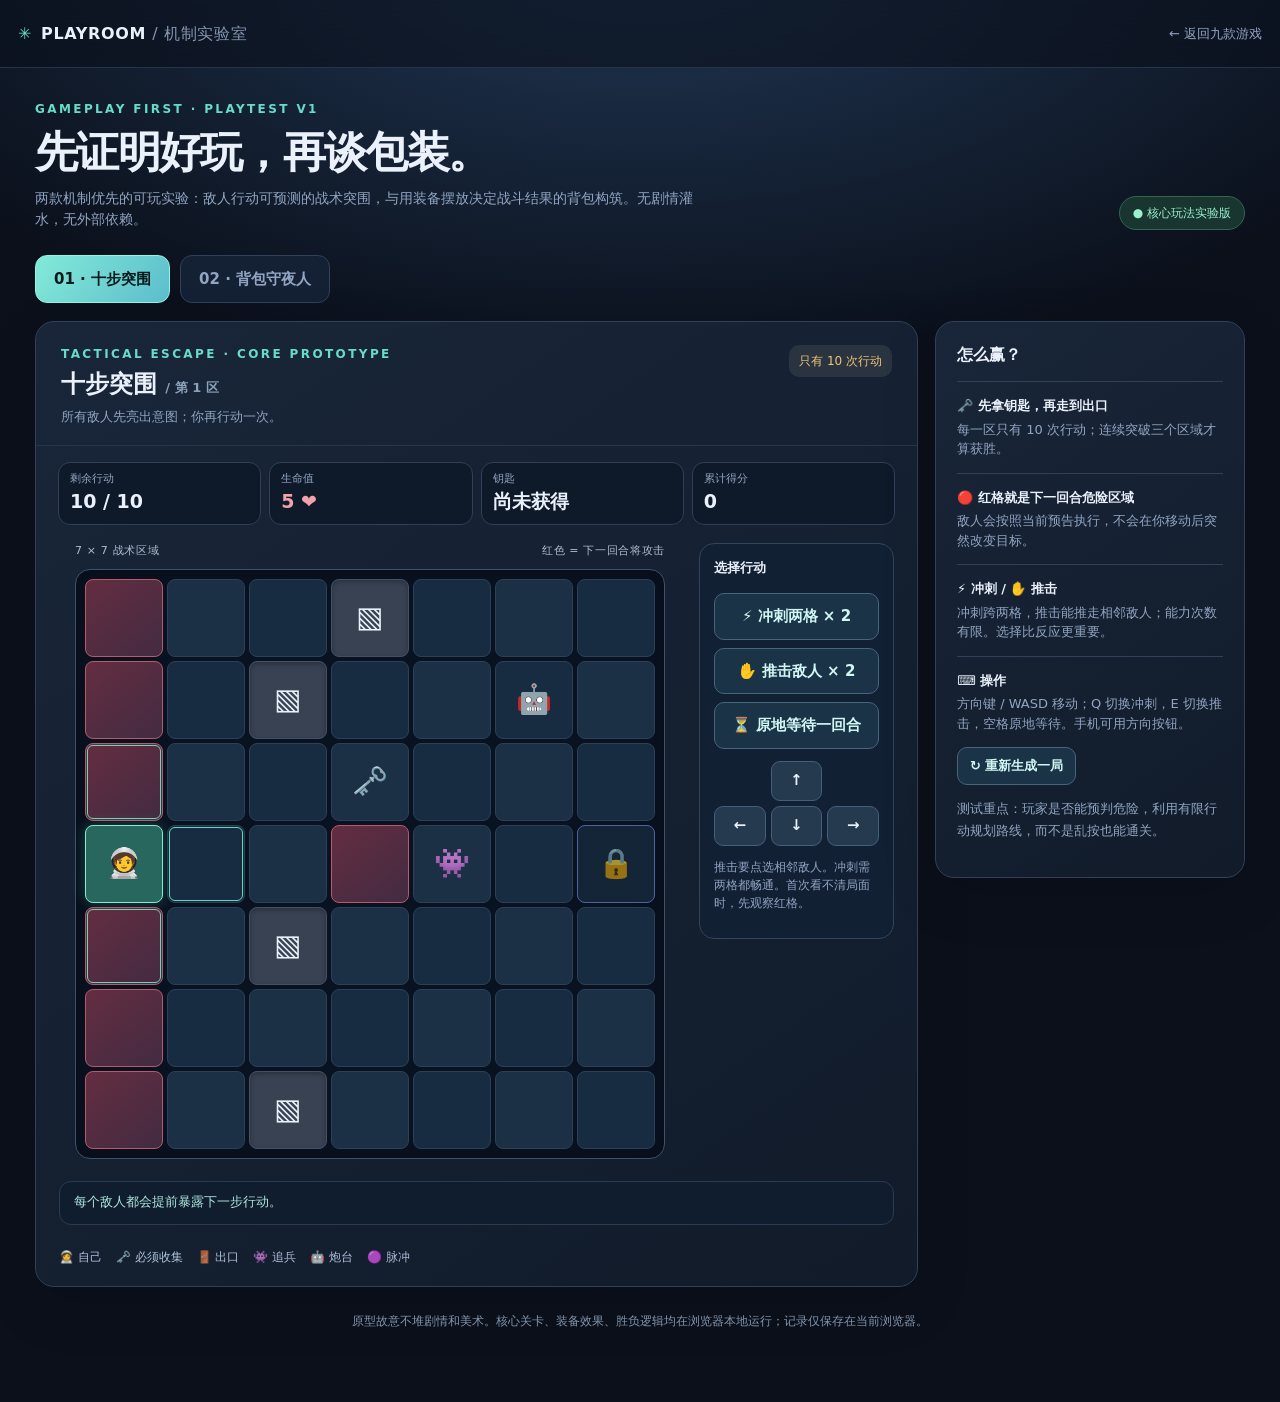
==== prototypes/index.html @ e2634c7f "balance: offer attack defense and synergy paths in every loot choice" ====
<!doctype html>
<html lang="zh-CN">
<head>
<meta charset="utf-8">
<meta name="viewport" content="width=device-width,initial-scale=1">
<meta name="theme-color" content="#0b101b">
<title>可玩性实验室 · 十步突围 / 背包守夜人</title>
<style>
:root{color-scheme:dark;--bg:#0b101b;--panel:#151e2e;--panel2:#1a2637;--line:#304159;--text:#eaf1fb;--muted:#91a5c2;--cyan:#67dcc9;--gold:#f0c478;--red:#f27f88;--violet:#b29aff}*{box-sizing:border-box}html{scroll-behavior:smooth}body{margin:0;background:radial-gradient(ellipse 75% 35% at 50% -5%,#213957 0%,transparent 90%),var(--bg);color:var(--text);font:15px/1.5 system-ui,-apple-system,"Segoe UI",sans-serif}button{font:inherit;cursor:pointer;color:inherit}button:disabled{cursor:not-allowed;opacity:.45}a{color:inherit;text-decoration:none}header{height:68px;border-bottom:1px solid #263449;display:flex;align-items:center;justify-content:space-between;padding:0 max(18px,calc((100vw - 1250px)/2));gap:15px;background:#0b101b99;backdrop-filter:blur(15px)}.brand{font-size:16px;font-weight:850;letter-spacing:.04em}.brand i{font-style:normal;color:var(--cyan);margin-right:9px}.back{font-size:13px;color:var(--muted)}main{max-width:1250px;margin:auto;padding:32px 20px 72px}.eyebrow{font-size:12px;letter-spacing:.2em;color:var(--cyan);font-weight:800}.intro{display:flex;align-items:end;justify-content:space-between;gap:24px;margin-bottom:23px}.intro h1{font-size:clamp(27px,4vw,43px);line-height:1.18;letter-spacing:-.04em;margin:9px 0 10px}.intro p{color:var(--muted);margin:0;font-size:14px;max-width:660px}.flag{background:#18352f;color:#9bf0ce;padding:7px 13px;border:1px solid #326450;border-radius:100px;white-space:nowrap;font-size:12px}.tabs{display:flex;gap:10px;margin:25px 0 18px}.tab{padding:12px 18px;border:1px solid var(--line);background:#142033;color:var(--muted);border-radius:12px;font-weight:750}.tab.on{color:#081a1b;border-color:#8ef7e5;background:linear-gradient(120deg,#82e9d8,#5dbfcd)}.shell{display:grid;grid-template-columns:minmax(0,1fr) 310px;gap:17px}.paper{border:1px solid var(--line);background:linear-gradient(145deg,#192639,#111b2a);border-radius:19px;box-shadow:0 18px 55px #0002;overflow:hidden}.game-head{display:flex;align-items:start;justify-content:space-between;padding:23px 25px 18px;border-bottom:1px solid #26374d;gap:10px}.game-head h2{margin:3px 0 5px;font-size:24px}.game-head p{margin:0;font-size:13px;color:var(--muted)}.badge{border-radius:10px;padding:7px 10px;background:#2a3340;color:var(--gold);font-size:12px;white-space:nowrap}.stats{display:flex;gap:8px;flex-wrap:wrap;padding:16px 22px 0}.stat{min-width:105px;flex:1;border:1px solid #304059;background:#0e1929;border-radius:12px;padding:8px 11px}.stat small{display:block;color:var(--muted);font-size:11px}.stat b{display:block;font-size:19px;line-height:1.5}.side{padding:21px;align-self:start}.side h3{margin:0 0 14px;font-size:16px}.side p{color:var(--muted);font-size:13px;line-height:1.75}.side b{color:#dce9fc}.rule{border-top:1px solid var(--line);padding:14px 0;font-size:13px;color:var(--muted)}.rule strong{display:block;color:var(--text);margin-bottom:4px}.btn{display:inline-flex;align-items:center;justify-content:center;gap:6px;border:1px solid #47657b;background:#1b3346;color:#d1f7f4;border-radius:10px;padding:11px 14px;font-weight:800;transition:.15s}.btn:hover:not(:disabled){filter:brightness(1.15);transform:translateY(-1px)}.btn.primary{background:linear-gradient(120deg,#66dfc8,#60bfcc);color:#05242b;border-color:#64dfcb}.btn.gold{background:linear-gradient(120deg,#f5cf80,#d7a45d);color:#32200c;border-color:#c7a365}.btn.warn{border-color:#78414a;background:#442331;color:#ffacb5}.btn.sm{padding:8px 12px;font-size:13px}.btn.on{outline:2px solid var(--cyan);background:#29585a}.btnrow{display:flex;flex-wrap:wrap;gap:8px}.hint{color:var(--muted);font-size:12px}.board-wrap{padding:18px 23px 22px;display:grid;grid-template-columns:minmax(0,1fr) 195px;align-items:start;gap:18px}.board-panel{max-width:590px;width:100%;margin:auto}.board-label{display:flex;justify-content:space-between;align-items:center;color:#adbed3;font-size:11px;letter-spacing:.06em;margin:0 0 10px}.t-board{display:grid;grid-template-columns:repeat(7,minmax(0,1fr));gap:4px;padding:9px;aspect-ratio:1;background:#091221;border:1px solid #40516a;border-radius:15px;box-shadow:inset 0 0 25px #0004}.tile{position:relative;border:1px solid #2c4058;background:#182c41;border-radius:8px;min-width:0;min-height:0;aspect-ratio:1;display:flex;align-items:center;justify-content:center;font-size:clamp(16px,2.8vw,29px);transition:background .14s}.tile:nth-child(even){background:#1b3044}.tile.wall{background:#384253;border-color:#445067;box-shadow:inset 0 2px 5px #0004}.tile.danger{background:linear-gradient(140deg,#642d40,#432b42);border-color:#b85a6a}.tile.possible{outline:1px solid #69d7b4;outline-offset:-3px}.tile.player{background:#27675d;border-color:#83edd0;box-shadow:0 0 14px #55ddbc44}.tile .mark{position:absolute;right:2px;bottom:0;color:#ffb7c1;font-size:10px}.tile .key{position:absolute;top:1px;left:3px;font-size:10px;color:#ffd990}.tile.exit{border:1px solid #7392df}.tile.exit.locked{opacity:.65}.tile:active{transform:scale(.96)}.controls{padding:14px;border:1px solid #30445d;border-radius:15px;background:#122034}.controls h4{margin:0 0 8px;font-size:13px}.controls .btn{width:100%;margin-top:8px}.dpad{display:grid;grid-template-columns:repeat(3,1fr);gap:5px;margin:12px 0 0}.dpad button{background:#25394f;border:1px solid #426079;border-radius:9px;min-height:40px;font-weight:900}.dpad button:hover{background:#38526c}.dpad .blank{visibility:hidden}.status{margin:0 23px 23px;border-radius:12px;padding:10px 14px;background:#101d2e;border:1px solid #293c54;font-size:13px;color:#aee5db;min-height:44px}.legend{display:flex;gap:14px;flex-wrap:wrap;font-size:12px;color:#afc1db;padding:0 23px 20px}.overlay{padding:40px 24px;text-align:center;min-height:320px;display:flex;flex-direction:column;align-items:center;justify-content:center}.overlay .big{font-size:62px;line-height:1.3}.overlay h2{margin:8px 0;font-size:30px}.overlay p{color:var(--muted);max-width:480px}.overlay .btn{margin-top:14px}.kicker{font-size:12px;font-weight:900;color:var(--cyan);letter-spacing:.17em}.backpack-layout{display:grid;grid-template-columns:minmax(0,1fr) 285px;gap:20px;padding:21px}.bag-board{display:grid;grid-template-columns:repeat(5,minmax(0,1fr));gap:5px;background:#0c1625;padding:10px;border:1px solid #41546b;border-radius:17px;max-width:485px;margin:12px auto 8px;aspect-ratio:5/4}.slot{min-width:0;min-height:0;border:1px dashed #45607a;border-radius:9px;background:#1d3044;position:relative;display:flex;align-items:center;justify-content:center;font-size:clamp(18px,3.2vw,28px)}.slot.selected-place{box-shadow:inset 0 0 0 2px #64d4c6}.slot.filled{background:#34536b;border-style:solid;border-color:#7289a1}.slot.anchor{background:linear-gradient(135deg,#4e597e,#2d5971);border-color:#c4adf8}.slot .small{font-size:10px;color:#dce6fc;position:absolute;right:3px;bottom:1px}.loot{max-height:410px;overflow:auto;display:flex;flex-direction:column;gap:6px}.gear{border:1px solid #3b4d67;background:#1c2c42;text-align:left;display:flex;align-items:center;gap:11px;padding:9px;border-radius:11px;width:100%}.gear.on{border-color:#8ce9dd;background:#214a54}.gear .icon{font-size:26px;width:36px;text-align:center}.gear b{display:block;font-size:13px}.gear small{font-size:11px;color:#9cb3ca;display:block}.battle-card{border:1px solid #46556c;background:#101d2e;border-radius:15px;padding:18px;margin:17px 0}.battle-line{display:flex;justify-content:space-between;gap:12px;align-items:center}.battle-line h3{margin:0}.bars{height:10px;background:#3a4151;border-radius:20px;margin:12px 0;overflow:hidden}.bars span{height:100%;background:linear-gradient(90deg,#ef7077,#f3af72);display:block;transition:.3s}.bars.hero span{background:linear-gradient(90deg,#40a9ac,#82ecbd)}.log{height:140px;overflow:auto;background:#081321;border:1px solid #2b3c55;border-radius:10px;padding:10px 13px;color:#a8d0df;font-size:12px;line-height:1.8}.preview{padding:12px 14px;background:#103034;border:1px solid #2a6766;border-radius:12px;color:#b5eee0;font-size:13px}.reward{display:grid;grid-template-columns:repeat(3,minmax(0,1fr));gap:12px;margin:19px 0}.reward button{text-align:left;padding:17px 12px;border:1px solid #54647d;background:#1c3044;border-radius:15px;min-height:154px}.reward button:hover{border-color:var(--cyan);background:#23535b}.reward .emoji{font-size:36px;display:block}.reward b{display:block;margin:10px 0 5px}.reward small{color:var(--muted)}.footnote{font-size:12px;color:#8195ad;text-align:center;margin-top:25px}.hidden{display:none!important}@media(max-width:1050px){.shell{grid-template-columns:1fr}.side{order:2}.board-wrap{grid-template-columns:minmax(0,1fr) 180px}}@media(max-width:700px){main{padding:22px 12px 48px}.intro{display:block}.flag{display:inline-block;margin-top:15px}.tabs{gap:6px}.tab{flex:1;padding:12px 6px;font-size:12px}.game-head{padding:19px 15px}.game-head h2{font-size:20px}.board-wrap{padding:14px;grid-template-columns:1fr}.controls{max-width:100%;display:grid;grid-template-columns:1fr 1fr;gap:6px}.controls h4{grid-column:1/-1}.controls .btn{margin-top:0}.dpad{grid-column:1/-1;max-width:200px;margin:7px auto 0;width:100%}.status{margin:0 14px 17px}.legend{padding:0 14px 18px}.backpack-layout{grid-template-columns:1fr;padding:14px}.loot{display:grid;grid-template-columns:repeat(2,minmax(0,1fr));max-height:none}.reward{grid-template-columns:1fr}.reward button{min-height:0}.bag-board{padding:7px;gap:4px}.slot{border-radius:6px}.stat{min-width:80px}.intro h1{font-size:30px}}
</style>
</head>
<body>
<header><a class="brand" href="../"><i>✳</i>PLAYROOM <span style="color:#8396b0;font-weight:500">/ 机制实验室</span></a><a class="back" href="../">← 返回九款游戏</a></header>
<main>
<div class="intro"><div><div class="eyebrow">GAMEPLAY FIRST · PLAYTEST V1</div><h1>先证明好玩，再谈包装。</h1><p>两款机制优先的可玩实验：敌人行动可预测的战术突围，与用装备摆放决定战斗结果的背包构筑。无剧情灌水，无外部依赖。</p></div><span class="flag">● 核心玩法实验版</span></div>
<div class="tabs"><button class="tab on" id="tabT">01 · 十步突围</button><button class="tab" id="tabB">02 · 背包守夜人</button></div>
<div id="tView" class="shell"><section class="paper" id="tGame"></section><aside class="paper side"><h3>怎么赢？</h3><div class="rule"><strong>🗝️ 先拿钥匙，再走到出口</strong>每一区只有 10 次行动；连续突破三个区域才算获胜。</div><div class="rule"><strong>🔴 红格就是下一回合危险区域</strong>敌人会按照当前预告执行，不会在你移动后突然改变目标。</div><div class="rule"><strong>⚡ 冲刺 / ✋ 推击</strong>冲刺跨两格，推击能推走相邻敌人；能力次数有限。选择比反应更重要。</div><div class="rule"><strong>⌨️ 操作</strong>方向键 / WASD 移动；Q 切换冲刺，E 切换推击，空格原地等待。手机可用方向按钮。</div><button class="btn sm" id="tReset">↻ 重新生成一局</button><p>测试重点：玩家是否能预判危险，利用有限行动规划路线，而不是乱按也能通关。</p></aside></div>
<div id="bView" class="shell hidden"><section class="paper" id="bGame"></section><aside class="paper side"><h3>怎么赢？</h3><div class="rule"><strong>🎒 5×4 的背包是全部装备空间</strong>点击右侧装备，再点击空格摆放。点击已放置的装备可取回。</div><div class="rule"><strong>🔥 相邻才有联动</strong>磨刀石强化旁边的武器，火种让相邻武器附带灼烧；护甲和符文也能组合。</div><div class="rule"><strong>⚔️ 战斗自动，但结果由你的布局决定</strong>每晚战胜怪物后，三选一获得新装备；必须打赢五晚。</div><div class="rule"><strong>🧠 可以重排，不可以无脑堆满</strong>不同怪物的护甲、伤害和生命不同，装备的摆放与取舍直接影响生存。</div><button class="btn sm" id="bReset">↻ 重新开始守夜</button><p>测试重点：能否自然发现装备协同，以及每次获得战利品后是否想重新调整布局。</p></aside></div>
<div class="footnote">原型故意不堆剧情和美术。核心关卡、装备效果、胜负逻辑均在浏览器本地运行；记录仅保存在当前浏览器。</div>
</main>
<script>
'use strict';
const $=s=>document.querySelector(s);
const clamp=(v,min,max)=>Math.min(max,Math.max(min,v));
const safeStore={get:k=>{try{return +(localStorage.getItem(k)||0)}catch{return 0}},set:(k,v)=>{try{localStorage.setItem(k,String(v))}catch{}}};
function rand(seed){let a=seed|0;return()=>{a^=a<<13;a^=a>>>17;a^=a<<5;return(a>>>0)/4294967296}}
const same=(a,b)=>a.x===b.x&&a.y===b.y;
const tileKey=p=>p.x+','+p.y;
const inBounds=p=>p.x>=0&&p.x<7&&p.y>=0&&p.y<7;
const near=(a,b)=>Math.abs(a.x-b.x)+Math.abs(a.y-b.y);
let active='t';
$('#tabT').onclick=()=>switchTo('t');
$('#tabB').onclick=()=>switchTo('b');
function switchTo(k){active=k;$('#tabT').classList.toggle('on',k==='t');$('#tabB').classList.toggle('on',k==='b');$('#tView').classList.toggle('hidden',k!=='t');$('#bView').classList.toggle('hidden',k!=='b')}
let t,seedCount=0;
function newRunT(){seedCount++;t={stage:1,hp:5,maxHp:5,score:0,seed:((Date.now()^seedCount*7919)>>>0),over:'',note:'看清红色预警区。先拿钥匙，再进入出口。',mode:'move'};newStageT();renderT()}
function newStageT(){const r=rand(t.seed+t.stage*17077),key={x:3,y:r()<.5?2:4};const avoid=new Set(['0,3','6,3','3,3',tileKey(key),'1,3','2,3','4,3','5,3']);const walls=[];const wallCount=3+t.stage;for(let n=0;n<200&&walls.length<wallCount;n++){const p={x:1+Math.floor(r()*5),y:Math.floor(r()*7)};if(!avoid.has(tileKey(p))&&!walls.some(w=>same(w,p))&&p.y!==3)walls.push(p)}let enemies=[{kind:'hunter',x:4,y:3,id:1}];if(t.stage>=1)enemies.push({kind:'turret',x:5,y:1,id:2});if(t.stage>=2)enemies.push({kind:'pulse',x:4,y:5,id:3});if(t.stage===3)enemies.push({kind:'hunter',x:3,y:0,id:4});t.p={x:0,y:3};t.exit={x:6,y:3};t.key=key;t.gotKey=false;t.walls=walls;t.enemies=enemies;t.turn=0;t.turnLimit=10;t.dash=2;t.push=2;t.mode='move';t.over='';t.note='每个敌人都会提前暴露下一步行动。'}
function blockedT(p,ignoreId=-1){return !inBounds(p)||t.walls.some(w=>same(w,p))||t.enemies.some(e=>e.id!==ignoreId&&same(e,p))}
function hunterStep(e){const dx=Math.sign(t.p.x-e.x),dy=Math.sign(t.p.y-e.y);const first=Math.abs(t.p.x-e.x)>=Math.abs(t.p.y-e.y)?[{x:e.x+dx,y:e.y},{x:e.x,y:e.y+dy}]:[{x:e.x,y:e.y+dy},{x:e.x+dx,y:e.y}];return first.find(p=>inBounds(p)&&!t.walls.some(w=>same(w,p))&&!t.enemies.some(o=>o.id!==e.id&&same(o,p)))||{x:e.x,y:e.y}}
function intentsT(){return t.enemies.map(e=>{let cells=[];let target=null;if(e.kind==='hunter'){target=hunterStep(e);cells=[target]}else if(e.kind==='turret'){if(Math.abs(t.p.x-e.x)>=Math.abs(t.p.y-e.y)){for(let y=0;y<7;y++)cells.push({x:t.p.x,y})}else{for(let x=0;x<7;x++)cells.push({x,y:t.p.y})}}else if(e.kind==='pulse'){cells=[{x:e.x,y:e.y},{x:e.x+1,y:e.y},{x:e.x-1,y:e.y},{x:e.x,y:e.y+1},{x:e.x,y:e.y-1}].filter(inBounds)}return{e,target,cells}})}
function afterActionT(oldIntents,stunnedId=-1){t.turn++;let hit=false;for(const intent of oldIntents){if(!t.enemies.includes(intent.e)||intent.e.id===stunnedId)continue;if(intent.e.kind==='hunter'){if(same(intent.target,t.p)){hit=true}else if(!t.enemies.some(e=>e.id!==intent.e.id&&same(e,intent.target))&&!t.walls.some(w=>same(w,intent.target)))Object.assign(intent.e,intent.target)}else if(intent.cells.some(p=>same(p,t.p))){hit=true}}if(t.enemies.some(e=>same(e,t.p)))hit=true;if(hit)t.hp=Math.max(0,t.hp-1);
if(t.hp<=0){t.over='lose';t.note='生命值耗尽：预警区域是真的危险。';return}
if(same(t.p,t.key))t.gotKey=true;
if(same(t.p,t.exit)&&t.gotKey){t.score+=Math.max(0,t.turnLimit-t.turn)*20+t.hp*10+50;t.over=t.stage===3?'win':'stage';t.note='突破成功！';if(t.over==='win')safeStore.set('playroom_t_best',Math.max(safeStore.get('playroom_t_best'),t.score));return}
if(t.turn>=t.turnLimit){t.over='lose';t.note='行动耗尽！尝试利用冲刺节省步数。';return}
t.note=hit?'⚠️ 遭受了一次攻击（同回合多次命中只扣 1 点生命）':'安全通过。敌人已经更新了下一回合预警。'}
function actionT(kind,dx=0,dy=0,enemyId=null){if(t.over)return;const old=intentsT();if(kind==='push'){if(t.push<=0)return;const e=t.enemies.find(z=>z.id===enemyId);if(!e||near(e,t.p)!==1)return;const vx=e.x-t.p.x,vy=e.y-t.p.y;const dest={x:e.x+vx,y:e.y+vy};if(blockedT(dest,e.id)){t.enemies=t.enemies.filter(z=>z.id!==e.id);t.note='敌人撞上了障碍，已被击退！'}else{Object.assign(e,dest)}t.push--;t.mode='move';afterActionT(old,e.id);renderT();return}
if(kind==='wait'){afterActionT(old);renderT();return}
if(Math.abs(dx)+Math.abs(dy)!==1)return;
const d=kind==='dash'?2:1;if(kind==='dash'&&t.dash<=0)return;for(let step=1;step<=d;step++){const n={x:t.p.x+dx*step,y:t.p.y+dy*step};if(blockedT(n)) {t.note='道路被堵住了，选择其他方向。';renderT();return}}
t.p={x:t.p.x+dx*d,y:t.p.y+dy*d};if(kind==='dash')t.dash--;t.mode='move';afterActionT(old);renderT()}
function tileClickT(x,y){if(t.over)return;const e=t.enemies.find(e=>e.x===x&&e.y===y);if(t.mode==='push'){if(e)actionT('push',0,0,e.id);else{t.note='推击模式：点击与自己相邻的敌人。';renderT()}return}const dx=x-t.p.x,dy=y-t.p.y;const n=near({x,y},t.p),amount=t.mode==='dash'?2:1;if(n===amount&&(dx===0||dy===0))actionT(t.mode,Math.sign(dx),Math.sign(dy));else{t.note=t.mode==='dash'?'冲刺模式：点击直线上相隔两格的地块。':'点击相邻地块，或使用方向键。';renderT()}}
function modeT(mode){t.mode=t.mode===mode?'move':mode;t.note=mode==='dash'?'冲刺：点击两格外，或按方向键。':'推击：点击相邻的敌人。';renderT()}
function escapeText(s){return String(s).replace(/[&<>"']/g,c=>({'&':'&amp;','<':'&lt;','>':'&gt;','"':'&quot;',"'":'&#39;'}[c]))}
function renderT(){const root=$('#tGame');if(t.over==='win'||t.over==='lose'){const win=t.over==='win';root.innerHTML='<div class="overlay"><div class="kicker">'+(win?'MISSION COMPLETE':'MISSION FAILED')+'</div><div class="big">'+(win?'🏆':'💀')+'</div><h2>'+(win?'三重突围成功':'本次突围失败')+'</h2><p>'+(win?'你用有限的行动突破了三片封锁区。':'你倒在第 '+t.stage+' 区。每个红格都预告了危险，可以尝试更早规划路线。')+'</p><p>本次得分：<b>'+t.score+'</b> · 历史最佳：<b>'+safeStore.get('playroom_t_best')+'</b></p><button class="btn primary" id="tAgain">重新挑战随机布局 ↻</button></div>';$('#tAgain').onclick=newRunT;return}if(t.over==='stage'){root.innerHTML='<div class="overlay"><div class="kicker">AREA CLEAR / '+t.stage+' OF 3</div><div class="big">🗝️</div><h2>成功突破第 '+t.stage+' 区</h2><p>当前生命 '+t.hp+' / '+t.maxHp+' · 总分 '+t.score+'。下一关会新增一种敌人，进入时恢复 1 点生命。</p><button class="btn primary" id="tNext">进入下一片封锁区 →</button></div>';$('#tNext').onclick=()=>{t.hp=Math.min(t.maxHp,t.hp+1);t.stage++;newStageT();renderT()};return}
const intents=intentsT(),danger=new Set(intents.flatMap(i=>i.cells.map(tileKey)));const cells=[];for(let y=0;y<7;y++)for(let x=0;x<7;x++){const p={x,y},wall=t.walls.some(w=>same(w,p)),enemy=t.enemies.find(e=>same(e,p)),player=same(t.p,p),exit=same(t.exit,p),key=same(t.key,p)&&!t.gotKey;const possible=t.mode==='push'?enemy&&near(p,t.p)===1:near(p,t.p)===(t.mode==='dash'?2:1)&&(x===t.p.x||y===t.p.y);let icon=wall?'▧':player?'🧑‍🚀':enemy?({hunter:'👾',turret:'🤖',pulse:'🟣'}[enemy.kind]):key?'🗝️':exit?(t.gotKey?'🚪':'🔒'):'';cells.push('<button class="tile '+(wall?'wall ':'')+(danger.has(tileKey(p))?'danger ':'')+(player?'player ':'')+(exit?'exit ':'')+(exit&&!t.gotKey?'locked ':'')+(possible?'possible ':'')+'" data-tile="'+x+','+y+'" title="'+(enemy?({hunter:'追兵：向你所在位置推进',turret:'炮台：发射整行或整列激光',pulse:'脉冲：攻击自己及四邻格'}[enemy.kind]):'')+'">'+icon+(enemy&&danger.has(tileKey(p))?'<span class="mark">!</span>':'')+'</button>')}
root.innerHTML='<div class="game-head"><div><div class="eyebrow">TACTICAL ESCAPE · CORE PROTOTYPE</div><h2>十步突围 <span style="font-size:13px;color:#8ba2b9">/ 第 '+t.stage+' 区</span></h2><p>所有敌人先亮出意图；你再行动一次。</p></div><span class="badge">只有 '+t.turnLimit+' 次行动</span></div><div class="stats"><div class="stat"><small>剩余行动</small><b>'+(t.turnLimit-t.turn)+' / '+t.turnLimit+'</b></div><div class="stat"><small>生命值</small><b style="color:#f1a2aa">'+t.hp+' ❤</b></div><div class="stat"><small>钥匙</small><b>'+(t.gotKey?'已获得 ✓':'尚未获得')+'</b></div><div class="stat"><small>累计得分</small><b>'+t.score+'</b></div></div><div class="board-wrap"><div class="board-panel"><div class="board-label"><span>7 × 7 战术区域</span><span>红色 = 下一回合将攻击</span></div><div class="t-board">'+cells.join('')+'</div></div><div class="controls"><h4>选择行动</h4><button class="btn '+(t.mode==='dash'?'on':'')+'" data-mode="dash" '+(!t.dash?'disabled':'')+'>⚡ 冲刺两格 × '+t.dash+'</button><button class="btn '+(t.mode==='push'?'on':'')+'" data-mode="push" '+(!t.push?'disabled':'')+'>✋ 推击敌人 × '+t.push+'</button><button class="btn" data-wait="1">⏳ 原地等待一回合</button><div class="dpad"><span class="blank">·</span><button data-dir="0,-1">↑</button><span class="blank">·</span><button data-dir="-1,0">←</button><button data-dir="0,1">↓</button><button data-dir="1,0">→</button></div><p class="hint">推击要点选相邻敌人。冲刺需两格都畅通。首次看不清局面时，先观察红格。</p></div></div><div class="status" role="status">'+escapeText(t.note)+'</div><div class="legend"><span>🧑‍🚀 自己</span><span>🗝️ 必须收集</span><span>🚪 出口</span><span>👾 追兵</span><span>🤖 炮台</span><span>🟣 脉冲</span></div>';
root.querySelectorAll('[data-tile]').forEach(b=>b.onclick=()=>{const [x,y]=b.dataset.tile.split(',').map(Number);tileClickT(x,y)});
root.querySelectorAll('[data-mode]').forEach(b=>b.onclick=()=>modeT(b.dataset.mode));
root.querySelector('[data-wait]').onclick=()=>actionT('wait');
root.querySelectorAll('[data-dir]').forEach(b=>b.onclick=()=>{const [dx,dy]=b.dataset.dir.split(',').map(Number);if(t.mode==='push'){t.note='推击时，请点击棋盘中相邻的敌人。';renderT()}else actionT(t.mode,dx,dy)});
}
$('#tReset').onclick=newRunT;document.addEventListener('keydown',e=>{if(active!=='t'||!t||t.over||['INPUT','TEXTAREA'].includes(document.activeElement?.tagName))return;const dirs={ArrowUp:[0,-1],ArrowDown:[0,1],ArrowLeft:[-1,0],ArrowRight:[1,0],w:[0,-1],s:[0,1],a:[-1,0],d:[1,0]};const key=e.key.length===1?e.key.toLowerCase():e.key;if(dirs[key]){e.preventDefault();if(t.mode==='push')return;actionT(t.mode,...dirs[key])}else if(key==='q'){e.preventDefault();if(t.dash>0)modeT('dash')}else if(key==='e'){e.preventDefault();if(t.push>0)modeT('push')}else if(key===' '){e.preventDefault();actionT('wait')}});
const GEAR={
blade:{name:'铁剑',icon:'🗡️',w:1,h:2,desc:'攻击 5；受磨刀石、火种加成'},
shield:{name:'重盾',icon:'🛡️',w:1,h:2,desc:'每回合格挡 3；邻接守护符文更强'},
ember:{name:'火种',icon:'🔥',w:1,h:1,desc:'相邻武器让敌人灼烧 2 / 回合'},
whet:{name:'磨刀石',icon:'💎',w:1,h:1,desc:'每把相邻武器攻击 +3'},
dagger:{name:'匕首',icon:'🔪',w:1,h:1,desc:'攻击 3，灵活好摆'},
wand:{name:'魔杖',icon:'🪄',w:1,h:2,desc:'法术伤害 5，可穿透护甲'},
rune:{name:'守护符文',icon:'🔷',w:1,h:1,desc:'相邻护盾防御 +3'},
heart:{name:'生命草',icon:'💚',w:1,h:1,desc:'每回合回复 2 生命'},
lens:{name:'聚能镜',icon:'🔮',w:1,h:1,desc:'相邻魔杖法伤 +4'},
bow:{name:'长弓',icon:'🏹',w:2,h:1,desc:'攻击 4；贴背包边缘再 +3'},
bomb:{name:'炸药包',icon:'💣',w:2,h:1,desc:'每场战斗首回合额外伤害 9'},
curse:{name:'诅咒戒',icon:'💍',w:1,h:1,desc:'攻击 +9，每回合自身损失 2 生命'},
plate:{name:'铁甲',icon:'🪖',w:2,h:1,desc:'每回合格挡 4；可与符文联动'},
spark:{name:'电弧核心',icon:'⚡',w:1,h:1,desc:'相邻火种时，所有魔法伤害 +4'}
};
const GEAR_POOL=['dagger','wand','rune','heart','lens','bow','bomb','curse','plate','spark','blade','whet','ember','shield'];
let b,uid=0,bTimer=null;
function own(type,x=null,y=null){return{id:++uid,type,x,y,rot:0}}
function size(it){const g=GEAR[it.type];return it.rot?{w:g.h,h:g.w}:{w:g.w,h:g.h}}
function occupied(){const map=new Map();for(const it of b.items){if(it.x===null)continue;const s=size(it);for(let yy=it.y;yy<it.y+s.h;yy++)for(let xx=it.x;xx<it.x+s.w;xx++)map.set(xx+','+yy,it)}return map}
function fits(it,x,y){const s=size(it),map=occupied();if(x+s.w>5||y+s.h>4||x<0||y<0)return false;for(let yy=y;yy<y+s.h;yy++)for(let xx=x;xx<x+s.w;xx++)if(map.has(xx+','+yy)&&map.get(xx+','+yy).id!==it.id)return false;return true}
function adjacentGear(it,types){const s=size(it);return b.items.filter(j=>j.id!==it.id&&j.x!==null&&types.includes(j.type)).filter(j=>{const o=size(j);return (it.x+ s.w===j.x||j.x+o.w===it.x)&&it.y<j.y+o.h&&j.y<it.y+s.h || (it.y+s.h===j.y||j.y+o.h===it.y)&&it.x<j.x+o.w&&j.x<it.x+s.w})}
function calc(){let physical=0,magic=0,armor=0,heal=0,burn=0,burst=0,self=0;const events=[];for(const it of b.items){if(it.x===null)continue;const t=it.type;if(['blade','dagger','bow'].includes(t)){let value={blade:5,dagger:3,bow:4}[t];const stones=adjacentGear(it,['whet']).length;value+=stones*3;if(t==='bow'&&(it.x===0||it.y===0||it.x+size(it).w===5||it.y+size(it).h===4))value+=3;const fire=adjacentGear(it,['ember']).length;if(fire)burn+=2*fire;physical+=value;if(stones||fire)events.push(GEAR[t].name+' 联动：+'+(stones*3)+'攻击 / '+(fire*2)+'灼烧')}else if(t==='wand'){const v=5+4*adjacentGear(it,['lens']).length;magic+=v;if(v>5)events.push('聚能镜强化魔杖 +'+(v-5))}else if(t==='shield'||t==='plate'){const v=(t==='shield'?3:4)+adjacentGear(it,['rune']).length*3;armor+=v;if(v>(t==='shield'?3:4))events.push('守护符文强化防御')}else if(t==='heart')heal+=2;else if(t==='bomb')burst+=9;else if(t==='curse'){physical+=9;self+=2}else if(t==='spark'&&adjacentGear(it,['ember']).length){magic+=4;events.push('电弧核心与火种共鸣 +4法伤')}}return{physical,magic,armor,heal,burn,burst,self,events}}
function monster(){const mons=[{name:'裂牙鼠群',icon:'🐀',hp:18,atk:5,armor:0},{name:'铁皮爬行者',icon:'🦂',hp:26,atk:6,armor:2},{name:'噬火恶犬',icon:'🐺',hp:32,atk:8,armor:1},{name:'重甲守卫',icon:'🗿',hp:38,atk:8,armor:5},{name:'暗影领主',icon:'👹',hp:45,atk:10,armor:4}];return{...mons[b.night-1],maxHp:mons[b.night-1].hp}}
function newRunB(){if(bTimer)clearTimeout(bTimer);uid=0;b={night:1,hp:42,maxHp:42,items:[own('blade',1,1),own('shield',3,1),own('ember'),own('whet')],selected:null,mode:'prepare',enemy:null,logs:[],round:0,combats:0,seed:Date.now()>>>0};b.enemy=monster();renderB()}
function chooseB(id){if(b.mode!=='prepare')return;const it=b.items.find(z=>z.id===id);if(!it)return;if(it.x!==null){it.x=null;it.y=null}b.selected=b.selected===id?null:id;renderB()}
function placeB(x,y){if(b.mode!=='prepare')return;const map=occupied(),hit=map.get(x+','+y);if(hit){hit.x=null;hit.y=null;b.selected=hit.id;renderB();return}const it=b.items.find(i=>i.id===b.selected);if(it&&fits(it,x,y)){it.x=x;it.y=y;b.selected=null;renderB()}else if(it){b.logs=['这里无法容纳所选装备。可以旋转或调整其他物品的位置。'];renderB()}}
function rotateB(){if(b.mode!=='prepare'||!b.selected)return;const it=b.items.find(x=>x.id===b.selected);if(it){const x=it.x,y=it.y;it.x=null;it.y=null;it.rot=1-it.rot;if(x!==null&&fits(it,x,y)){it.x=x;it.y=y}renderB()}}
function fightB(){if(b.mode!=='prepare')return;const c=calc();if(c.physical+c.magic+c.burst<=0){b.logs=['至少需要一件能够造成伤害的装备。'];renderB();return}if(!b.items.some(i=>i.x!==null)){b.logs=['先把装备放入背包。'];renderB();return}b.mode='fight';b.round=0;b.enemy=monster();b.logs=['战斗开始：你的装备将自动发挥作用。'];renderB();bTimer=setTimeout(tickB,550)}
function tickB(){if(b.mode!=='fight')return;b.round++;const c=calc(),enemy=b.enemy;let dmg=Math.max(0,c.physical-enemy.armor)+c.magic+(b.round===1?c.burst:0)+c.burn;enemy.hp=Math.max(0,enemy.hp-dmg);b.logs.unshift('第 '+b.round+' 回合：造成 '+dmg+' 伤害'+(c.burn?'（含灼烧 '+c.burn+'）':'')+(b.round===1&&c.burst?'，炸药爆发 +'+c.burst:'')+'。');if(enemy.hp<=0){b.mode='reward';b.combats++;b.logs.unshift('击败 '+enemy.name+'！获得新的装备选择。');if(b.night===5){b.mode='win';safeStore.set('playroom_b_best',Math.max(safeStore.get('playroom_b_best'),b.hp))}renderB();return}
const taken=Math.max(1,enemy.atk-c.armor),self=c.self;b.hp=clamp(b.hp-taken-self+c.heal,0,b.maxHp);b.logs.unshift('受到 '+taken+' 伤害'+(self?'，诅咒反噬 '+self:'')+(c.heal?'，恢复 '+c.heal:'')+'。');if(b.hp<=0||b.round>=8){b.mode='lose';b.logs.unshift(b.hp<=0?'生命值归零。':'八回合内没能击倒敌人。请调整搭配。');renderB();return}renderB();bTimer=setTimeout(tickB,620)}
function rewardOptions(){const r=rand(b.seed+b.night*997),groups=[['dagger','wand','bow','blade','bomb','curse'],['shield','plate','rune','heart'],['whet','ember','lens','spark']];const picks=groups.map(g=>g[Math.floor(r()*g.length)]);for(let i=picks.length-1;i>0;i--){const j=Math.floor(r()*(i+1));[picks[i],picks[j]]=[picks[j],picks[i]]}return picks}
function takeReward(type){if(b.mode!=='reward')return;b.items.push(own(type));b.night++;b.enemy=monster();b.mode='prepare';b.logs=['获得 '+GEAR[type].name+'。重新摆放装备，再迎接第 '+b.night+' 夜。'];renderB()}
function renderB(){const root=$('#bGame'),c=calc();if(['win','lose'].includes(b.mode)){const win=b.mode==='win';root.innerHTML='<div class="overlay"><div class="kicker">'+(win?'FIVE NIGHTS CLEARED':'THE NIGHT HAS FALLEN')+'</div><div class="big">'+(win?'🏆':'🌑')+'</div><h2>'+(win?'守住了全部五个夜晚':'夜间防线失守')+'</h2><p>'+(win?'你的布局策略支撑你度过全部挑战。':'失败于第 '+b.night+' 夜。想想是否需要更多伤害、护甲或新的联动。')+'</p><p>剩余生命 '+b.hp+' / '+b.maxHp+' · 历史最佳通关生命：'+safeStore.get('playroom_b_best')+'</p><button class="btn gold" id="bAgain">重新构筑，换一种策略 ↻</button></div>';$('#bAgain').onclick=newRunB;return}
if(b.mode==='reward'){const opts=rewardOptions();root.innerHTML='<div class="game-head"><div><div class="eyebrow">NIGHT '+b.night+' CLEAR</div><h2>战利品三选一</h2><p>获得的新装备会进入库存，你可以随时重新摆放所有装备。</p></div><span class="badge">剩余生命 '+b.hp+'</span></div><div style="padding:22px"><div class="overlay" style="min-height:90px;padding:10px"><div class="big" style="font-size:42px">🎁</div><h2>今晚幸存！</h2></div><div class="reward">'+opts.map(t=>'<button data-loot="'+t+'"><span class="emoji">'+GEAR[t].icon+'</span><b>'+GEAR[t].name+'</b><small>'+GEAR[t].desc+'</small></button>').join('')+'</div><p class="hint">当前生命不会自动回满，下一夜通常更难。选攻击、防御还是续航？</p></div>';root.querySelectorAll('[data-loot]').forEach(e=>e.onclick=()=>takeReward(e.dataset.loot));return}
const map=occupied(),slots=[];for(let y=0;y<4;y++)for(let x=0;x<5;x++){const it=map.get(x+','+y);slots.push('<button class="slot '+(it?'filled ':'')+(it&&it.x===x&&it.y===y?'anchor ':'')+(b.selected&&!it?'selected-place':'')+'" data-place="'+x+','+y+'" title="'+(it?GEAR[it.type].name:'空格')+'">'+(it&&it.x===x&&it.y===y?GEAR[it.type].icon:it?'<span style="opacity:.45;font-size:13px">◆</span>':'')+(it&&it.x===x&&it.y===y?'<span class="small">'+size(it).w+'×'+size(it).h+'</span>':'')+'</button>')}
const hpPct=100*b.hp/b.maxHp,enemyPct=100*b.enemy.hp/b.enemy.maxHp;
root.innerHTML='<div class="game-head"><div><div class="eyebrow">BACKPACK SURVIVOR · CORE PROTOTYPE</div><h2>背包守夜人</h2><p>用位置和邻接效果决定战斗。胜利后获得新装备。</p></div><span class="badge">第 '+b.night+' / 5 夜</span></div><div class="stats"><div class="stat"><small>生命</small><b style="color:#92e7bb">'+b.hp+' / '+b.maxHp+'</b></div><div class="stat"><small>物理 / 法伤</small><b>'+c.physical+' / '+c.magic+'</b></div><div class="stat"><small>护盾 / 灼烧</small><b>'+c.armor+' / '+c.burn+'</b></div><div class="stat"><small>治疗 / 首回合爆发</small><b>'+c.heal+' / '+c.burst+'</b></div></div><div class="backpack-layout"><div><div class="board-label"><span>YOUR BACKPACK · 5 × 4</span><span>物品邻接激活组合</span></div><div class="bag-board">'+slots.join('')+'</div><div class="btnrow"><button class="btn sm" id="bRotate" '+(b.mode!=='prepare'||!b.selected?'disabled':'')+'>↻ 旋转所选装备</button><span class="hint">点击已摆放的物品可取出并重新布置</span></div><div class="battle-card"><div class="battle-line"><h3>'+b.enemy.icon+' '+b.enemy.name+'</h3><b>护甲 '+b.enemy.armor+'</b></div><div class="bars"><span style="width:'+enemyPct+'%"></span></div><div class="battle-line" style="color:#9caec6;font-size:12px"><span>敌方生命 '+b.enemy.hp+'/'+b.enemy.maxHp+'</span><span>每回合攻击 '+b.enemy.atk+'</span></div><div class="bars hero"><span style="width:'+hpPct+'%"></span></div><div class="battle-line" style="font-size:12px;color:#9fb2c6"><span>守夜人 '+b.hp+'/'+b.maxHp+'</span><span>回合 '+b.round+'/8</span></div></div><div class="preview"><b>实时效果预测：</b> 每回合预计输出 '+(Math.max(0,c.physical-b.enemy.armor)+c.magic+c.burn)+'；承伤 '+Math.max(1,b.enemy.atk-c.armor)+(c.self?'，反噬 '+c.self:'')+(c.heal?'，回血 '+c.heal:'')+'。'+(c.events.length?'<br>✨ '+escapeText(c.events.join('；')):'<br>将装备摆在一起，尝试触发联动。')+'</div><div class="btnrow" style="margin-top:16px"><button class="btn gold" id="bFight" '+(b.mode==='fight'?'disabled':'')+'>⚔️ '+(b.mode==='fight'?'战斗进行中…':'开始第 '+b.night+' 夜战斗')+'</button></div><p class="hint">单场战斗最多 8 回合。攻击与格挡按回合结算，消灭敌人后不受该回合反击。</p><div class="log" role="status">'+(b.logs.length?b.logs.map(escapeText).join('<br>'):'进入战斗前可以随意调整装备摆放。')+'</div></div><div><div class="board-label"><span>YOUR ITEMS</span><span>'+b.items.length+' 件装备</span></div><div class="loot">'+b.items.map(it=>'<button class="gear '+(b.selected===it.id?'on':'')+'" data-gear="'+it.id+'" '+(b.mode!=='prepare'?'disabled':'')+'><span class="icon">'+GEAR[it.type].icon+'</span><span><b>'+GEAR[it.type].name+(it.x!==null?' ✓':'')+'</b><small>'+GEAR[it.type].desc+'</small></span></button>').join('')+'</div><p class="hint">点击装备 → 点击背包空格放入。再次点击已放装备可以取下。大件可旋转。</p></div></div>';
root.querySelectorAll('[data-place]').forEach(e=>e.onclick=()=>{const [x,y]=e.dataset.place.split(',').map(Number);placeB(x,y)});root.querySelectorAll('[data-gear]').forEach(e=>e.onclick=()=>chooseB(+e.dataset.gear));$('#bRotate').onclick=rotateB;$('#bFight').onclick=fightB;}
$('#bReset').onclick=newRunB;
newRunT();newRunB();
window.__playtest={get tactics(){return t},get backpack(){return b},tacticsAction:actionT,backpackStats:calc,boardFits:fits,gear:GEAR,newTactics:newRunT,newBackpack:newRunB};
</script>
</body>
</html>
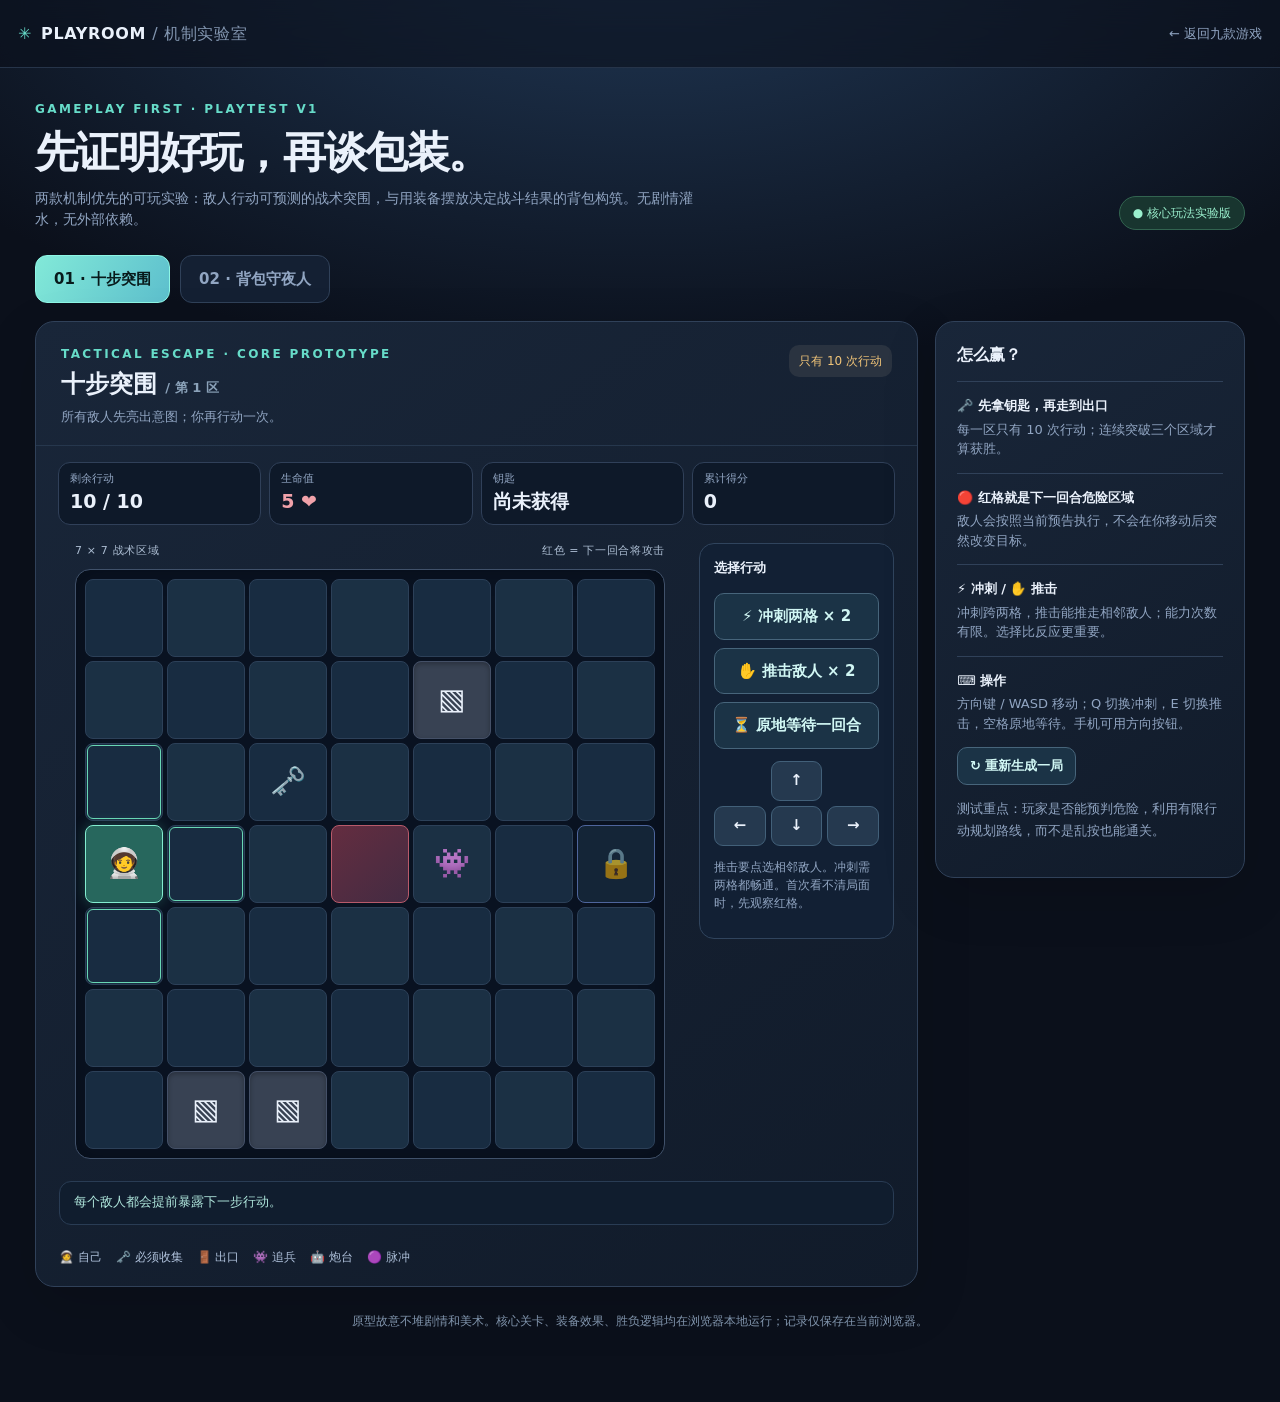
==== commit 8df47f3a: "balance: tighten backpack capacity and stage tactical threats progressively" ====
--- a/prototypes/index.html
+++ b/prototypes/index.html
@@ -6,7 +6,7 @@
 <meta name="theme-color" content="#0b101b">
 <title>可玩性实验室 · 十步突围 / 背包守夜人</title>
 <style>
-:root{color-scheme:dark;--bg:#0b101b;--panel:#151e2e;--panel2:#1a2637;--line:#304159;--text:#eaf1fb;--muted:#91a5c2;--cyan:#67dcc9;--gold:#f0c478;--red:#f27f88;--violet:#b29aff}*{box-sizing:border-box}html{scroll-behavior:smooth}body{margin:0;background:radial-gradient(ellipse 75% 35% at 50% -5%,#213957 0%,transparent 90%),var(--bg);color:var(--text);font:15px/1.5 system-ui,-apple-system,"Segoe UI",sans-serif}button{font:inherit;cursor:pointer;color:inherit}button:disabled{cursor:not-allowed;opacity:.45}a{color:inherit;text-decoration:none}header{height:68px;border-bottom:1px solid #263449;display:flex;align-items:center;justify-content:space-between;padding:0 max(18px,calc((100vw - 1250px)/2));gap:15px;background:#0b101b99;backdrop-filter:blur(15px)}.brand{font-size:16px;font-weight:850;letter-spacing:.04em}.brand i{font-style:normal;color:var(--cyan);margin-right:9px}.back{font-size:13px;color:var(--muted)}main{max-width:1250px;margin:auto;padding:32px 20px 72px}.eyebrow{font-size:12px;letter-spacing:.2em;color:var(--cyan);font-weight:800}.intro{display:flex;align-items:end;justify-content:space-between;gap:24px;margin-bottom:23px}.intro h1{font-size:clamp(27px,4vw,43px);line-height:1.18;letter-spacing:-.04em;margin:9px 0 10px}.intro p{color:var(--muted);margin:0;font-size:14px;max-width:660px}.flag{background:#18352f;color:#9bf0ce;padding:7px 13px;border:1px solid #326450;border-radius:100px;white-space:nowrap;font-size:12px}.tabs{display:flex;gap:10px;margin:25px 0 18px}.tab{padding:12px 18px;border:1px solid var(--line);background:#142033;color:var(--muted);border-radius:12px;font-weight:750}.tab.on{color:#081a1b;border-color:#8ef7e5;background:linear-gradient(120deg,#82e9d8,#5dbfcd)}.shell{display:grid;grid-template-columns:minmax(0,1fr) 310px;gap:17px}.paper{border:1px solid var(--line);background:linear-gradient(145deg,#192639,#111b2a);border-radius:19px;box-shadow:0 18px 55px #0002;overflow:hidden}.game-head{display:flex;align-items:start;justify-content:space-between;padding:23px 25px 18px;border-bottom:1px solid #26374d;gap:10px}.game-head h2{margin:3px 0 5px;font-size:24px}.game-head p{margin:0;font-size:13px;color:var(--muted)}.badge{border-radius:10px;padding:7px 10px;background:#2a3340;color:var(--gold);font-size:12px;white-space:nowrap}.stats{display:flex;gap:8px;flex-wrap:wrap;padding:16px 22px 0}.stat{min-width:105px;flex:1;border:1px solid #304059;background:#0e1929;border-radius:12px;padding:8px 11px}.stat small{display:block;color:var(--muted);font-size:11px}.stat b{display:block;font-size:19px;line-height:1.5}.side{padding:21px;align-self:start}.side h3{margin:0 0 14px;font-size:16px}.side p{color:var(--muted);font-size:13px;line-height:1.75}.side b{color:#dce9fc}.rule{border-top:1px solid var(--line);padding:14px 0;font-size:13px;color:var(--muted)}.rule strong{display:block;color:var(--text);margin-bottom:4px}.btn{display:inline-flex;align-items:center;justify-content:center;gap:6px;border:1px solid #47657b;background:#1b3346;color:#d1f7f4;border-radius:10px;padding:11px 14px;font-weight:800;transition:.15s}.btn:hover:not(:disabled){filter:brightness(1.15);transform:translateY(-1px)}.btn.primary{background:linear-gradient(120deg,#66dfc8,#60bfcc);color:#05242b;border-color:#64dfcb}.btn.gold{background:linear-gradient(120deg,#f5cf80,#d7a45d);color:#32200c;border-color:#c7a365}.btn.warn{border-color:#78414a;background:#442331;color:#ffacb5}.btn.sm{padding:8px 12px;font-size:13px}.btn.on{outline:2px solid var(--cyan);background:#29585a}.btnrow{display:flex;flex-wrap:wrap;gap:8px}.hint{color:var(--muted);font-size:12px}.board-wrap{padding:18px 23px 22px;display:grid;grid-template-columns:minmax(0,1fr) 195px;align-items:start;gap:18px}.board-panel{max-width:590px;width:100%;margin:auto}.board-label{display:flex;justify-content:space-between;align-items:center;color:#adbed3;font-size:11px;letter-spacing:.06em;margin:0 0 10px}.t-board{display:grid;grid-template-columns:repeat(7,minmax(0,1fr));gap:4px;padding:9px;aspect-ratio:1;background:#091221;border:1px solid #40516a;border-radius:15px;box-shadow:inset 0 0 25px #0004}.tile{position:relative;border:1px solid #2c4058;background:#182c41;border-radius:8px;min-width:0;min-height:0;aspect-ratio:1;display:flex;align-items:center;justify-content:center;font-size:clamp(16px,2.8vw,29px);transition:background .14s}.tile:nth-child(even){background:#1b3044}.tile.wall{background:#384253;border-color:#445067;box-shadow:inset 0 2px 5px #0004}.tile.danger{background:linear-gradient(140deg,#642d40,#432b42);border-color:#b85a6a}.tile.possible{outline:1px solid #69d7b4;outline-offset:-3px}.tile.player{background:#27675d;border-color:#83edd0;box-shadow:0 0 14px #55ddbc44}.tile .mark{position:absolute;right:2px;bottom:0;color:#ffb7c1;font-size:10px}.tile .key{position:absolute;top:1px;left:3px;font-size:10px;color:#ffd990}.tile.exit{border:1px solid #7392df}.tile.exit.locked{opacity:.65}.tile:active{transform:scale(.96)}.controls{padding:14px;border:1px solid #30445d;border-radius:15px;background:#122034}.controls h4{margin:0 0 8px;font-size:13px}.controls .btn{width:100%;margin-top:8px}.dpad{display:grid;grid-template-columns:repeat(3,1fr);gap:5px;margin:12px 0 0}.dpad button{background:#25394f;border:1px solid #426079;border-radius:9px;min-height:40px;font-weight:900}.dpad button:hover{background:#38526c}.dpad .blank{visibility:hidden}.status{margin:0 23px 23px;border-radius:12px;padding:10px 14px;background:#101d2e;border:1px solid #293c54;font-size:13px;color:#aee5db;min-height:44px}.legend{display:flex;gap:14px;flex-wrap:wrap;font-size:12px;color:#afc1db;padding:0 23px 20px}.overlay{padding:40px 24px;text-align:center;min-height:320px;display:flex;flex-direction:column;align-items:center;justify-content:center}.overlay .big{font-size:62px;line-height:1.3}.overlay h2{margin:8px 0;font-size:30px}.overlay p{color:var(--muted);max-width:480px}.overlay .btn{margin-top:14px}.kicker{font-size:12px;font-weight:900;color:var(--cyan);letter-spacing:.17em}.backpack-layout{display:grid;grid-template-columns:minmax(0,1fr) 285px;gap:20px;padding:21px}.bag-board{display:grid;grid-template-columns:repeat(5,minmax(0,1fr));gap:5px;background:#0c1625;padding:10px;border:1px solid #41546b;border-radius:17px;max-width:485px;margin:12px auto 8px;aspect-ratio:5/4}.slot{min-width:0;min-height:0;border:1px dashed #45607a;border-radius:9px;background:#1d3044;position:relative;display:flex;align-items:center;justify-content:center;font-size:clamp(18px,3.2vw,28px)}.slot.selected-place{box-shadow:inset 0 0 0 2px #64d4c6}.slot.filled{background:#34536b;border-style:solid;border-color:#7289a1}.slot.anchor{background:linear-gradient(135deg,#4e597e,#2d5971);border-color:#c4adf8}.slot .small{font-size:10px;color:#dce6fc;position:absolute;right:3px;bottom:1px}.loot{max-height:410px;overflow:auto;display:flex;flex-direction:column;gap:6px}.gear{border:1px solid #3b4d67;background:#1c2c42;text-align:left;display:flex;align-items:center;gap:11px;padding:9px;border-radius:11px;width:100%}.gear.on{border-color:#8ce9dd;background:#214a54}.gear .icon{font-size:26px;width:36px;text-align:center}.gear b{display:block;font-size:13px}.gear small{font-size:11px;color:#9cb3ca;display:block}.battle-card{border:1px solid #46556c;background:#101d2e;border-radius:15px;padding:18px;margin:17px 0}.battle-line{display:flex;justify-content:space-between;gap:12px;align-items:center}.battle-line h3{margin:0}.bars{height:10px;background:#3a4151;border-radius:20px;margin:12px 0;overflow:hidden}.bars span{height:100%;background:linear-gradient(90deg,#ef7077,#f3af72);display:block;transition:.3s}.bars.hero span{background:linear-gradient(90deg,#40a9ac,#82ecbd)}.log{height:140px;overflow:auto;background:#081321;border:1px solid #2b3c55;border-radius:10px;padding:10px 13px;color:#a8d0df;font-size:12px;line-height:1.8}.preview{padding:12px 14px;background:#103034;border:1px solid #2a6766;border-radius:12px;color:#b5eee0;font-size:13px}.reward{display:grid;grid-template-columns:repeat(3,minmax(0,1fr));gap:12px;margin:19px 0}.reward button{text-align:left;padding:17px 12px;border:1px solid #54647d;background:#1c3044;border-radius:15px;min-height:154px}.reward button:hover{border-color:var(--cyan);background:#23535b}.reward .emoji{font-size:36px;display:block}.reward b{display:block;margin:10px 0 5px}.reward small{color:var(--muted)}.footnote{font-size:12px;color:#8195ad;text-align:center;margin-top:25px}.hidden{display:none!important}@media(max-width:1050px){.shell{grid-template-columns:1fr}.side{order:2}.board-wrap{grid-template-columns:minmax(0,1fr) 180px}}@media(max-width:700px){main{padding:22px 12px 48px}.intro{display:block}.flag{display:inline-block;margin-top:15px}.tabs{gap:6px}.tab{flex:1;padding:12px 6px;font-size:12px}.game-head{padding:19px 15px}.game-head h2{font-size:20px}.board-wrap{padding:14px;grid-template-columns:1fr}.controls{max-width:100%;display:grid;grid-template-columns:1fr 1fr;gap:6px}.controls h4{grid-column:1/-1}.controls .btn{margin-top:0}.dpad{grid-column:1/-1;max-width:200px;margin:7px auto 0;width:100%}.status{margin:0 14px 17px}.legend{padding:0 14px 18px}.backpack-layout{grid-template-columns:1fr;padding:14px}.loot{display:grid;grid-template-columns:repeat(2,minmax(0,1fr));max-height:none}.reward{grid-template-columns:1fr}.reward button{min-height:0}.bag-board{padding:7px;gap:4px}.slot{border-radius:6px}.stat{min-width:80px}.intro h1{font-size:30px}}
+:root{color-scheme:dark;--bg:#0b101b;--panel:#151e2e;--panel2:#1a2637;--line:#304159;--text:#eaf1fb;--muted:#91a5c2;--cyan:#67dcc9;--gold:#f0c478;--red:#f27f88;--violet:#b29aff}*{box-sizing:border-box}html{scroll-behavior:smooth}body{margin:0;background:radial-gradient(ellipse 75% 35% at 50% -5%,#213957 0%,transparent 90%),var(--bg);color:var(--text);font:15px/1.5 system-ui,-apple-system,"Segoe UI",sans-serif}button{font:inherit;cursor:pointer;color:inherit}button:disabled{cursor:not-allowed;opacity:.45}a{color:inherit;text-decoration:none}header{height:68px;border-bottom:1px solid #263449;display:flex;align-items:center;justify-content:space-between;padding:0 max(18px,calc((100vw - 1250px)/2));gap:15px;background:#0b101b99;backdrop-filter:blur(15px)}.brand{font-size:16px;font-weight:850;letter-spacing:.04em}.brand i{font-style:normal;color:var(--cyan);margin-right:9px}.back{font-size:13px;color:var(--muted)}main{max-width:1250px;margin:auto;padding:32px 20px 72px}.eyebrow{font-size:12px;letter-spacing:.2em;color:var(--cyan);font-weight:800}.intro{display:flex;align-items:end;justify-content:space-between;gap:24px;margin-bottom:23px}.intro h1{font-size:clamp(27px,4vw,43px);line-height:1.18;letter-spacing:-.04em;margin:9px 0 10px}.intro p{color:var(--muted);margin:0;font-size:14px;max-width:660px}.flag{background:#18352f;color:#9bf0ce;padding:7px 13px;border:1px solid #326450;border-radius:100px;white-space:nowrap;font-size:12px}.tabs{display:flex;gap:10px;margin:25px 0 18px}.tab{padding:12px 18px;border:1px solid var(--line);background:#142033;color:var(--muted);border-radius:12px;font-weight:750}.tab.on{color:#081a1b;border-color:#8ef7e5;background:linear-gradient(120deg,#82e9d8,#5dbfcd)}.shell{display:grid;grid-template-columns:minmax(0,1fr) 310px;gap:17px}.paper{border:1px solid var(--line);background:linear-gradient(145deg,#192639,#111b2a);border-radius:19px;box-shadow:0 18px 55px #0002;overflow:hidden}.game-head{display:flex;align-items:start;justify-content:space-between;padding:23px 25px 18px;border-bottom:1px solid #26374d;gap:10px}.game-head h2{margin:3px 0 5px;font-size:24px}.game-head p{margin:0;font-size:13px;color:var(--muted)}.badge{border-radius:10px;padding:7px 10px;background:#2a3340;color:var(--gold);font-size:12px;white-space:nowrap}.stats{display:flex;gap:8px;flex-wrap:wrap;padding:16px 22px 0}.stat{min-width:105px;flex:1;border:1px solid #304059;background:#0e1929;border-radius:12px;padding:8px 11px}.stat small{display:block;color:var(--muted);font-size:11px}.stat b{display:block;font-size:19px;line-height:1.5}.side{padding:21px;align-self:start}.side h3{margin:0 0 14px;font-size:16px}.side p{color:var(--muted);font-size:13px;line-height:1.75}.side b{color:#dce9fc}.rule{border-top:1px solid var(--line);padding:14px 0;font-size:13px;color:var(--muted)}.rule strong{display:block;color:var(--text);margin-bottom:4px}.btn{display:inline-flex;align-items:center;justify-content:center;gap:6px;border:1px solid #47657b;background:#1b3346;color:#d1f7f4;border-radius:10px;padding:11px 14px;font-weight:800;transition:.15s}.btn:hover:not(:disabled){filter:brightness(1.15);transform:translateY(-1px)}.btn.primary{background:linear-gradient(120deg,#66dfc8,#60bfcc);color:#05242b;border-color:#64dfcb}.btn.gold{background:linear-gradient(120deg,#f5cf80,#d7a45d);color:#32200c;border-color:#c7a365}.btn.warn{border-color:#78414a;background:#442331;color:#ffacb5}.btn.sm{padding:8px 12px;font-size:13px}.btn.on{outline:2px solid var(--cyan);background:#29585a}.btnrow{display:flex;flex-wrap:wrap;gap:8px}.hint{color:var(--muted);font-size:12px}.board-wrap{padding:18px 23px 22px;display:grid;grid-template-columns:minmax(0,1fr) 195px;align-items:start;gap:18px}.board-panel{max-width:590px;width:100%;margin:auto}.board-label{display:flex;justify-content:space-between;align-items:center;color:#adbed3;font-size:11px;letter-spacing:.06em;margin:0 0 10px}.t-board{display:grid;grid-template-columns:repeat(7,minmax(0,1fr));gap:4px;padding:9px;aspect-ratio:1;background:#091221;border:1px solid #40516a;border-radius:15px;box-shadow:inset 0 0 25px #0004}.tile{position:relative;border:1px solid #2c4058;background:#182c41;border-radius:8px;min-width:0;min-height:0;aspect-ratio:1;display:flex;align-items:center;justify-content:center;font-size:clamp(16px,2.8vw,29px);transition:background .14s}.tile:nth-child(even){background:#1b3044}.tile.wall{background:#384253;border-color:#445067;box-shadow:inset 0 2px 5px #0004}.tile.danger{background:linear-gradient(140deg,#642d40,#432b42);border-color:#b85a6a}.tile.possible{outline:1px solid #69d7b4;outline-offset:-3px}.tile.player{background:#27675d;border-color:#83edd0;box-shadow:0 0 14px #55ddbc44}.tile .mark{position:absolute;right:2px;bottom:0;color:#ffb7c1;font-size:10px}.tile .key{position:absolute;top:1px;left:3px;font-size:10px;color:#ffd990}.tile.exit{border:1px solid #7392df}.tile.exit.locked{opacity:.65}.tile:active{transform:scale(.96)}.controls{padding:14px;border:1px solid #30445d;border-radius:15px;background:#122034}.controls h4{margin:0 0 8px;font-size:13px}.controls .btn{width:100%;margin-top:8px}.dpad{display:grid;grid-template-columns:repeat(3,1fr);gap:5px;margin:12px 0 0}.dpad button{background:#25394f;border:1px solid #426079;border-radius:9px;min-height:40px;font-weight:900}.dpad button:hover{background:#38526c}.dpad .blank{visibility:hidden}.status{margin:0 23px 23px;border-radius:12px;padding:10px 14px;background:#101d2e;border:1px solid #293c54;font-size:13px;color:#aee5db;min-height:44px}.legend{display:flex;gap:14px;flex-wrap:wrap;font-size:12px;color:#afc1db;padding:0 23px 20px}.overlay{padding:40px 24px;text-align:center;min-height:320px;display:flex;flex-direction:column;align-items:center;justify-content:center}.overlay .big{font-size:62px;line-height:1.3}.overlay h2{margin:8px 0;font-size:30px}.overlay p{color:var(--muted);max-width:480px}.overlay .btn{margin-top:14px}.kicker{font-size:12px;font-weight:900;color:var(--cyan);letter-spacing:.17em}.backpack-layout{display:grid;grid-template-columns:minmax(0,1fr) 285px;gap:20px;padding:21px}.bag-board{display:grid;grid-template-columns:repeat(4,minmax(0,1fr));gap:5px;background:#0c1625;padding:10px;border:1px solid #41546b;border-radius:17px;max-width:485px;margin:12px auto 8px;aspect-ratio:4/3}.slot{min-width:0;min-height:0;border:1px dashed #45607a;border-radius:9px;background:#1d3044;position:relative;display:flex;align-items:center;justify-content:center;font-size:clamp(18px,3.2vw,28px)}.slot.selected-place{box-shadow:inset 0 0 0 2px #64d4c6}.slot.filled{background:#34536b;border-style:solid;border-color:#7289a1}.slot.anchor{background:linear-gradient(135deg,#4e597e,#2d5971);border-color:#c4adf8}.slot .small{font-size:10px;color:#dce6fc;position:absolute;right:3px;bottom:1px}.loot{max-height:410px;overflow:auto;display:flex;flex-direction:column;gap:6px}.gear{border:1px solid #3b4d67;background:#1c2c42;text-align:left;display:flex;align-items:center;gap:11px;padding:9px;border-radius:11px;width:100%}.gear.on{border-color:#8ce9dd;background:#214a54}.gear .icon{font-size:26px;width:36px;text-align:center}.gear b{display:block;font-size:13px}.gear small{font-size:11px;color:#9cb3ca;display:block}.battle-card{border:1px solid #46556c;background:#101d2e;border-radius:15px;padding:18px;margin:17px 0}.battle-line{display:flex;justify-content:space-between;gap:12px;align-items:center}.battle-line h3{margin:0}.bars{height:10px;background:#3a4151;border-radius:20px;margin:12px 0;overflow:hidden}.bars span{height:100%;background:linear-gradient(90deg,#ef7077,#f3af72);display:block;transition:.3s}.bars.hero span{background:linear-gradient(90deg,#40a9ac,#82ecbd)}.log{height:140px;overflow:auto;background:#081321;border:1px solid #2b3c55;border-radius:10px;padding:10px 13px;color:#a8d0df;font-size:12px;line-height:1.8}.preview{padding:12px 14px;background:#103034;border:1px solid #2a6766;border-radius:12px;color:#b5eee0;font-size:13px}.reward{display:grid;grid-template-columns:repeat(3,minmax(0,1fr));gap:12px;margin:19px 0}.reward button{text-align:left;padding:17px 12px;border:1px solid #54647d;background:#1c3044;border-radius:15px;min-height:154px}.reward button:hover{border-color:var(--cyan);background:#23535b}.reward .emoji{font-size:36px;display:block}.reward b{display:block;margin:10px 0 5px}.reward small{color:var(--muted)}.footnote{font-size:12px;color:#8195ad;text-align:center;margin-top:25px}.hidden{display:none!important}@media(max-width:1050px){.shell{grid-template-columns:1fr}.side{order:2}.board-wrap{grid-template-columns:minmax(0,1fr) 180px}}@media(max-width:700px){main{padding:22px 12px 48px}.intro{display:block}.flag{display:inline-block;margin-top:15px}.tabs{gap:6px}.tab{flex:1;padding:12px 6px;font-size:12px}.game-head{padding:19px 15px}.game-head h2{font-size:20px}.board-wrap{padding:14px;grid-template-columns:1fr}.controls{max-width:100%;display:grid;grid-template-columns:1fr 1fr;gap:6px}.controls h4{grid-column:1/-1}.controls .btn{margin-top:0}.dpad{grid-column:1/-1;max-width:200px;margin:7px auto 0;width:100%}.status{margin:0 14px 17px}.legend{padding:0 14px 18px}.backpack-layout{grid-template-columns:1fr;padding:14px}.loot{display:grid;grid-template-columns:repeat(2,minmax(0,1fr));max-height:none}.reward{grid-template-columns:1fr}.reward button{min-height:0}.bag-board{padding:7px;gap:4px}.slot{border-radius:6px}.stat{min-width:80px}.intro h1{font-size:30px}}
 </style>
 </head>
 <body>
@@ -15,7 +15,7 @@
 <div class="intro"><div><div class="eyebrow">GAMEPLAY FIRST · PLAYTEST V1</div><h1>先证明好玩，再谈包装。</h1><p>两款机制优先的可玩实验：敌人行动可预测的战术突围，与用装备摆放决定战斗结果的背包构筑。无剧情灌水，无外部依赖。</p></div><span class="flag">● 核心玩法实验版</span></div>
 <div class="tabs"><button class="tab on" id="tabT">01 · 十步突围</button><button class="tab" id="tabB">02 · 背包守夜人</button></div>
 <div id="tView" class="shell"><section class="paper" id="tGame"></section><aside class="paper side"><h3>怎么赢？</h3><div class="rule"><strong>🗝️ 先拿钥匙，再走到出口</strong>每一区只有 10 次行动；连续突破三个区域才算获胜。</div><div class="rule"><strong>🔴 红格就是下一回合危险区域</strong>敌人会按照当前预告执行，不会在你移动后突然改变目标。</div><div class="rule"><strong>⚡ 冲刺 / ✋ 推击</strong>冲刺跨两格，推击能推走相邻敌人；能力次数有限。选择比反应更重要。</div><div class="rule"><strong>⌨️ 操作</strong>方向键 / WASD 移动；Q 切换冲刺，E 切换推击，空格原地等待。手机可用方向按钮。</div><button class="btn sm" id="tReset">↻ 重新生成一局</button><p>测试重点：玩家是否能预判危险，利用有限行动规划路线，而不是乱按也能通关。</p></aside></div>
-<div id="bView" class="shell hidden"><section class="paper" id="bGame"></section><aside class="paper side"><h3>怎么赢？</h3><div class="rule"><strong>🎒 5×4 的背包是全部装备空间</strong>点击右侧装备，再点击空格摆放。点击已放置的装备可取回。</div><div class="rule"><strong>🔥 相邻才有联动</strong>磨刀石强化旁边的武器，火种让相邻武器附带灼烧；护甲和符文也能组合。</div><div class="rule"><strong>⚔️ 战斗自动，但结果由你的布局决定</strong>每晚战胜怪物后，三选一获得新装备；必须打赢五晚。</div><div class="rule"><strong>🧠 可以重排，不可以无脑堆满</strong>不同怪物的护甲、伤害和生命不同，装备的摆放与取舍直接影响生存。</div><button class="btn sm" id="bReset">↻ 重新开始守夜</button><p>测试重点：能否自然发现装备协同，以及每次获得战利品后是否想重新调整布局。</p></aside></div>
+<div id="bView" class="shell hidden"><section class="paper" id="bGame"></section><aside class="paper side"><h3>怎么赢？</h3><div class="rule"><strong>🎒 4×3 的背包是全部装备空间</strong>点击右侧装备，再点击空格摆放。点击已放置的装备可取回。</div><div class="rule"><strong>🔥 相邻才有联动</strong>磨刀石强化旁边的武器，火种让相邻武器附带灼烧；护甲和符文也能组合。</div><div class="rule"><strong>⚔️ 战斗自动，但结果由你的布局决定</strong>每晚战胜怪物后，三选一获得新装备；必须打赢五晚。</div><div class="rule"><strong>🧠 可以重排，不可以无脑堆满</strong>不同怪物的护甲、伤害和生命不同，装备的摆放与取舍直接影响生存。</div><button class="btn sm" id="bReset">↻ 重新开始守夜</button><p>测试重点：能否自然发现装备协同，以及每次获得战利品后是否想重新调整布局。</p></aside></div>
 <div class="footnote">原型故意不堆剧情和美术。核心关卡、装备效果、胜负逻辑均在浏览器本地运行；记录仅保存在当前浏览器。</div>
 </main>
 <script>
@@ -34,7 +34,7 @@
 function switchTo(k){active=k;$('#tabT').classList.toggle('on',k==='t');$('#tabB').classList.toggle('on',k==='b');$('#tView').classList.toggle('hidden',k!=='t');$('#bView').classList.toggle('hidden',k!=='b')}
 let t,seedCount=0;
 function newRunT(){seedCount++;t={stage:1,hp:5,maxHp:5,score:0,seed:((Date.now()^seedCount*7919)>>>0),over:'',note:'看清红色预警区。先拿钥匙，再进入出口。',mode:'move'};newStageT();renderT()}
-function newStageT(){const r=rand(t.seed+t.stage*17077),key={x:3,y:r()<.5?2:4};const avoid=new Set(['0,3','6,3','3,3',tileKey(key),'1,3','2,3','4,3','5,3']);const walls=[];const wallCount=3+t.stage;for(let n=0;n<200&&walls.length<wallCount;n++){const p={x:1+Math.floor(r()*5),y:Math.floor(r()*7)};if(!avoid.has(tileKey(p))&&!walls.some(w=>same(w,p))&&p.y!==3)walls.push(p)}let enemies=[{kind:'hunter',x:4,y:3,id:1}];if(t.stage>=1)enemies.push({kind:'turret',x:5,y:1,id:2});if(t.stage>=2)enemies.push({kind:'pulse',x:4,y:5,id:3});if(t.stage===3)enemies.push({kind:'hunter',x:3,y:0,id:4});t.p={x:0,y:3};t.exit={x:6,y:3};t.key=key;t.gotKey=false;t.walls=walls;t.enemies=enemies;t.turn=0;t.turnLimit=10;t.dash=2;t.push=2;t.mode='move';t.over='';t.note='每个敌人都会提前暴露下一步行动。'}
+function newStageT(){const r=rand(t.seed+t.stage*17077),key=([{x:2,y:2},{x:3,y:2},{x:4,y:2},{x:2,y:4},{x:3,y:4},{x:4,y:4}])[Math.floor(r()*6)];const avoid=new Set(['0,3','6,3','3,3',tileKey(key),'1,3','2,3','4,3','5,3']);const walls=[];const wallCount=2+t.stage;for(let n=0;n<200&&walls.length<wallCount;n++){const p={x:1+Math.floor(r()*5),y:Math.floor(r()*7)};if(!avoid.has(tileKey(p))&&!walls.some(w=>same(w,p))&&p.y!==3&&![[4,3],[5,1],[4,5],[3,0]].some(([x,y])=>x===p.x&&y===p.y))walls.push(p)}let enemies=[{kind:'hunter',x:4,y:3,id:1}];if(t.stage>=2)enemies.push({kind:'turret',x:5,y:1,id:2});if(t.stage>=2)enemies.push({kind:'pulse',x:4,y:5,id:3});t.p={x:0,y:3};t.exit={x:6,y:3};t.key=key;t.gotKey=false;t.walls=walls;t.enemies=enemies;t.turn=0;t.turnLimit=10;t.dash=2;t.push=2;t.mode='move';t.over='';t.note='每个敌人都会提前暴露下一步行动。'}
 function blockedT(p,ignoreId=-1){return !inBounds(p)||t.walls.some(w=>same(w,p))||t.enemies.some(e=>e.id!==ignoreId&&same(e,p))}
 function hunterStep(e){const dx=Math.sign(t.p.x-e.x),dy=Math.sign(t.p.y-e.y);const first=Math.abs(t.p.x-e.x)>=Math.abs(t.p.y-e.y)?[{x:e.x+dx,y:e.y},{x:e.x,y:e.y+dy}]:[{x:e.x,y:e.y+dy},{x:e.x+dx,y:e.y}];return first.find(p=>inBounds(p)&&!t.walls.some(w=>same(w,p))&&!t.enemies.some(o=>o.id!==e.id&&same(o,p)))||{x:e.x,y:e.y}}
 function intentsT(){return t.enemies.map(e=>{let cells=[];let target=null;if(e.kind==='hunter'){target=hunterStep(e);cells=[target]}else if(e.kind==='turret'){if(Math.abs(t.p.x-e.x)>=Math.abs(t.p.y-e.y)){for(let y=0;y<7;y++)cells.push({x:t.p.x,y})}else{for(let x=0;x<7;x++)cells.push({x,y:t.p.y})}}else if(e.kind==='pulse'){cells=[{x:e.x,y:e.y},{x:e.x+1,y:e.y},{x:e.x-1,y:e.y},{x:e.x,y:e.y+1},{x:e.x,y:e.y-1}].filter(inBounds)}return{e,target,cells}})}
@@ -82,9 +82,9 @@
 function own(type,x=null,y=null){return{id:++uid,type,x,y,rot:0}}
 function size(it){const g=GEAR[it.type];return it.rot?{w:g.h,h:g.w}:{w:g.w,h:g.h}}
 function occupied(){const map=new Map();for(const it of b.items){if(it.x===null)continue;const s=size(it);for(let yy=it.y;yy<it.y+s.h;yy++)for(let xx=it.x;xx<it.x+s.w;xx++)map.set(xx+','+yy,it)}return map}
-function fits(it,x,y){const s=size(it),map=occupied();if(x+s.w>5||y+s.h>4||x<0||y<0)return false;for(let yy=y;yy<y+s.h;yy++)for(let xx=x;xx<x+s.w;xx++)if(map.has(xx+','+yy)&&map.get(xx+','+yy).id!==it.id)return false;return true}
+function fits(it,x,y){const s=size(it),map=occupied();if(x+s.w>4||y+s.h>3||x<0||y<0)return false;for(let yy=y;yy<y+s.h;yy++)for(let xx=x;xx<x+s.w;xx++)if(map.has(xx+','+yy)&&map.get(xx+','+yy).id!==it.id)return false;return true}
 function adjacentGear(it,types){const s=size(it);return b.items.filter(j=>j.id!==it.id&&j.x!==null&&types.includes(j.type)).filter(j=>{const o=size(j);return (it.x+ s.w===j.x||j.x+o.w===it.x)&&it.y<j.y+o.h&&j.y<it.y+s.h || (it.y+s.h===j.y||j.y+o.h===it.y)&&it.x<j.x+o.w&&j.x<it.x+s.w})}
-function calc(){let physical=0,magic=0,armor=0,heal=0,burn=0,burst=0,self=0;const events=[];for(const it of b.items){if(it.x===null)continue;const t=it.type;if(['blade','dagger','bow'].includes(t)){let value={blade:5,dagger:3,bow:4}[t];const stones=adjacentGear(it,['whet']).length;value+=stones*3;if(t==='bow'&&(it.x===0||it.y===0||it.x+size(it).w===5||it.y+size(it).h===4))value+=3;const fire=adjacentGear(it,['ember']).length;if(fire)burn+=2*fire;physical+=value;if(stones||fire)events.push(GEAR[t].name+' 联动：+'+(stones*3)+'攻击 / '+(fire*2)+'灼烧')}else if(t==='wand'){const v=5+4*adjacentGear(it,['lens']).length;magic+=v;if(v>5)events.push('聚能镜强化魔杖 +'+(v-5))}else if(t==='shield'||t==='plate'){const v=(t==='shield'?3:4)+adjacentGear(it,['rune']).length*3;armor+=v;if(v>(t==='shield'?3:4))events.push('守护符文强化防御')}else if(t==='heart')heal+=2;else if(t==='bomb')burst+=9;else if(t==='curse'){physical+=9;self+=2}else if(t==='spark'&&adjacentGear(it,['ember']).length){magic+=4;events.push('电弧核心与火种共鸣 +4法伤')}}return{physical,magic,armor,heal,burn,burst,self,events}}
+function calc(){let physical=0,magic=0,armor=0,heal=0,burn=0,burst=0,self=0;const events=[];for(const it of b.items){if(it.x===null)continue;const t=it.type;if(['blade','dagger','bow'].includes(t)){let value={blade:5,dagger:3,bow:4}[t];const stones=adjacentGear(it,['whet']).length;value+=stones*3;if(t==='bow'&&(it.x===0||it.y===0||it.x+size(it).w===4||it.y+size(it).h===3))value+=3;const fire=adjacentGear(it,['ember']).length;if(fire)burn+=2*fire;physical+=value;if(stones||fire)events.push(GEAR[t].name+' 联动：+'+(stones*3)+'攻击 / '+(fire*2)+'灼烧')}else if(t==='wand'){const v=5+4*adjacentGear(it,['lens']).length;magic+=v;if(v>5)events.push('聚能镜强化魔杖 +'+(v-5))}else if(t==='shield'||t==='plate'){const v=(t==='shield'?3:4)+adjacentGear(it,['rune']).length*3;armor+=v;if(v>(t==='shield'?3:4))events.push('守护符文强化防御')}else if(t==='heart')heal+=2;else if(t==='bomb')burst+=9;else if(t==='curse'){physical+=9;self+=2}else if(t==='spark'&&adjacentGear(it,['ember']).length){magic+=4;events.push('电弧核心与火种共鸣 +4法伤')}}return{physical,magic,armor,heal,burn,burst,self,events}}
 function monster(){const mons=[{name:'裂牙鼠群',icon:'🐀',hp:18,atk:5,armor:0},{name:'铁皮爬行者',icon:'🦂',hp:26,atk:6,armor:2},{name:'噬火恶犬',icon:'🐺',hp:32,atk:8,armor:1},{name:'重甲守卫',icon:'🗿',hp:38,atk:8,armor:5},{name:'暗影领主',icon:'👹',hp:45,atk:10,armor:4}];return{...mons[b.night-1],maxHp:mons[b.night-1].hp}}
 function newRunB(){if(bTimer)clearTimeout(bTimer);uid=0;b={night:1,hp:42,maxHp:42,items:[own('blade',1,1),own('shield',3,1),own('ember'),own('whet')],selected:null,mode:'prepare',enemy:null,logs:[],round:0,combats:0,seed:Date.now()>>>0};b.enemy=monster();renderB()}
 function chooseB(id){if(b.mode!=='prepare')return;const it=b.items.find(z=>z.id===id);if(!it)return;if(it.x!==null){it.x=null;it.y=null}b.selected=b.selected===id?null:id;renderB()}
@@ -97,9 +97,9 @@
 function takeReward(type){if(b.mode!=='reward')return;b.items.push(own(type));b.night++;b.enemy=monster();b.mode='prepare';b.logs=['获得 '+GEAR[type].name+'。重新摆放装备，再迎接第 '+b.night+' 夜。'];renderB()}
 function renderB(){const root=$('#bGame'),c=calc();if(['win','lose'].includes(b.mode)){const win=b.mode==='win';root.innerHTML='<div class="overlay"><div class="kicker">'+(win?'FIVE NIGHTS CLEARED':'THE NIGHT HAS FALLEN')+'</div><div class="big">'+(win?'🏆':'🌑')+'</div><h2>'+(win?'守住了全部五个夜晚':'夜间防线失守')+'</h2><p>'+(win?'你的布局策略支撑你度过全部挑战。':'失败于第 '+b.night+' 夜。想想是否需要更多伤害、护甲或新的联动。')+'</p><p>剩余生命 '+b.hp+' / '+b.maxHp+' · 历史最佳通关生命：'+safeStore.get('playroom_b_best')+'</p><button class="btn gold" id="bAgain">重新构筑，换一种策略 ↻</button></div>';$('#bAgain').onclick=newRunB;return}
 if(b.mode==='reward'){const opts=rewardOptions();root.innerHTML='<div class="game-head"><div><div class="eyebrow">NIGHT '+b.night+' CLEAR</div><h2>战利品三选一</h2><p>获得的新装备会进入库存，你可以随时重新摆放所有装备。</p></div><span class="badge">剩余生命 '+b.hp+'</span></div><div style="padding:22px"><div class="overlay" style="min-height:90px;padding:10px"><div class="big" style="font-size:42px">🎁</div><h2>今晚幸存！</h2></div><div class="reward">'+opts.map(t=>'<button data-loot="'+t+'"><span class="emoji">'+GEAR[t].icon+'</span><b>'+GEAR[t].name+'</b><small>'+GEAR[t].desc+'</small></button>').join('')+'</div><p class="hint">当前生命不会自动回满，下一夜通常更难。选攻击、防御还是续航？</p></div>';root.querySelectorAll('[data-loot]').forEach(e=>e.onclick=()=>takeReward(e.dataset.loot));return}
-const map=occupied(),slots=[];for(let y=0;y<4;y++)for(let x=0;x<5;x++){const it=map.get(x+','+y);slots.push('<button class="slot '+(it?'filled ':'')+(it&&it.x===x&&it.y===y?'anchor ':'')+(b.selected&&!it?'selected-place':'')+'" data-place="'+x+','+y+'" title="'+(it?GEAR[it.type].name:'空格')+'">'+(it&&it.x===x&&it.y===y?GEAR[it.type].icon:it?'<span style="opacity:.45;font-size:13px">◆</span>':'')+(it&&it.x===x&&it.y===y?'<span class="small">'+size(it).w+'×'+size(it).h+'</span>':'')+'</button>')}
+const map=occupied(),slots=[];for(let y=0;y<3;y++)for(let x=0;x<4;x++){const it=map.get(x+','+y);slots.push('<button class="slot '+(it?'filled ':'')+(it&&it.x===x&&it.y===y?'anchor ':'')+(b.selected&&!it?'selected-place':'')+'" data-place="'+x+','+y+'" title="'+(it?GEAR[it.type].name:'空格')+'">'+(it&&it.x===x&&it.y===y?GEAR[it.type].icon:it?'<span style="opacity:.45;font-size:13px">◆</span>':'')+(it&&it.x===x&&it.y===y?'<span class="small">'+size(it).w+'×'+size(it).h+'</span>':'')+'</button>')}
 const hpPct=100*b.hp/b.maxHp,enemyPct=100*b.enemy.hp/b.enemy.maxHp;
-root.innerHTML='<div class="game-head"><div><div class="eyebrow">BACKPACK SURVIVOR · CORE PROTOTYPE</div><h2>背包守夜人</h2><p>用位置和邻接效果决定战斗。胜利后获得新装备。</p></div><span class="badge">第 '+b.night+' / 5 夜</span></div><div class="stats"><div class="stat"><small>生命</small><b style="color:#92e7bb">'+b.hp+' / '+b.maxHp+'</b></div><div class="stat"><small>物理 / 法伤</small><b>'+c.physical+' / '+c.magic+'</b></div><div class="stat"><small>护盾 / 灼烧</small><b>'+c.armor+' / '+c.burn+'</b></div><div class="stat"><small>治疗 / 首回合爆发</small><b>'+c.heal+' / '+c.burst+'</b></div></div><div class="backpack-layout"><div><div class="board-label"><span>YOUR BACKPACK · 5 × 4</span><span>物品邻接激活组合</span></div><div class="bag-board">'+slots.join('')+'</div><div class="btnrow"><button class="btn sm" id="bRotate" '+(b.mode!=='prepare'||!b.selected?'disabled':'')+'>↻ 旋转所选装备</button><span class="hint">点击已摆放的物品可取出并重新布置</span></div><div class="battle-card"><div class="battle-line"><h3>'+b.enemy.icon+' '+b.enemy.name+'</h3><b>护甲 '+b.enemy.armor+'</b></div><div class="bars"><span style="width:'+enemyPct+'%"></span></div><div class="battle-line" style="color:#9caec6;font-size:12px"><span>敌方生命 '+b.enemy.hp+'/'+b.enemy.maxHp+'</span><span>每回合攻击 '+b.enemy.atk+'</span></div><div class="bars hero"><span style="width:'+hpPct+'%"></span></div><div class="battle-line" style="font-size:12px;color:#9fb2c6"><span>守夜人 '+b.hp+'/'+b.maxHp+'</span><span>回合 '+b.round+'/8</span></div></div><div class="preview"><b>实时效果预测：</b> 每回合预计输出 '+(Math.max(0,c.physical-b.enemy.armor)+c.magic+c.burn)+'；承伤 '+Math.max(1,b.enemy.atk-c.armor)+(c.self?'，反噬 '+c.self:'')+(c.heal?'，回血 '+c.heal:'')+'。'+(c.events.length?'<br>✨ '+escapeText(c.events.join('；')):'<br>将装备摆在一起，尝试触发联动。')+'</div><div class="btnrow" style="margin-top:16px"><button class="btn gold" id="bFight" '+(b.mode==='fight'?'disabled':'')+'>⚔️ '+(b.mode==='fight'?'战斗进行中…':'开始第 '+b.night+' 夜战斗')+'</button></div><p class="hint">单场战斗最多 8 回合。攻击与格挡按回合结算，消灭敌人后不受该回合反击。</p><div class="log" role="status">'+(b.logs.length?b.logs.map(escapeText).join('<br>'):'进入战斗前可以随意调整装备摆放。')+'</div></div><div><div class="board-label"><span>YOUR ITEMS</span><span>'+b.items.length+' 件装备</span></div><div class="loot">'+b.items.map(it=>'<button class="gear '+(b.selected===it.id?'on':'')+'" data-gear="'+it.id+'" '+(b.mode!=='prepare'?'disabled':'')+'><span class="icon">'+GEAR[it.type].icon+'</span><span><b>'+GEAR[it.type].name+(it.x!==null?' ✓':'')+'</b><small>'+GEAR[it.type].desc+'</small></span></button>').join('')+'</div><p class="hint">点击装备 → 点击背包空格放入。再次点击已放装备可以取下。大件可旋转。</p></div></div>';
+root.innerHTML='<div class="game-head"><div><div class="eyebrow">BACKPACK SURVIVOR · CORE PROTOTYPE</div><h2>背包守夜人</h2><p>用位置和邻接效果决定战斗。胜利后获得新装备。</p></div><span class="badge">第 '+b.night+' / 5 夜</span></div><div class="stats"><div class="stat"><small>生命</small><b style="color:#92e7bb">'+b.hp+' / '+b.maxHp+'</b></div><div class="stat"><small>物理 / 法伤</small><b>'+c.physical+' / '+c.magic+'</b></div><div class="stat"><small>护盾 / 灼烧</small><b>'+c.armor+' / '+c.burn+'</b></div><div class="stat"><small>治疗 / 首回合爆发</small><b>'+c.heal+' / '+c.burst+'</b></div></div><div class="backpack-layout"><div><div class="board-label"><span>YOUR BACKPACK · 4 × 3</span><span>物品邻接激活组合</span></div><div class="bag-board">'+slots.join('')+'</div><div class="btnrow"><button class="btn sm" id="bRotate" '+(b.mode!=='prepare'||!b.selected?'disabled':'')+'>↻ 旋转所选装备</button><span class="hint">点击已摆放的物品可取出并重新布置</span></div><div class="battle-card"><div class="battle-line"><h3>'+b.enemy.icon+' '+b.enemy.name+'</h3><b>护甲 '+b.enemy.armor+'</b></div><div class="bars"><span style="width:'+enemyPct+'%"></span></div><div class="battle-line" style="color:#9caec6;font-size:12px"><span>敌方生命 '+b.enemy.hp+'/'+b.enemy.maxHp+'</span><span>每回合攻击 '+b.enemy.atk+'</span></div><div class="bars hero"><span style="width:'+hpPct+'%"></span></div><div class="battle-line" style="font-size:12px;color:#9fb2c6"><span>守夜人 '+b.hp+'/'+b.maxHp+'</span><span>回合 '+b.round+'/8</span></div></div><div class="preview"><b>实时效果预测：</b> 每回合预计输出 '+(Math.max(0,c.physical-b.enemy.armor)+c.magic+c.burn)+'；承伤 '+Math.max(1,b.enemy.atk-c.armor)+(c.self?'，反噬 '+c.self:'')+(c.heal?'，回血 '+c.heal:'')+'。'+(c.events.length?'<br>✨ '+escapeText(c.events.join('；')):'<br>将装备摆在一起，尝试触发联动。')+'</div><div class="btnrow" style="margin-top:16px"><button class="btn gold" id="bFight" '+(b.mode==='fight'?'disabled':'')+'>⚔️ '+(b.mode==='fight'?'战斗进行中…':'开始第 '+b.night+' 夜战斗')+'</button></div><p class="hint">单场战斗最多 8 回合。攻击与格挡按回合结算，消灭敌人后不受该回合反击。</p><div class="log" role="status">'+(b.logs.length?b.logs.map(escapeText).join('<br>'):'进入战斗前可以随意调整装备摆放。')+'</div></div><div><div class="board-label"><span>YOUR ITEMS</span><span>'+b.items.length+' 件装备</span></div><div class="loot">'+b.items.map(it=>'<button class="gear '+(b.selected===it.id?'on':'')+'" data-gear="'+it.id+'" '+(b.mode!=='prepare'?'disabled':'')+'><span class="icon">'+GEAR[it.type].icon+'</span><span><b>'+GEAR[it.type].name+(it.x!==null?' ✓':'')+'</b><small>'+GEAR[it.type].desc+'</small></span></button>').join('')+'</div><p class="hint">点击装备 → 点击背包空格放入。再次点击已放装备可以取下。大件可旋转。</p></div></div>';
 root.querySelectorAll('[data-place]').forEach(e=>e.onclick=()=>{const [x,y]=e.dataset.place.split(',').map(Number);placeB(x,y)});root.querySelectorAll('[data-gear]').forEach(e=>e.onclick=()=>chooseB(+e.dataset.gear));$('#bRotate').onclick=rotateB;$('#bFight').onclick=fightB;}
 $('#bReset').onclick=newRunB;
 newRunT();newRunB();
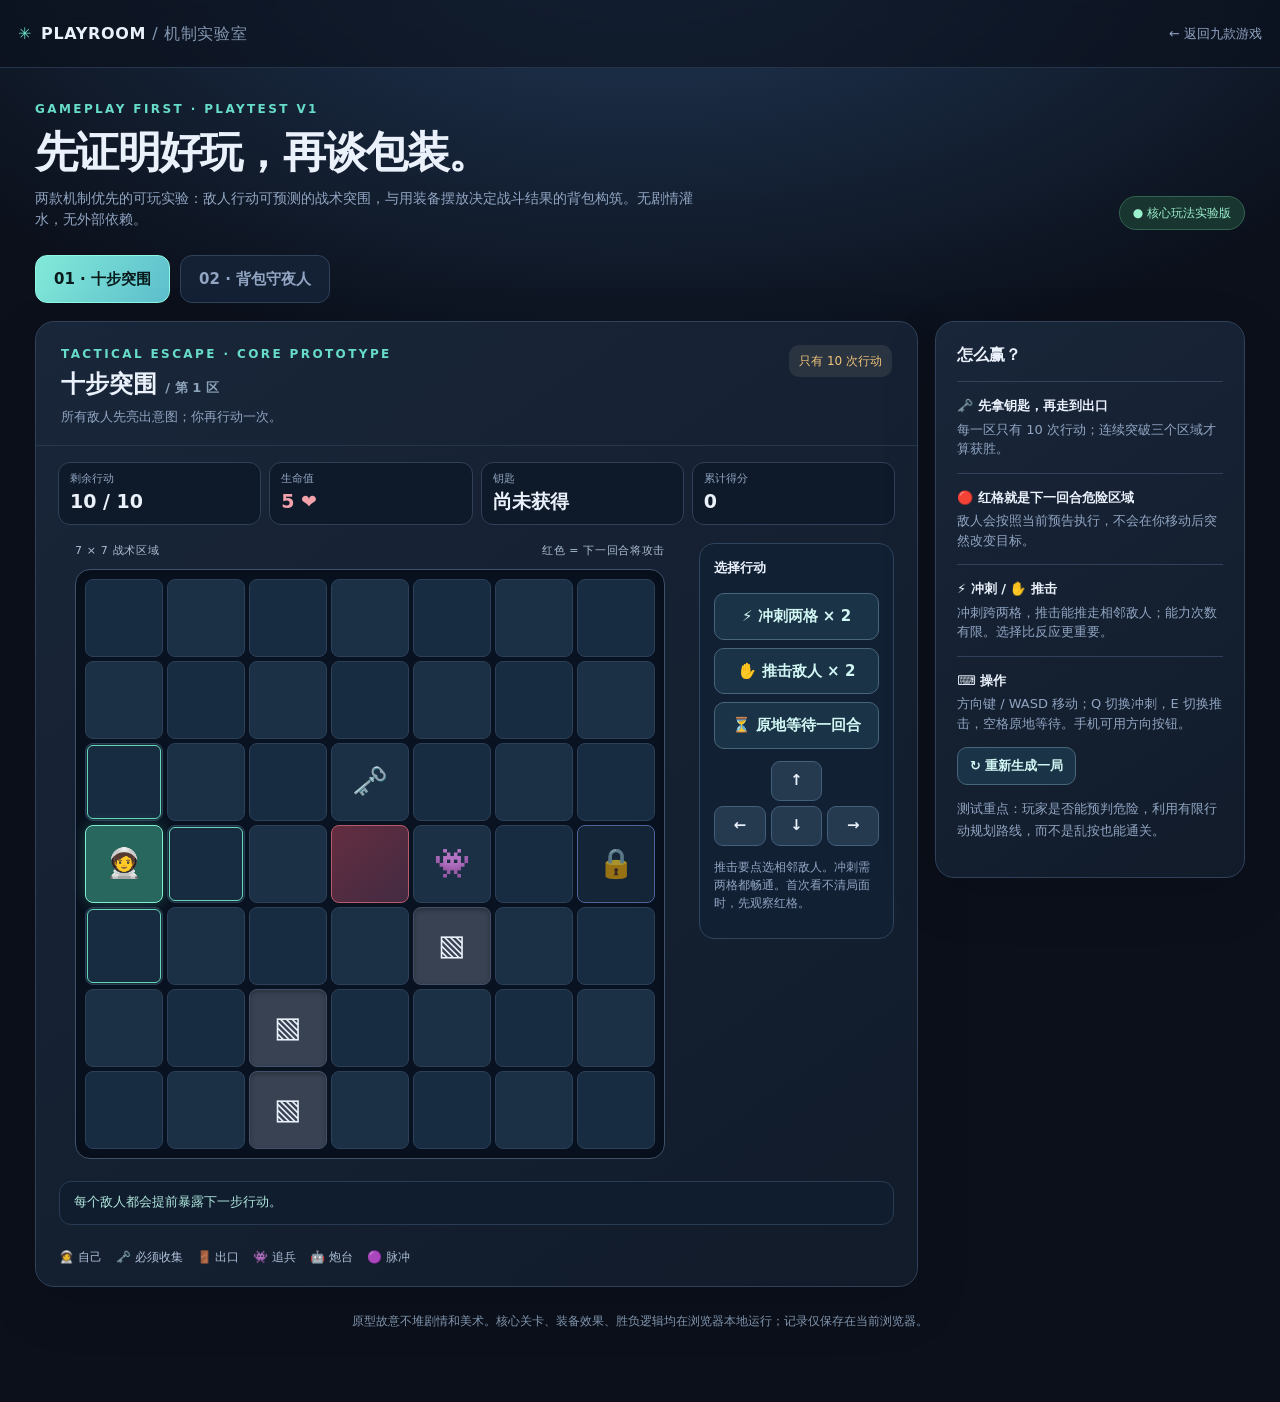
==== commit c37adf70: "fix: telegraph turret rays from shooter and block them on walls" ====
--- a/prototypes/index.html
+++ b/prototypes/index.html
@@ -34,10 +34,10 @@
 function switchTo(k){active=k;$('#tabT').classList.toggle('on',k==='t');$('#tabB').classList.toggle('on',k==='b');$('#tView').classList.toggle('hidden',k!=='t');$('#bView').classList.toggle('hidden',k!=='b')}
 let t,seedCount=0;
 function newRunT(){seedCount++;t={stage:1,hp:5,maxHp:5,score:0,seed:((Date.now()^seedCount*7919)>>>0),over:'',note:'看清红色预警区。先拿钥匙，再进入出口。',mode:'move'};newStageT();renderT()}
-function newStageT(){const r=rand(t.seed+t.stage*17077),key=([{x:2,y:2},{x:3,y:2},{x:4,y:2},{x:2,y:4},{x:3,y:4},{x:4,y:4}])[Math.floor(r()*6)];const avoid=new Set(['0,3','6,3','3,3',tileKey(key),'1,3','2,3','4,3','5,3']);const walls=[];const wallCount=2+t.stage;for(let n=0;n<200&&walls.length<wallCount;n++){const p={x:1+Math.floor(r()*5),y:Math.floor(r()*7)};if(!avoid.has(tileKey(p))&&!walls.some(w=>same(w,p))&&p.y!==3&&![[4,3],[5,1],[4,5],[3,0]].some(([x,y])=>x===p.x&&y===p.y))walls.push(p)}let enemies=[{kind:'hunter',x:4,y:3,id:1}];if(t.stage>=2)enemies.push({kind:'turret',x:5,y:1,id:2});if(t.stage>=2)enemies.push({kind:'pulse',x:4,y:5,id:3});t.p={x:0,y:3};t.exit={x:6,y:3};t.key=key;t.gotKey=false;t.walls=walls;t.enemies=enemies;t.turn=0;t.turnLimit=10;t.dash=2;t.push=2;t.mode='move';t.over='';t.note='每个敌人都会提前暴露下一步行动。'}
+function newStageT(){const r=rand(t.seed+t.stage*17077),key=([{x:2,y:2},{x:3,y:2},{x:4,y:2},{x:2,y:4},{x:3,y:4},{x:4,y:4}])[Math.floor(r()*6)];const avoid=new Set(['0,3','6,3','3,3',tileKey(key),'1,3','2,3','4,3','5,3']);const walls=[];const wallCount=2+t.stage;for(let n=0;n<200&&walls.length<wallCount;n++){const p={x:1+Math.floor(r()*5),y:Math.floor(r()*7)};if(!avoid.has(tileKey(p))&&!walls.some(w=>same(w,p))&&p.y!==3&&![[4,3],[5,1],[4,5],[3,0]].some(([x,y])=>x===p.x&&y===p.y))walls.push(p)}let enemies=[{kind:'hunter',x:4,y:3,id:1}];if(t.stage>=2)enemies.push({kind:'turret',x:5,y:3,id:2});if(t.stage>=2)enemies.push({kind:'pulse',x:4,y:5,id:3});t.p={x:0,y:3};t.exit={x:6,y:3};t.key=key;t.gotKey=false;t.walls=walls;t.enemies=enemies;t.turn=0;t.turnLimit=10;t.dash=2;t.push=2;t.mode='move';t.over='';t.note='每个敌人都会提前暴露下一步行动。'}
 function blockedT(p,ignoreId=-1){return !inBounds(p)||t.walls.some(w=>same(w,p))||t.enemies.some(e=>e.id!==ignoreId&&same(e,p))}
 function hunterStep(e){const dx=Math.sign(t.p.x-e.x),dy=Math.sign(t.p.y-e.y);const first=Math.abs(t.p.x-e.x)>=Math.abs(t.p.y-e.y)?[{x:e.x+dx,y:e.y},{x:e.x,y:e.y+dy}]:[{x:e.x,y:e.y+dy},{x:e.x+dx,y:e.y}];return first.find(p=>inBounds(p)&&!t.walls.some(w=>same(w,p))&&!t.enemies.some(o=>o.id!==e.id&&same(o,p)))||{x:e.x,y:e.y}}
-function intentsT(){return t.enemies.map(e=>{let cells=[];let target=null;if(e.kind==='hunter'){target=hunterStep(e);cells=[target]}else if(e.kind==='turret'){if(Math.abs(t.p.x-e.x)>=Math.abs(t.p.y-e.y)){for(let y=0;y<7;y++)cells.push({x:t.p.x,y})}else{for(let x=0;x<7;x++)cells.push({x,y:t.p.y})}}else if(e.kind==='pulse'){cells=[{x:e.x,y:e.y},{x:e.x+1,y:e.y},{x:e.x-1,y:e.y},{x:e.x,y:e.y+1},{x:e.x,y:e.y-1}].filter(inBounds)}return{e,target,cells}})}
+function intentsT(){return t.enemies.map(e=>{let cells=[];let target=null;if(e.kind==='hunter'){target=hunterStep(e);cells=[target]}else if(e.kind==='turret'){const horizontal=Math.abs(t.p.x-e.x)>=Math.abs(t.p.y-e.y);const dx=horizontal?(t.p.x>=e.x?1:-1):0,dy=horizontal?0:(t.p.y>=e.y?1:-1);for(let i=1;i<=6;i++){const cell={x:e.x+dx*i,y:e.y+dy*i};if(!inBounds(cell)||t.walls.some(w=>same(w,cell)))break;cells.push(cell)}}else if(e.kind==='pulse'){cells=[{x:e.x,y:e.y},{x:e.x+1,y:e.y},{x:e.x-1,y:e.y},{x:e.x,y:e.y+1},{x:e.x,y:e.y-1}].filter(inBounds)}return{e,target,cells}})}
 function afterActionT(oldIntents,stunnedId=-1){t.turn++;let hit=false;for(const intent of oldIntents){if(!t.enemies.includes(intent.e)||intent.e.id===stunnedId)continue;if(intent.e.kind==='hunter'){if(same(intent.target,t.p)){hit=true}else if(!t.enemies.some(e=>e.id!==intent.e.id&&same(e,intent.target))&&!t.walls.some(w=>same(w,intent.target)))Object.assign(intent.e,intent.target)}else if(intent.cells.some(p=>same(p,t.p))){hit=true}}if(t.enemies.some(e=>same(e,t.p)))hit=true;if(hit)t.hp=Math.max(0,t.hp-1);
 if(t.hp<=0){t.over='lose';t.note='生命值耗尽：预警区域是真的危险。';return}
 if(same(t.p,t.key))t.gotKey=true;
@@ -53,7 +53,7 @@
 function modeT(mode){t.mode=t.mode===mode?'move':mode;t.note=mode==='dash'?'冲刺：点击两格外，或按方向键。':'推击：点击相邻的敌人。';renderT()}
 function escapeText(s){return String(s).replace(/[&<>"']/g,c=>({'&':'&amp;','<':'&lt;','>':'&gt;','"':'&quot;',"'":'&#39;'}[c]))}
 function renderT(){const root=$('#tGame');if(t.over==='win'||t.over==='lose'){const win=t.over==='win';root.innerHTML='<div class="overlay"><div class="kicker">'+(win?'MISSION COMPLETE':'MISSION FAILED')+'</div><div class="big">'+(win?'🏆':'💀')+'</div><h2>'+(win?'三重突围成功':'本次突围失败')+'</h2><p>'+(win?'你用有限的行动突破了三片封锁区。':'你倒在第 '+t.stage+' 区。每个红格都预告了危险，可以尝试更早规划路线。')+'</p><p>本次得分：<b>'+t.score+'</b> · 历史最佳：<b>'+safeStore.get('playroom_t_best')+'</b></p><button class="btn primary" id="tAgain">重新挑战随机布局 ↻</button></div>';$('#tAgain').onclick=newRunT;return}if(t.over==='stage'){root.innerHTML='<div class="overlay"><div class="kicker">AREA CLEAR / '+t.stage+' OF 3</div><div class="big">🗝️</div><h2>成功突破第 '+t.stage+' 区</h2><p>当前生命 '+t.hp+' / '+t.maxHp+' · 总分 '+t.score+'。下一关会新增一种敌人，进入时恢复 1 点生命。</p><button class="btn primary" id="tNext">进入下一片封锁区 →</button></div>';$('#tNext').onclick=()=>{t.hp=Math.min(t.maxHp,t.hp+1);t.stage++;newStageT();renderT()};return}
-const intents=intentsT(),danger=new Set(intents.flatMap(i=>i.cells.map(tileKey)));const cells=[];for(let y=0;y<7;y++)for(let x=0;x<7;x++){const p={x,y},wall=t.walls.some(w=>same(w,p)),enemy=t.enemies.find(e=>same(e,p)),player=same(t.p,p),exit=same(t.exit,p),key=same(t.key,p)&&!t.gotKey;const possible=t.mode==='push'?enemy&&near(p,t.p)===1:near(p,t.p)===(t.mode==='dash'?2:1)&&(x===t.p.x||y===t.p.y);let icon=wall?'▧':player?'🧑‍🚀':enemy?({hunter:'👾',turret:'🤖',pulse:'🟣'}[enemy.kind]):key?'🗝️':exit?(t.gotKey?'🚪':'🔒'):'';cells.push('<button class="tile '+(wall?'wall ':'')+(danger.has(tileKey(p))?'danger ':'')+(player?'player ':'')+(exit?'exit ':'')+(exit&&!t.gotKey?'locked ':'')+(possible?'possible ':'')+'" data-tile="'+x+','+y+'" title="'+(enemy?({hunter:'追兵：向你所在位置推进',turret:'炮台：发射整行或整列激光',pulse:'脉冲：攻击自己及四邻格'}[enemy.kind]):'')+'">'+icon+(enemy&&danger.has(tileKey(p))?'<span class="mark">!</span>':'')+'</button>')}
+const intents=intentsT(),danger=new Set(intents.flatMap(i=>i.cells.map(tileKey)));const cells=[];for(let y=0;y<7;y++)for(let x=0;x<7;x++){const p={x,y},wall=t.walls.some(w=>same(w,p)),enemy=t.enemies.find(e=>same(e,p)),player=same(t.p,p),exit=same(t.exit,p),key=same(t.key,p)&&!t.gotKey;const possible=t.mode==='push'?enemy&&near(p,t.p)===1:near(p,t.p)===(t.mode==='dash'?2:1)&&(x===t.p.x||y===t.p.y);let icon=wall?'▧':player?'🧑‍🚀':enemy?({hunter:'👾',turret:'🤖',pulse:'🟣'}[enemy.kind]):key?'🗝️':exit?(t.gotKey?'🚪':'🔒'):'';cells.push('<button class="tile '+(wall?'wall ':'')+(danger.has(tileKey(p))?'danger ':'')+(player?'player ':'')+(exit?'exit ':'')+(exit&&!t.gotKey?'locked ':'')+(possible?'possible ':'')+'" data-tile="'+x+','+y+'" title="'+(enemy?({hunter:'追兵：向你所在位置推进',turret:'炮台：从自身沿直线发射激光，墙壁阻挡',pulse:'脉冲：攻击自己及四邻格'}[enemy.kind]):'')+'">'+icon+(enemy&&danger.has(tileKey(p))?'<span class="mark">!</span>':'')+'</button>')}
 root.innerHTML='<div class="game-head"><div><div class="eyebrow">TACTICAL ESCAPE · CORE PROTOTYPE</div><h2>十步突围 <span style="font-size:13px;color:#8ba2b9">/ 第 '+t.stage+' 区</span></h2><p>所有敌人先亮出意图；你再行动一次。</p></div><span class="badge">只有 '+t.turnLimit+' 次行动</span></div><div class="stats"><div class="stat"><small>剩余行动</small><b>'+(t.turnLimit-t.turn)+' / '+t.turnLimit+'</b></div><div class="stat"><small>生命值</small><b style="color:#f1a2aa">'+t.hp+' ❤</b></div><div class="stat"><small>钥匙</small><b>'+(t.gotKey?'已获得 ✓':'尚未获得')+'</b></div><div class="stat"><small>累计得分</small><b>'+t.score+'</b></div></div><div class="board-wrap"><div class="board-panel"><div class="board-label"><span>7 × 7 战术区域</span><span>红色 = 下一回合将攻击</span></div><div class="t-board">'+cells.join('')+'</div></div><div class="controls"><h4>选择行动</h4><button class="btn '+(t.mode==='dash'?'on':'')+'" data-mode="dash" '+(!t.dash?'disabled':'')+'>⚡ 冲刺两格 × '+t.dash+'</button><button class="btn '+(t.mode==='push'?'on':'')+'" data-mode="push" '+(!t.push?'disabled':'')+'>✋ 推击敌人 × '+t.push+'</button><button class="btn" data-wait="1">⏳ 原地等待一回合</button><div class="dpad"><span class="blank">·</span><button data-dir="0,-1">↑</button><span class="blank">·</span><button data-dir="-1,0">←</button><button data-dir="0,1">↓</button><button data-dir="1,0">→</button></div><p class="hint">推击要点选相邻敌人。冲刺需两格都畅通。首次看不清局面时，先观察红格。</p></div></div><div class="status" role="status">'+escapeText(t.note)+'</div><div class="legend"><span>🧑‍🚀 自己</span><span>🗝️ 必须收集</span><span>🚪 出口</span><span>👾 追兵</span><span>🤖 炮台</span><span>🟣 脉冲</span></div>';
 root.querySelectorAll('[data-tile]').forEach(b=>b.onclick=()=>{const [x,y]=b.dataset.tile.split(',').map(Number);tileClickT(x,y)});
 root.querySelectorAll('[data-mode]').forEach(b=>b.onclick=()=>modeT(b.dataset.mode));
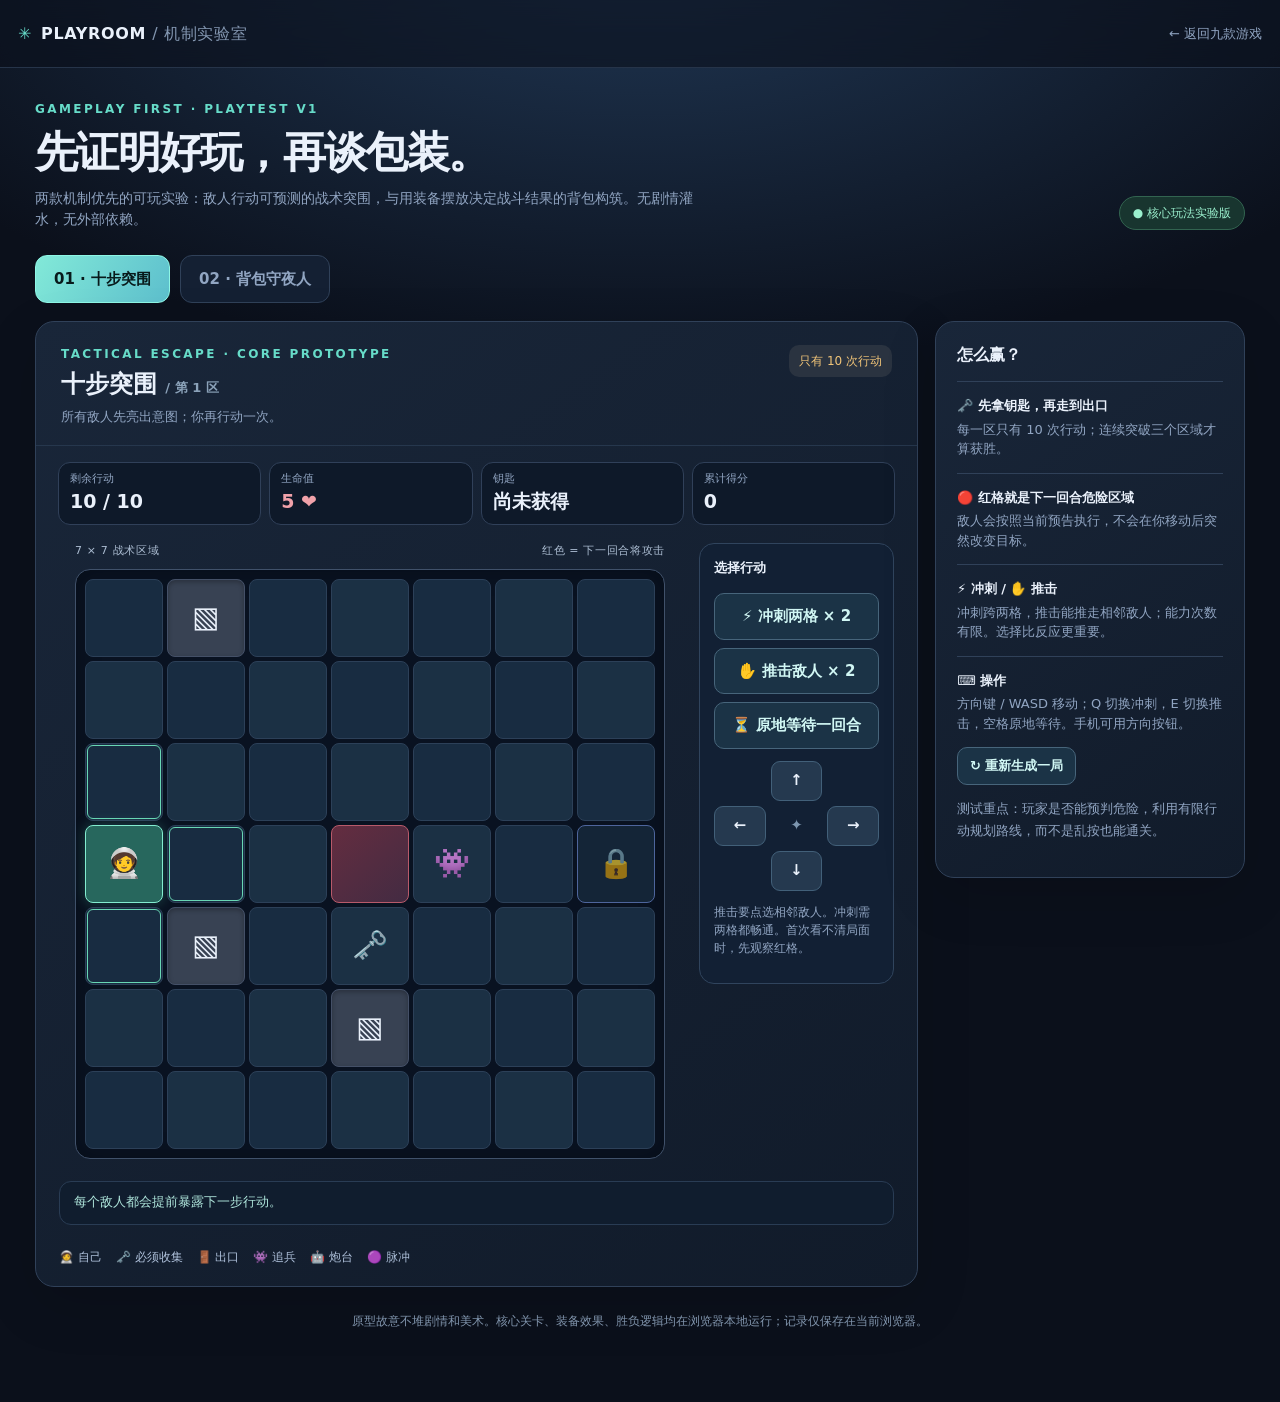
==== commit 45dfa497: "feat: inter-stage tactical supply choices; fix enemy progression, dash pickups and arc effect" ====
--- a/prototypes/index.html
+++ b/prototypes/index.html
@@ -34,7 +34,7 @@
 function switchTo(k){active=k;$('#tabT').classList.toggle('on',k==='t');$('#tabB').classList.toggle('on',k==='b');$('#tView').classList.toggle('hidden',k!=='t');$('#bView').classList.toggle('hidden',k!=='b')}
 let t,seedCount=0;
 function newRunT(){seedCount++;t={stage:1,hp:5,maxHp:5,score:0,seed:((Date.now()^seedCount*7919)>>>0),over:'',note:'看清红色预警区。先拿钥匙，再进入出口。',mode:'move'};newStageT();renderT()}
-function newStageT(){const r=rand(t.seed+t.stage*17077),key=([{x:2,y:2},{x:3,y:2},{x:4,y:2},{x:2,y:4},{x:3,y:4},{x:4,y:4}])[Math.floor(r()*6)];const avoid=new Set(['0,3','6,3','3,3',tileKey(key),'1,3','2,3','4,3','5,3']);const walls=[];const wallCount=2+t.stage;for(let n=0;n<200&&walls.length<wallCount;n++){const p={x:1+Math.floor(r()*5),y:Math.floor(r()*7)};if(!avoid.has(tileKey(p))&&!walls.some(w=>same(w,p))&&p.y!==3&&![[4,3],[5,1],[4,5],[3,0]].some(([x,y])=>x===p.x&&y===p.y))walls.push(p)}let enemies=[{kind:'hunter',x:4,y:3,id:1}];if(t.stage>=2)enemies.push({kind:'turret',x:5,y:3,id:2});if(t.stage>=2)enemies.push({kind:'pulse',x:4,y:5,id:3});t.p={x:0,y:3};t.exit={x:6,y:3};t.key=key;t.gotKey=false;t.walls=walls;t.enemies=enemies;t.turn=0;t.turnLimit=10;t.dash=2;t.push=2;t.mode='move';t.over='';t.note='每个敌人都会提前暴露下一步行动。'}
+function newStageT(){const r=rand(t.seed+t.stage*17077),key=([{x:2,y:2},{x:3,y:2},{x:4,y:2},{x:2,y:4},{x:3,y:4},{x:4,y:4}])[Math.floor(r()*6)];const avoid=new Set(['0,3','6,3','3,3',tileKey(key),'1,3','2,3','4,3','5,3']);const walls=[];const wallCount=2+t.stage;for(let n=0;n<200&&walls.length<wallCount;n++){const p={x:1+Math.floor(r()*5),y:Math.floor(r()*7)};if(!avoid.has(tileKey(p))&&!walls.some(w=>same(w,p))&&p.y!==3&&![[4,3],[5,1],[4,5],[3,0]].some(([x,y])=>x===p.x&&y===p.y))walls.push(p)}let enemies=[{kind:'hunter',x:4,y:3,id:1}];if(t.stage>=2)enemies.push({kind:'turret',x:5,y:3,id:2});if(t.stage>=3)enemies.push({kind:'pulse',x:4,y:5,id:3});t.p={x:0,y:3};t.exit={x:6,y:3};t.key=key;t.gotKey=false;t.walls=walls;t.enemies=enemies;t.turn=0;t.turnLimit=10;t.dash=2;t.push=2;t.mode='move';t.over='';t.note='每个敌人都会提前暴露下一步行动。'}
 function blockedT(p,ignoreId=-1){return !inBounds(p)||t.walls.some(w=>same(w,p))||t.enemies.some(e=>e.id!==ignoreId&&same(e,p))}
 function hunterStep(e){const dx=Math.sign(t.p.x-e.x),dy=Math.sign(t.p.y-e.y);const first=Math.abs(t.p.x-e.x)>=Math.abs(t.p.y-e.y)?[{x:e.x+dx,y:e.y},{x:e.x,y:e.y+dy}]:[{x:e.x,y:e.y+dy},{x:e.x+dx,y:e.y}];return first.find(p=>inBounds(p)&&!t.walls.some(w=>same(w,p))&&!t.enemies.some(o=>o.id!==e.id&&same(o,p)))||{x:e.x,y:e.y}}
 function intentsT(){return t.enemies.map(e=>{let cells=[];let target=null;if(e.kind==='hunter'){target=hunterStep(e);cells=[target]}else if(e.kind==='turret'){const horizontal=Math.abs(t.p.x-e.x)>=Math.abs(t.p.y-e.y);const dx=horizontal?(t.p.x>=e.x?1:-1):0,dy=horizontal?0:(t.p.y>=e.y?1:-1);for(let i=1;i<=6;i++){const cell={x:e.x+dx*i,y:e.y+dy*i};if(!inBounds(cell)||t.walls.some(w=>same(w,cell)))break;cells.push(cell)}}else if(e.kind==='pulse'){cells=[{x:e.x,y:e.y},{x:e.x+1,y:e.y},{x:e.x-1,y:e.y},{x:e.x,y:e.y+1},{x:e.x,y:e.y-1}].filter(inBounds)}return{e,target,cells}})}
@@ -48,13 +48,13 @@
 if(kind==='wait'){afterActionT(old);renderT();return}
 if(Math.abs(dx)+Math.abs(dy)!==1)return;
 const d=kind==='dash'?2:1;if(kind==='dash'&&t.dash<=0)return;for(let step=1;step<=d;step++){const n={x:t.p.x+dx*step,y:t.p.y+dy*step};if(blockedT(n)) {t.note='道路被堵住了，选择其他方向。';renderT();return}}
-t.p={x:t.p.x+dx*d,y:t.p.y+dy*d};if(kind==='dash')t.dash--;t.mode='move';afterActionT(old);renderT()}
+if(Array.from({length:d},(_,i)=>({x:t.p.x+dx*(i+1),y:t.p.y+dy*(i+1)})).some(p=>same(p,t.key)))t.gotKey=true;t.p={x:t.p.x+dx*d,y:t.p.y+dy*d};if(kind==='dash')t.dash--;t.mode='move';afterActionT(old);renderT()}
 function tileClickT(x,y){if(t.over)return;const e=t.enemies.find(e=>e.x===x&&e.y===y);if(t.mode==='push'){if(e)actionT('push',0,0,e.id);else{t.note='推击模式：点击与自己相邻的敌人。';renderT()}return}const dx=x-t.p.x,dy=y-t.p.y;const n=near({x,y},t.p),amount=t.mode==='dash'?2:1;if(n===amount&&(dx===0||dy===0))actionT(t.mode,Math.sign(dx),Math.sign(dy));else{t.note=t.mode==='dash'?'冲刺模式：点击直线上相隔两格的地块。':'点击相邻地块，或使用方向键。';renderT()}}
 function modeT(mode){t.mode=t.mode===mode?'move':mode;t.note=mode==='dash'?'冲刺：点击两格外，或按方向键。':'推击：点击相邻的敌人。';renderT()}
 function escapeText(s){return String(s).replace(/[&<>"']/g,c=>({'&':'&amp;','<':'&lt;','>':'&gt;','"':'&quot;',"'":'&#39;'}[c]))}
-function renderT(){const root=$('#tGame');if(t.over==='win'||t.over==='lose'){const win=t.over==='win';root.innerHTML='<div class="overlay"><div class="kicker">'+(win?'MISSION COMPLETE':'MISSION FAILED')+'</div><div class="big">'+(win?'🏆':'💀')+'</div><h2>'+(win?'三重突围成功':'本次突围失败')+'</h2><p>'+(win?'你用有限的行动突破了三片封锁区。':'你倒在第 '+t.stage+' 区。每个红格都预告了危险，可以尝试更早规划路线。')+'</p><p>本次得分：<b>'+t.score+'</b> · 历史最佳：<b>'+safeStore.get('playroom_t_best')+'</b></p><button class="btn primary" id="tAgain">重新挑战随机布局 ↻</button></div>';$('#tAgain').onclick=newRunT;return}if(t.over==='stage'){root.innerHTML='<div class="overlay"><div class="kicker">AREA CLEAR / '+t.stage+' OF 3</div><div class="big">🗝️</div><h2>成功突破第 '+t.stage+' 区</h2><p>当前生命 '+t.hp+' / '+t.maxHp+' · 总分 '+t.score+'。下一关会新增一种敌人，进入时恢复 1 点生命。</p><button class="btn primary" id="tNext">进入下一片封锁区 →</button></div>';$('#tNext').onclick=()=>{t.hp=Math.min(t.maxHp,t.hp+1);t.stage++;newStageT();renderT()};return}
+function renderT(){const root=$('#tGame');if(t.over==='win'||t.over==='lose'){const win=t.over==='win';root.innerHTML='<div class="overlay"><div class="kicker">'+(win?'MISSION COMPLETE':'MISSION FAILED')+'</div><div class="big">'+(win?'🏆':'💀')+'</div><h2>'+(win?'三重突围成功':'本次突围失败')+'</h2><p>'+(win?'你用有限的行动突破了三片封锁区。':'你倒在第 '+t.stage+' 区。每个红格都预告了危险，可以尝试更早规划路线。')+'</p><p>本次得分：<b>'+t.score+'</b> · 历史最佳：<b>'+safeStore.get('playroom_t_best')+'</b></p><button class="btn primary" id="tAgain">重新挑战随机布局 ↻</button></div>';$('#tAgain').onclick=newRunT;return}if(t.over==='stage'){root.innerHTML='<div class="overlay"><div class="kicker">AREA CLEAR / '+t.stage+' OF 3</div><div class="big">🗝️</div><h2>成功突破第 '+t.stage+' 区</h2><p>当前生命 '+t.hp+' / '+t.maxHp+' · 得分 '+t.score+'。请选择下一关携带的一项补给：</p><div class="btnrow" style="justify-content:center"><button class="btn" data-upgrade="heal">❤️ 恢复 2 生命</button><button class="btn" data-upgrade="dash">⚡ 额外 2 次冲刺</button><button class="btn" data-upgrade="push">✋ 额外 2 次推击</button></div><p class="hint">三选一。敌人种类会随关卡增加；补给只对下一关生效。</p></div>';root.querySelectorAll('[data-upgrade]').forEach(el=>el.onclick=()=>{const choice=el.dataset.upgrade;t.stage++;if(choice==='heal')t.hp=Math.min(t.maxHp,t.hp+2);newStageT();if(choice==='dash')t.dash+=2;if(choice==='push')t.push+=2;renderT()});return}
 const intents=intentsT(),danger=new Set(intents.flatMap(i=>i.cells.map(tileKey)));const cells=[];for(let y=0;y<7;y++)for(let x=0;x<7;x++){const p={x,y},wall=t.walls.some(w=>same(w,p)),enemy=t.enemies.find(e=>same(e,p)),player=same(t.p,p),exit=same(t.exit,p),key=same(t.key,p)&&!t.gotKey;const possible=t.mode==='push'?enemy&&near(p,t.p)===1:near(p,t.p)===(t.mode==='dash'?2:1)&&(x===t.p.x||y===t.p.y);let icon=wall?'▧':player?'🧑‍🚀':enemy?({hunter:'👾',turret:'🤖',pulse:'🟣'}[enemy.kind]):key?'🗝️':exit?(t.gotKey?'🚪':'🔒'):'';cells.push('<button class="tile '+(wall?'wall ':'')+(danger.has(tileKey(p))?'danger ':'')+(player?'player ':'')+(exit?'exit ':'')+(exit&&!t.gotKey?'locked ':'')+(possible?'possible ':'')+'" data-tile="'+x+','+y+'" title="'+(enemy?({hunter:'追兵：向你所在位置推进',turret:'炮台：从自身沿直线发射激光，墙壁阻挡',pulse:'脉冲：攻击自己及四邻格'}[enemy.kind]):'')+'">'+icon+(enemy&&danger.has(tileKey(p))?'<span class="mark">!</span>':'')+'</button>')}
-root.innerHTML='<div class="game-head"><div><div class="eyebrow">TACTICAL ESCAPE · CORE PROTOTYPE</div><h2>十步突围 <span style="font-size:13px;color:#8ba2b9">/ 第 '+t.stage+' 区</span></h2><p>所有敌人先亮出意图；你再行动一次。</p></div><span class="badge">只有 '+t.turnLimit+' 次行动</span></div><div class="stats"><div class="stat"><small>剩余行动</small><b>'+(t.turnLimit-t.turn)+' / '+t.turnLimit+'</b></div><div class="stat"><small>生命值</small><b style="color:#f1a2aa">'+t.hp+' ❤</b></div><div class="stat"><small>钥匙</small><b>'+(t.gotKey?'已获得 ✓':'尚未获得')+'</b></div><div class="stat"><small>累计得分</small><b>'+t.score+'</b></div></div><div class="board-wrap"><div class="board-panel"><div class="board-label"><span>7 × 7 战术区域</span><span>红色 = 下一回合将攻击</span></div><div class="t-board">'+cells.join('')+'</div></div><div class="controls"><h4>选择行动</h4><button class="btn '+(t.mode==='dash'?'on':'')+'" data-mode="dash" '+(!t.dash?'disabled':'')+'>⚡ 冲刺两格 × '+t.dash+'</button><button class="btn '+(t.mode==='push'?'on':'')+'" data-mode="push" '+(!t.push?'disabled':'')+'>✋ 推击敌人 × '+t.push+'</button><button class="btn" data-wait="1">⏳ 原地等待一回合</button><div class="dpad"><span class="blank">·</span><button data-dir="0,-1">↑</button><span class="blank">·</span><button data-dir="-1,0">←</button><button data-dir="0,1">↓</button><button data-dir="1,0">→</button></div><p class="hint">推击要点选相邻敌人。冲刺需两格都畅通。首次看不清局面时，先观察红格。</p></div></div><div class="status" role="status">'+escapeText(t.note)+'</div><div class="legend"><span>🧑‍🚀 自己</span><span>🗝️ 必须收集</span><span>🚪 出口</span><span>👾 追兵</span><span>🤖 炮台</span><span>🟣 脉冲</span></div>';
+root.innerHTML='<div class="game-head"><div><div class="eyebrow">TACTICAL ESCAPE · CORE PROTOTYPE</div><h2>十步突围 <span style="font-size:13px;color:#8ba2b9">/ 第 '+t.stage+' 区</span></h2><p>所有敌人先亮出意图；你再行动一次。</p></div><span class="badge">只有 '+t.turnLimit+' 次行动</span></div><div class="stats"><div class="stat"><small>剩余行动</small><b>'+(t.turnLimit-t.turn)+' / '+t.turnLimit+'</b></div><div class="stat"><small>生命值</small><b style="color:#f1a2aa">'+t.hp+' ❤</b></div><div class="stat"><small>钥匙</small><b>'+(t.gotKey?'已获得 ✓':'尚未获得')+'</b></div><div class="stat"><small>累计得分</small><b>'+t.score+'</b></div></div><div class="board-wrap"><div class="board-panel"><div class="board-label"><span>7 × 7 战术区域</span><span>红色 = 下一回合将攻击</span></div><div class="t-board">'+cells.join('')+'</div></div><div class="controls"><h4>选择行动</h4><button class="btn '+(t.mode==='dash'?'on':'')+'" data-mode="dash" '+(!t.dash?'disabled':'')+'>⚡ 冲刺两格 × '+t.dash+'</button><button class="btn '+(t.mode==='push'?'on':'')+'" data-mode="push" '+(!t.push?'disabled':'')+'>✋ 推击敌人 × '+t.push+'</button><button class="btn" data-wait="1">⏳ 原地等待一回合</button><div class="dpad"><span class="blank">·</span><button data-dir="0,-1">↑</button><span class="blank">·</span><button data-dir="-1,0">←</button><span style="text-align:center;color:#7d96af;align-self:center">✦</span><button data-dir="1,0">→</button><span class="blank">·</span><button data-dir="0,1">↓</button><span class="blank">·</span></div><p class="hint">推击要点选相邻敌人。冲刺需两格都畅通。首次看不清局面时，先观察红格。</p></div></div><div class="status" role="status">'+escapeText(t.note)+'</div><div class="legend"><span>🧑‍🚀 自己</span><span>🗝️ 必须收集</span><span>🚪 出口</span><span>👾 追兵</span><span>🤖 炮台</span><span>🟣 脉冲</span></div>';
 root.querySelectorAll('[data-tile]').forEach(b=>b.onclick=()=>{const [x,y]=b.dataset.tile.split(',').map(Number);tileClickT(x,y)});
 root.querySelectorAll('[data-mode]').forEach(b=>b.onclick=()=>modeT(b.dataset.mode));
 root.querySelector('[data-wait]').onclick=()=>actionT('wait');
@@ -84,7 +84,7 @@
 function occupied(){const map=new Map();for(const it of b.items){if(it.x===null)continue;const s=size(it);for(let yy=it.y;yy<it.y+s.h;yy++)for(let xx=it.x;xx<it.x+s.w;xx++)map.set(xx+','+yy,it)}return map}
 function fits(it,x,y){const s=size(it),map=occupied();if(x+s.w>4||y+s.h>3||x<0||y<0)return false;for(let yy=y;yy<y+s.h;yy++)for(let xx=x;xx<x+s.w;xx++)if(map.has(xx+','+yy)&&map.get(xx+','+yy).id!==it.id)return false;return true}
 function adjacentGear(it,types){const s=size(it);return b.items.filter(j=>j.id!==it.id&&j.x!==null&&types.includes(j.type)).filter(j=>{const o=size(j);return (it.x+ s.w===j.x||j.x+o.w===it.x)&&it.y<j.y+o.h&&j.y<it.y+s.h || (it.y+s.h===j.y||j.y+o.h===it.y)&&it.x<j.x+o.w&&j.x<it.x+s.w})}
-function calc(){let physical=0,magic=0,armor=0,heal=0,burn=0,burst=0,self=0;const events=[];for(const it of b.items){if(it.x===null)continue;const t=it.type;if(['blade','dagger','bow'].includes(t)){let value={blade:5,dagger:3,bow:4}[t];const stones=adjacentGear(it,['whet']).length;value+=stones*3;if(t==='bow'&&(it.x===0||it.y===0||it.x+size(it).w===4||it.y+size(it).h===3))value+=3;const fire=adjacentGear(it,['ember']).length;if(fire)burn+=2*fire;physical+=value;if(stones||fire)events.push(GEAR[t].name+' 联动：+'+(stones*3)+'攻击 / '+(fire*2)+'灼烧')}else if(t==='wand'){const v=5+4*adjacentGear(it,['lens']).length;magic+=v;if(v>5)events.push('聚能镜强化魔杖 +'+(v-5))}else if(t==='shield'||t==='plate'){const v=(t==='shield'?3:4)+adjacentGear(it,['rune']).length*3;armor+=v;if(v>(t==='shield'?3:4))events.push('守护符文强化防御')}else if(t==='heart')heal+=2;else if(t==='bomb')burst+=9;else if(t==='curse'){physical+=9;self+=2}else if(t==='spark'&&adjacentGear(it,['ember']).length){magic+=4;events.push('电弧核心与火种共鸣 +4法伤')}}return{physical,magic,armor,heal,burn,burst,self,events}}
+function calc(){let physical=0,magic=0,armor=0,heal=0,burn=0,burst=0,self=0,arcBoost=0;const events=[];for(const it of b.items){if(it.x===null)continue;const t=it.type;if(['blade','dagger','bow'].includes(t)){let value={blade:5,dagger:3,bow:4}[t];const stones=adjacentGear(it,['whet']).length;value+=stones*3;if(t==='bow'&&(it.x===0||it.y===0||it.x+size(it).w===4||it.y+size(it).h===3))value+=3;const fire=adjacentGear(it,['ember']).length;if(fire)burn+=2*fire;physical+=value;if(stones||fire)events.push(GEAR[t].name+' 联动：+'+(stones*3)+'攻击 / '+(fire*2)+'灼烧')}else if(t==='wand'){const v=5+4*adjacentGear(it,['lens']).length;magic+=v;if(v>5)events.push('聚能镜强化魔杖 +'+(v-5))}else if(t==='shield'||t==='plate'){const v=(t==='shield'?3:4)+adjacentGear(it,['rune']).length*3;armor+=v;if(v>(t==='shield'?3:4))events.push('守护符文强化防御')}else if(t==='heart')heal+=2;else if(t==='bomb')burst+=9;else if(t==='curse'){physical+=9;self+=2}else if(t==='spark'&&adjacentGear(it,['ember']).length)arcBoost+=4}if(magic&&arcBoost){magic+=arcBoost;events.push('电弧核心与火种强化已有法术 +'+arcBoost)}return{physical,magic,armor,heal,burn,burst,self,events}}
 function monster(){const mons=[{name:'裂牙鼠群',icon:'🐀',hp:18,atk:5,armor:0},{name:'铁皮爬行者',icon:'🦂',hp:26,atk:6,armor:2},{name:'噬火恶犬',icon:'🐺',hp:32,atk:8,armor:1},{name:'重甲守卫',icon:'🗿',hp:38,atk:8,armor:5},{name:'暗影领主',icon:'👹',hp:45,atk:10,armor:4}];return{...mons[b.night-1],maxHp:mons[b.night-1].hp}}
 function newRunB(){if(bTimer)clearTimeout(bTimer);uid=0;b={night:1,hp:42,maxHp:42,items:[own('blade',1,1),own('shield',3,1),own('ember'),own('whet')],selected:null,mode:'prepare',enemy:null,logs:[],round:0,combats:0,seed:Date.now()>>>0};b.enemy=monster();renderB()}
 function chooseB(id){if(b.mode!=='prepare')return;const it=b.items.find(z=>z.id===id);if(!it)return;if(it.x!==null){it.x=null;it.y=null}b.selected=b.selected===id?null:id;renderB()}
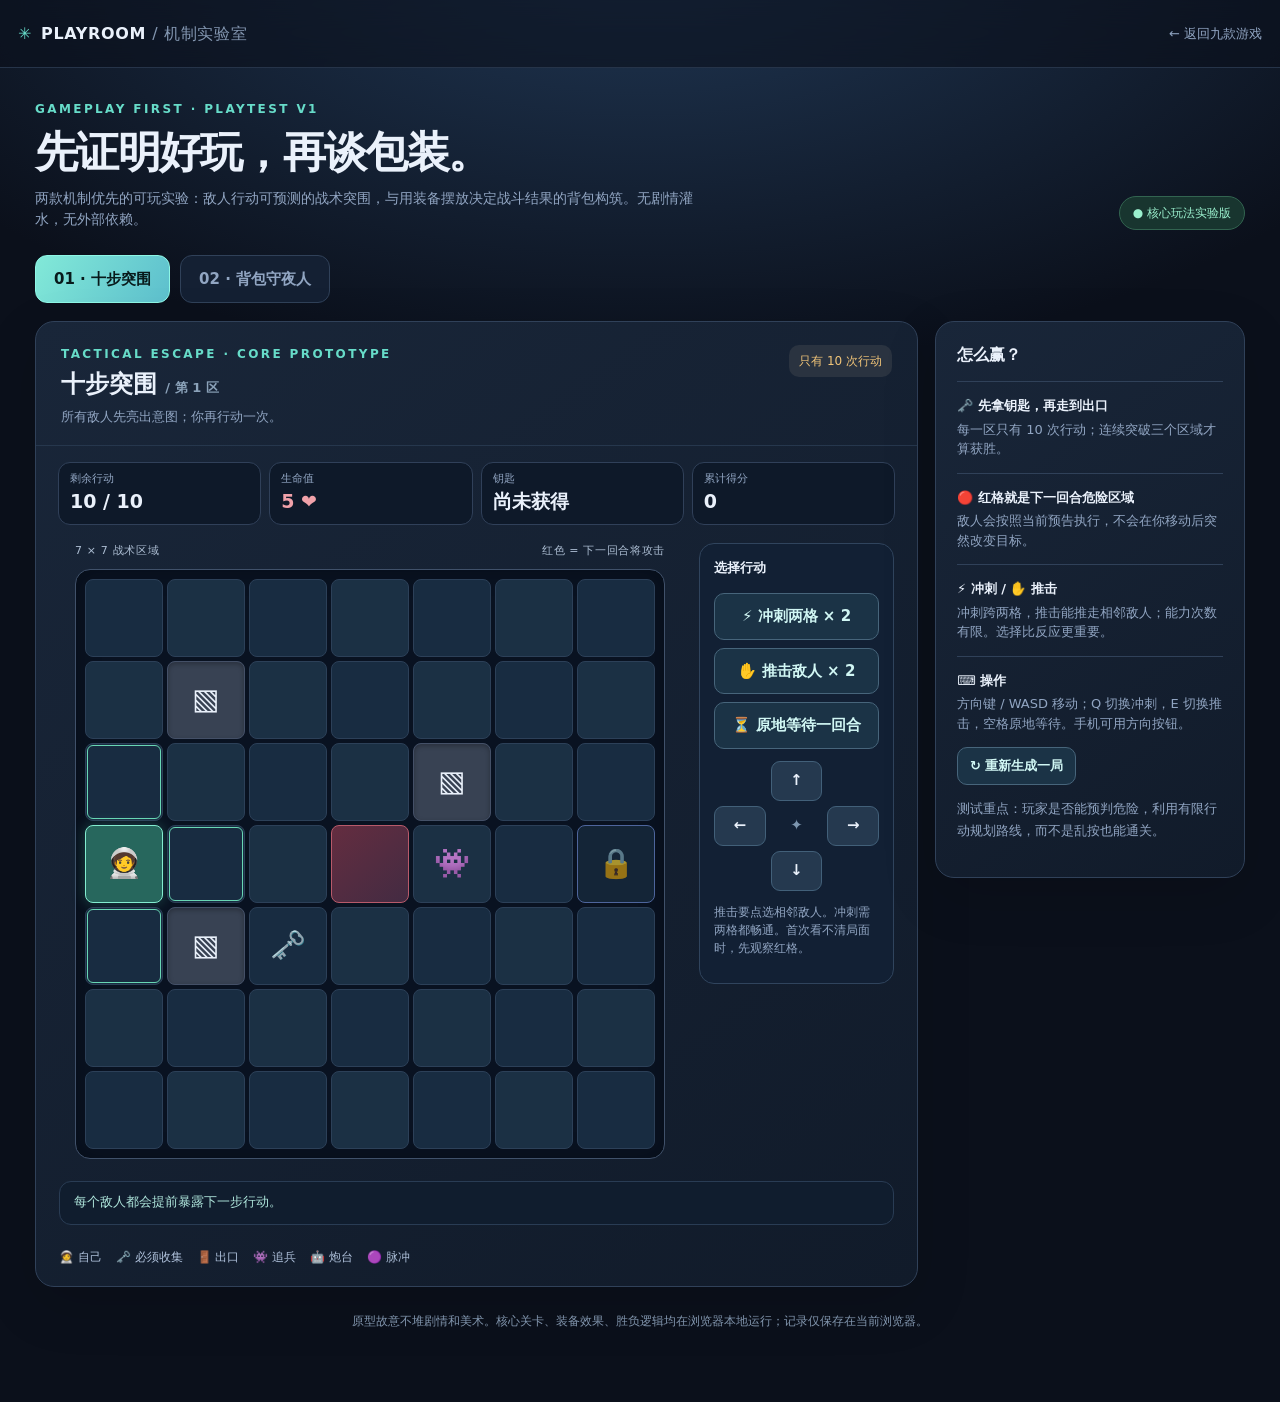
==== commit d29d8a05: "balance: increase late-night challenge and randomize visible enemy traits" ====
--- a/prototypes/index.html
+++ b/prototypes/index.html
@@ -85,7 +85,7 @@
 function fits(it,x,y){const s=size(it),map=occupied();if(x+s.w>4||y+s.h>3||x<0||y<0)return false;for(let yy=y;yy<y+s.h;yy++)for(let xx=x;xx<x+s.w;xx++)if(map.has(xx+','+yy)&&map.get(xx+','+yy).id!==it.id)return false;return true}
 function adjacentGear(it,types){const s=size(it);return b.items.filter(j=>j.id!==it.id&&j.x!==null&&types.includes(j.type)).filter(j=>{const o=size(j);return (it.x+ s.w===j.x||j.x+o.w===it.x)&&it.y<j.y+o.h&&j.y<it.y+s.h || (it.y+s.h===j.y||j.y+o.h===it.y)&&it.x<j.x+o.w&&j.x<it.x+s.w})}
 function calc(){let physical=0,magic=0,armor=0,heal=0,burn=0,burst=0,self=0,arcBoost=0;const events=[];for(const it of b.items){if(it.x===null)continue;const t=it.type;if(['blade','dagger','bow'].includes(t)){let value={blade:5,dagger:3,bow:4}[t];const stones=adjacentGear(it,['whet']).length;value+=stones*3;if(t==='bow'&&(it.x===0||it.y===0||it.x+size(it).w===4||it.y+size(it).h===3))value+=3;const fire=adjacentGear(it,['ember']).length;if(fire)burn+=2*fire;physical+=value;if(stones||fire)events.push(GEAR[t].name+' 联动：+'+(stones*3)+'攻击 / '+(fire*2)+'灼烧')}else if(t==='wand'){const v=5+4*adjacentGear(it,['lens']).length;magic+=v;if(v>5)events.push('聚能镜强化魔杖 +'+(v-5))}else if(t==='shield'||t==='plate'){const v=(t==='shield'?3:4)+adjacentGear(it,['rune']).length*3;armor+=v;if(v>(t==='shield'?3:4))events.push('守护符文强化防御')}else if(t==='heart')heal+=2;else if(t==='bomb')burst+=9;else if(t==='curse'){physical+=9;self+=2}else if(t==='spark'&&adjacentGear(it,['ember']).length)arcBoost+=4}if(magic&&arcBoost){magic+=arcBoost;events.push('电弧核心与火种强化已有法术 +'+arcBoost)}return{physical,magic,armor,heal,burn,burst,self,events}}
-function monster(){const mons=[{name:'裂牙鼠群',icon:'🐀',hp:18,atk:5,armor:0},{name:'铁皮爬行者',icon:'🦂',hp:26,atk:6,armor:2},{name:'噬火恶犬',icon:'🐺',hp:32,atk:8,armor:1},{name:'重甲守卫',icon:'🗿',hp:38,atk:8,armor:5},{name:'暗影领主',icon:'👹',hp:45,atk:10,armor:4}];return{...mons[b.night-1],maxHp:mons[b.night-1].hp}}
+function monster(){const mons=[{name:'裂牙鼠群',icon:'🐀',hp:18,atk:5,armor:0},{name:'铁皮爬行者',icon:'🦂',hp:29,atk:7,armor:2},{name:'噬火恶犬',icon:'🐺',hp:37,atk:9,armor:1},{name:'重甲守卫',icon:'🗿',hp:46,atk:10,armor:5},{name:'暗影领主',icon:'👹',hp:55,atk:11,armor:4}];const m={...mons[b.night-1]};if(b.night>1){const roll=Math.floor(rand(b.seed+b.night*124997)()*3);if(roll===0){m.hp+=4;m.trait='厚皮：生命 +4'}else if(roll===1){m.armor+=1;m.trait='铁甲：护甲 +1'}else{m.atk+=1;m.trait='暴走：攻击 +1'}}m.maxHp=m.hp;return m}
 function newRunB(){if(bTimer)clearTimeout(bTimer);uid=0;b={night:1,hp:42,maxHp:42,items:[own('blade',1,1),own('shield',3,1),own('ember'),own('whet')],selected:null,mode:'prepare',enemy:null,logs:[],round:0,combats:0,seed:Date.now()>>>0};b.enemy=monster();renderB()}
 function chooseB(id){if(b.mode!=='prepare')return;const it=b.items.find(z=>z.id===id);if(!it)return;if(it.x!==null){it.x=null;it.y=null}b.selected=b.selected===id?null:id;renderB()}
 function placeB(x,y){if(b.mode!=='prepare')return;const map=occupied(),hit=map.get(x+','+y);if(hit){hit.x=null;hit.y=null;b.selected=hit.id;renderB();return}const it=b.items.find(i=>i.id===b.selected);if(it&&fits(it,x,y)){it.x=x;it.y=y;b.selected=null;renderB()}else if(it){b.logs=['这里无法容纳所选装备。可以旋转或调整其他物品的位置。'];renderB()}}
@@ -99,7 +99,7 @@
 if(b.mode==='reward'){const opts=rewardOptions();root.innerHTML='<div class="game-head"><div><div class="eyebrow">NIGHT '+b.night+' CLEAR</div><h2>战利品三选一</h2><p>获得的新装备会进入库存，你可以随时重新摆放所有装备。</p></div><span class="badge">剩余生命 '+b.hp+'</span></div><div style="padding:22px"><div class="overlay" style="min-height:90px;padding:10px"><div class="big" style="font-size:42px">🎁</div><h2>今晚幸存！</h2></div><div class="reward">'+opts.map(t=>'<button data-loot="'+t+'"><span class="emoji">'+GEAR[t].icon+'</span><b>'+GEAR[t].name+'</b><small>'+GEAR[t].desc+'</small></button>').join('')+'</div><p class="hint">当前生命不会自动回满，下一夜通常更难。选攻击、防御还是续航？</p></div>';root.querySelectorAll('[data-loot]').forEach(e=>e.onclick=()=>takeReward(e.dataset.loot));return}
 const map=occupied(),slots=[];for(let y=0;y<3;y++)for(let x=0;x<4;x++){const it=map.get(x+','+y);slots.push('<button class="slot '+(it?'filled ':'')+(it&&it.x===x&&it.y===y?'anchor ':'')+(b.selected&&!it?'selected-place':'')+'" data-place="'+x+','+y+'" title="'+(it?GEAR[it.type].name:'空格')+'">'+(it&&it.x===x&&it.y===y?GEAR[it.type].icon:it?'<span style="opacity:.45;font-size:13px">◆</span>':'')+(it&&it.x===x&&it.y===y?'<span class="small">'+size(it).w+'×'+size(it).h+'</span>':'')+'</button>')}
 const hpPct=100*b.hp/b.maxHp,enemyPct=100*b.enemy.hp/b.enemy.maxHp;
-root.innerHTML='<div class="game-head"><div><div class="eyebrow">BACKPACK SURVIVOR · CORE PROTOTYPE</div><h2>背包守夜人</h2><p>用位置和邻接效果决定战斗。胜利后获得新装备。</p></div><span class="badge">第 '+b.night+' / 5 夜</span></div><div class="stats"><div class="stat"><small>生命</small><b style="color:#92e7bb">'+b.hp+' / '+b.maxHp+'</b></div><div class="stat"><small>物理 / 法伤</small><b>'+c.physical+' / '+c.magic+'</b></div><div class="stat"><small>护盾 / 灼烧</small><b>'+c.armor+' / '+c.burn+'</b></div><div class="stat"><small>治疗 / 首回合爆发</small><b>'+c.heal+' / '+c.burst+'</b></div></div><div class="backpack-layout"><div><div class="board-label"><span>YOUR BACKPACK · 4 × 3</span><span>物品邻接激活组合</span></div><div class="bag-board">'+slots.join('')+'</div><div class="btnrow"><button class="btn sm" id="bRotate" '+(b.mode!=='prepare'||!b.selected?'disabled':'')+'>↻ 旋转所选装备</button><span class="hint">点击已摆放的物品可取出并重新布置</span></div><div class="battle-card"><div class="battle-line"><h3>'+b.enemy.icon+' '+b.enemy.name+'</h3><b>护甲 '+b.enemy.armor+'</b></div><div class="bars"><span style="width:'+enemyPct+'%"></span></div><div class="battle-line" style="color:#9caec6;font-size:12px"><span>敌方生命 '+b.enemy.hp+'/'+b.enemy.maxHp+'</span><span>每回合攻击 '+b.enemy.atk+'</span></div><div class="bars hero"><span style="width:'+hpPct+'%"></span></div><div class="battle-line" style="font-size:12px;color:#9fb2c6"><span>守夜人 '+b.hp+'/'+b.maxHp+'</span><span>回合 '+b.round+'/8</span></div></div><div class="preview"><b>实时效果预测：</b> 每回合预计输出 '+(Math.max(0,c.physical-b.enemy.armor)+c.magic+c.burn)+'；承伤 '+Math.max(1,b.enemy.atk-c.armor)+(c.self?'，反噬 '+c.self:'')+(c.heal?'，回血 '+c.heal:'')+'。'+(c.events.length?'<br>✨ '+escapeText(c.events.join('；')):'<br>将装备摆在一起，尝试触发联动。')+'</div><div class="btnrow" style="margin-top:16px"><button class="btn gold" id="bFight" '+(b.mode==='fight'?'disabled':'')+'>⚔️ '+(b.mode==='fight'?'战斗进行中…':'开始第 '+b.night+' 夜战斗')+'</button></div><p class="hint">单场战斗最多 8 回合。攻击与格挡按回合结算，消灭敌人后不受该回合反击。</p><div class="log" role="status">'+(b.logs.length?b.logs.map(escapeText).join('<br>'):'进入战斗前可以随意调整装备摆放。')+'</div></div><div><div class="board-label"><span>YOUR ITEMS</span><span>'+b.items.length+' 件装备</span></div><div class="loot">'+b.items.map(it=>'<button class="gear '+(b.selected===it.id?'on':'')+'" data-gear="'+it.id+'" '+(b.mode!=='prepare'?'disabled':'')+'><span class="icon">'+GEAR[it.type].icon+'</span><span><b>'+GEAR[it.type].name+(it.x!==null?' ✓':'')+'</b><small>'+GEAR[it.type].desc+'</small></span></button>').join('')+'</div><p class="hint">点击装备 → 点击背包空格放入。再次点击已放装备可以取下。大件可旋转。</p></div></div>';
+root.innerHTML='<div class="game-head"><div><div class="eyebrow">BACKPACK SURVIVOR · CORE PROTOTYPE</div><h2>背包守夜人</h2><p>用位置和邻接效果决定战斗。胜利后获得新装备。</p></div><span class="badge">第 '+b.night+' / 5 夜</span></div><div class="stats"><div class="stat"><small>生命</small><b style="color:#92e7bb">'+b.hp+' / '+b.maxHp+'</b></div><div class="stat"><small>物理 / 法伤</small><b>'+c.physical+' / '+c.magic+'</b></div><div class="stat"><small>护盾 / 灼烧</small><b>'+c.armor+' / '+c.burn+'</b></div><div class="stat"><small>治疗 / 首回合爆发</small><b>'+c.heal+' / '+c.burst+'</b></div></div><div class="backpack-layout"><div><div class="board-label"><span>YOUR BACKPACK · 4 × 3</span><span>物品邻接激活组合</span></div><div class="bag-board">'+slots.join('')+'</div><div class="btnrow"><button class="btn sm" id="bRotate" '+(b.mode!=='prepare'||!b.selected?'disabled':'')+'>↻ 旋转所选装备</button><span class="hint">点击已摆放的物品可取出并重新布置</span></div><div class="battle-card"><div class="battle-line"><h3>'+b.enemy.icon+' '+b.enemy.name+'</h3><b>护甲 '+b.enemy.armor+'</b></div>'+(b.enemy.trait?'<div class="hint" style="margin:5px 0 9px;color:#edc987">'+b.enemy.trait+'</div>':'')+'<div class="bars"><span style="width:'+enemyPct+'%"></span></div><div class="battle-line" style="color:#9caec6;font-size:12px"><span>敌方生命 '+b.enemy.hp+'/'+b.enemy.maxHp+'</span><span>每回合攻击 '+b.enemy.atk+'</span></div><div class="bars hero"><span style="width:'+hpPct+'%"></span></div><div class="battle-line" style="font-size:12px;color:#9fb2c6"><span>守夜人 '+b.hp+'/'+b.maxHp+'</span><span>回合 '+b.round+'/8</span></div></div><div class="preview"><b>实时效果预测：</b> 每回合预计输出 '+(Math.max(0,c.physical-b.enemy.armor)+c.magic+c.burn)+'；承伤 '+Math.max(1,b.enemy.atk-c.armor)+(c.self?'，反噬 '+c.self:'')+(c.heal?'，回血 '+c.heal:'')+'。'+(c.events.length?'<br>✨ '+escapeText(c.events.join('；')):'<br>将装备摆在一起，尝试触发联动。')+'</div><div class="btnrow" style="margin-top:16px"><button class="btn gold" id="bFight" '+(b.mode==='fight'?'disabled':'')+'>⚔️ '+(b.mode==='fight'?'战斗进行中…':'开始第 '+b.night+' 夜战斗')+'</button></div><p class="hint">单场战斗最多 8 回合。攻击与格挡按回合结算，消灭敌人后不受该回合反击。</p><div class="log" role="status">'+(b.logs.length?b.logs.map(escapeText).join('<br>'):'进入战斗前可以随意调整装备摆放。')+'</div></div><div><div class="board-label"><span>YOUR ITEMS</span><span>'+b.items.length+' 件装备</span></div><div class="loot">'+b.items.map(it=>'<button class="gear '+(b.selected===it.id?'on':'')+'" data-gear="'+it.id+'" '+(b.mode!=='prepare'?'disabled':'')+'><span class="icon">'+GEAR[it.type].icon+'</span><span><b>'+GEAR[it.type].name+(it.x!==null?' ✓':'')+'</b><small>'+GEAR[it.type].desc+'</small></span></button>').join('')+'</div><p class="hint">点击装备 → 点击背包空格放入。再次点击已放装备可以取下。大件可旋转。</p></div></div>';
 root.querySelectorAll('[data-place]').forEach(e=>e.onclick=()=>{const [x,y]=e.dataset.place.split(',').map(Number);placeB(x,y)});root.querySelectorAll('[data-gear]').forEach(e=>e.onclick=()=>chooseB(+e.dataset.gear));$('#bRotate').onclick=rotateB;$('#bFight').onclick=fightB;}
 $('#bReset').onclick=newRunB;
 newRunT();newRunB();
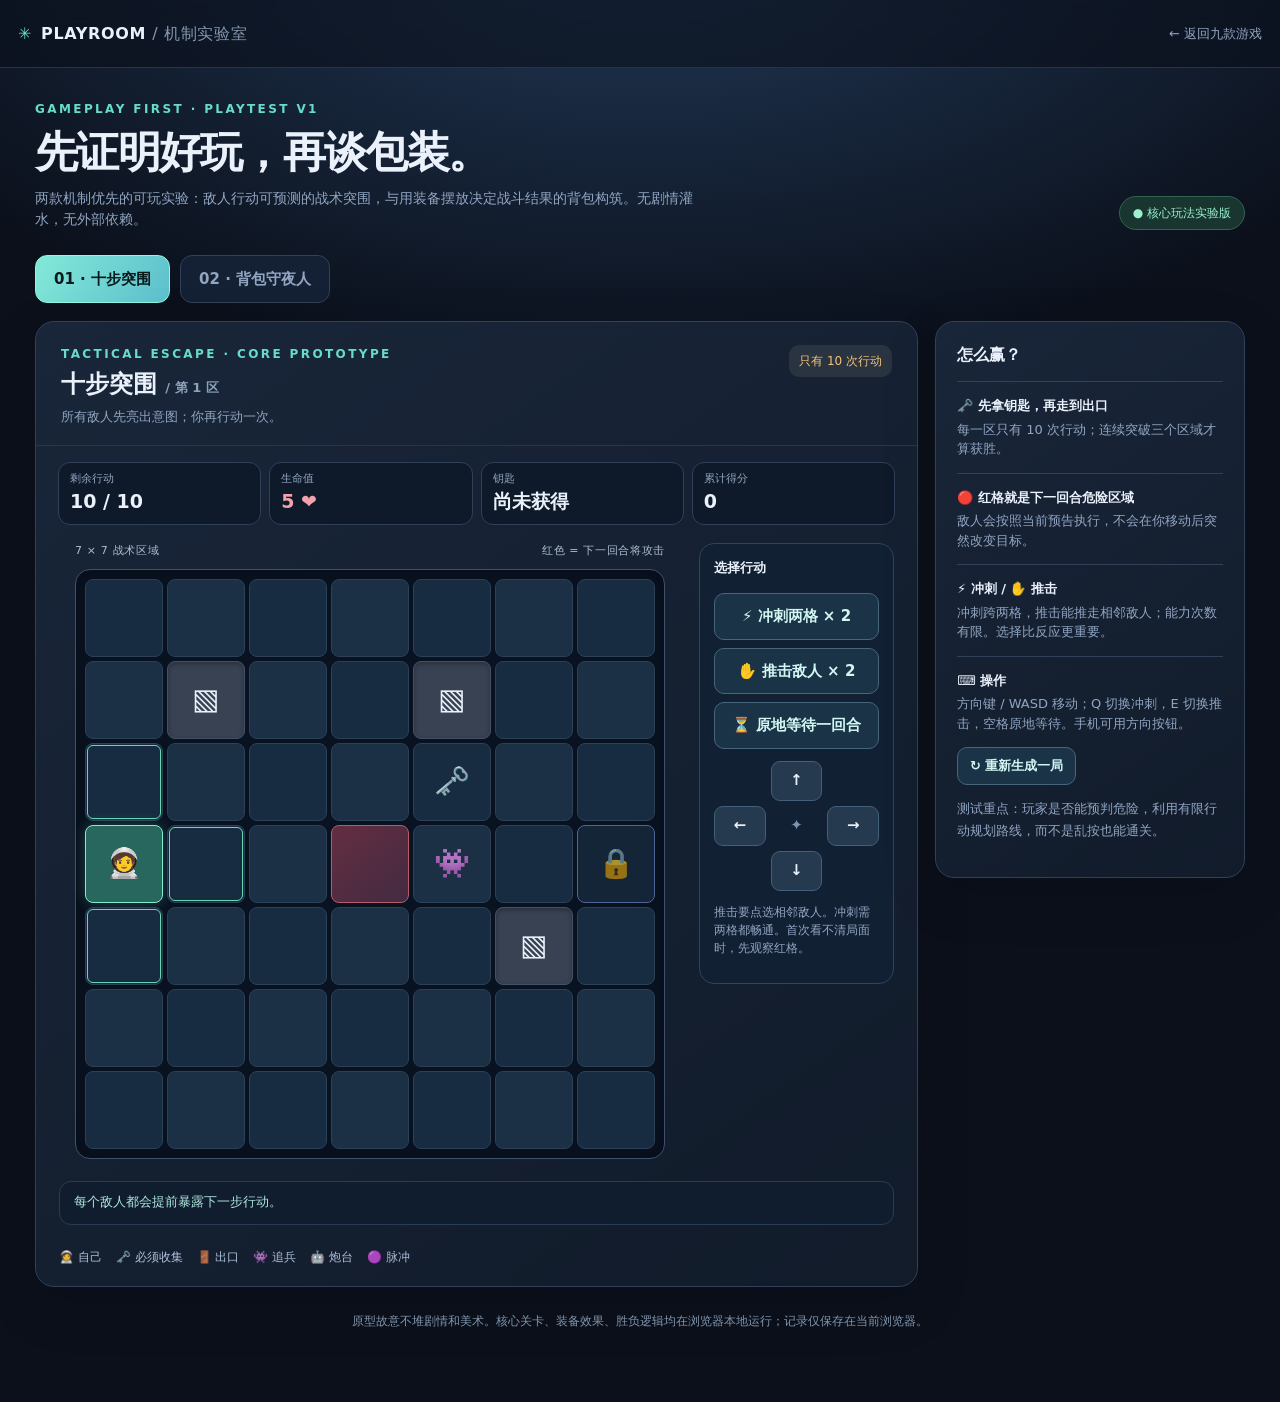
==== commit ab750bc5: "ux: teach first backpack synergy and clarify varied reward choices" ====
--- a/prototypes/index.html
+++ b/prototypes/index.html
@@ -15,7 +15,7 @@
 <div class="intro"><div><div class="eyebrow">GAMEPLAY FIRST · PLAYTEST V1</div><h1>先证明好玩，再谈包装。</h1><p>两款机制优先的可玩实验：敌人行动可预测的战术突围，与用装备摆放决定战斗结果的背包构筑。无剧情灌水，无外部依赖。</p></div><span class="flag">● 核心玩法实验版</span></div>
 <div class="tabs"><button class="tab on" id="tabT">01 · 十步突围</button><button class="tab" id="tabB">02 · 背包守夜人</button></div>
 <div id="tView" class="shell"><section class="paper" id="tGame"></section><aside class="paper side"><h3>怎么赢？</h3><div class="rule"><strong>🗝️ 先拿钥匙，再走到出口</strong>每一区只有 10 次行动；连续突破三个区域才算获胜。</div><div class="rule"><strong>🔴 红格就是下一回合危险区域</strong>敌人会按照当前预告执行，不会在你移动后突然改变目标。</div><div class="rule"><strong>⚡ 冲刺 / ✋ 推击</strong>冲刺跨两格，推击能推走相邻敌人；能力次数有限。选择比反应更重要。</div><div class="rule"><strong>⌨️ 操作</strong>方向键 / WASD 移动；Q 切换冲刺，E 切换推击，空格原地等待。手机可用方向按钮。</div><button class="btn sm" id="tReset">↻ 重新生成一局</button><p>测试重点：玩家是否能预判危险，利用有限行动规划路线，而不是乱按也能通关。</p></aside></div>
-<div id="bView" class="shell hidden"><section class="paper" id="bGame"></section><aside class="paper side"><h3>怎么赢？</h3><div class="rule"><strong>🎒 4×3 的背包是全部装备空间</strong>点击右侧装备，再点击空格摆放。点击已放置的装备可取回。</div><div class="rule"><strong>🔥 相邻才有联动</strong>磨刀石强化旁边的武器，火种让相邻武器附带灼烧；护甲和符文也能组合。</div><div class="rule"><strong>⚔️ 战斗自动，但结果由你的布局决定</strong>每晚战胜怪物后，三选一获得新装备；必须打赢五晚。</div><div class="rule"><strong>🧠 可以重排，不可以无脑堆满</strong>不同怪物的护甲、伤害和生命不同，装备的摆放与取舍直接影响生存。</div><button class="btn sm" id="bReset">↻ 重新开始守夜</button><p>测试重点：能否自然发现装备协同，以及每次获得战利品后是否想重新调整布局。</p></aside></div>
+<div id="bView" class="shell hidden"><section class="paper" id="bGame"></section><aside class="paper side"><h3>怎么赢？</h3><div class="rule"><strong>🧪 开局提示</strong>火种、磨刀石最初还在库存中。先试着把它们放在铁剑旁边，看看伤害和灼烧会怎样变化。之后尝试自己构筑。</div><div class="rule"><strong>🎒 4×3 的背包是全部装备空间</strong>点击右侧装备，再点击空格摆放。点击已放置的装备可取回。</div><div class="rule"><strong>🔥 相邻才有联动</strong>磨刀石强化旁边的武器，火种让相邻武器附带灼烧；护甲和符文也能组合。</div><div class="rule"><strong>⚔️ 战斗自动，但结果由你的布局决定</strong>每晚战胜怪物后，三选一获得新装备；必须打赢五晚。</div><div class="rule"><strong>🧠 可以重排，不可以无脑堆满</strong>不同怪物的护甲、伤害和生命不同，装备的摆放与取舍直接影响生存。</div><button class="btn sm" id="bReset">↻ 重新开始守夜</button><p>测试重点：能否自然发现装备协同，以及每次获得战利品后是否想重新调整布局。</p></aside></div>
 <div class="footnote">原型故意不堆剧情和美术。核心关卡、装备效果、胜负逻辑均在浏览器本地运行；记录仅保存在当前浏览器。</div>
 </main>
 <script>
@@ -96,7 +96,7 @@
 function rewardOptions(){const r=rand(b.seed+b.night*997),groups=[['dagger','wand','bow','blade','bomb','curse'],['shield','plate','rune','heart'],['whet','ember','lens','spark']];const picks=groups.map(g=>g[Math.floor(r()*g.length)]);for(let i=picks.length-1;i>0;i--){const j=Math.floor(r()*(i+1));[picks[i],picks[j]]=[picks[j],picks[i]]}return picks}
 function takeReward(type){if(b.mode!=='reward')return;b.items.push(own(type));b.night++;b.enemy=monster();b.mode='prepare';b.logs=['获得 '+GEAR[type].name+'。重新摆放装备，再迎接第 '+b.night+' 夜。'];renderB()}
 function renderB(){const root=$('#bGame'),c=calc();if(['win','lose'].includes(b.mode)){const win=b.mode==='win';root.innerHTML='<div class="overlay"><div class="kicker">'+(win?'FIVE NIGHTS CLEARED':'THE NIGHT HAS FALLEN')+'</div><div class="big">'+(win?'🏆':'🌑')+'</div><h2>'+(win?'守住了全部五个夜晚':'夜间防线失守')+'</h2><p>'+(win?'你的布局策略支撑你度过全部挑战。':'失败于第 '+b.night+' 夜。想想是否需要更多伤害、护甲或新的联动。')+'</p><p>剩余生命 '+b.hp+' / '+b.maxHp+' · 历史最佳通关生命：'+safeStore.get('playroom_b_best')+'</p><button class="btn gold" id="bAgain">重新构筑，换一种策略 ↻</button></div>';$('#bAgain').onclick=newRunB;return}
-if(b.mode==='reward'){const opts=rewardOptions();root.innerHTML='<div class="game-head"><div><div class="eyebrow">NIGHT '+b.night+' CLEAR</div><h2>战利品三选一</h2><p>获得的新装备会进入库存，你可以随时重新摆放所有装备。</p></div><span class="badge">剩余生命 '+b.hp+'</span></div><div style="padding:22px"><div class="overlay" style="min-height:90px;padding:10px"><div class="big" style="font-size:42px">🎁</div><h2>今晚幸存！</h2></div><div class="reward">'+opts.map(t=>'<button data-loot="'+t+'"><span class="emoji">'+GEAR[t].icon+'</span><b>'+GEAR[t].name+'</b><small>'+GEAR[t].desc+'</small></button>').join('')+'</div><p class="hint">当前生命不会自动回满，下一夜通常更难。选攻击、防御还是续航？</p></div>';root.querySelectorAll('[data-loot]').forEach(e=>e.onclick=()=>takeReward(e.dataset.loot));return}
+if(b.mode==='reward'){const opts=rewardOptions();root.innerHTML='<div class="game-head"><div><div class="eyebrow">NIGHT '+b.night+' CLEAR</div><h2>战利品三选一</h2><p>获得的新装备会进入库存，你可以随时重新摆放所有装备。</p></div><span class="badge">剩余生命 '+b.hp+'</span></div><div style="padding:22px"><div class="overlay" style="min-height:90px;padding:10px"><div class="big" style="font-size:42px">🎁</div><h2>今晚幸存！</h2></div><div class="reward">'+opts.map(t=>'<button data-loot="'+t+'"><span class="emoji">'+GEAR[t].icon+'</span><b>'+GEAR[t].name+'</b><small>'+GEAR[t].desc+'</small></button>').join('')+'</div><p class="hint">每次提供进攻、生存、联动各一件。生命不会自动回满，下一夜还会出现不同的怪物词缀。</p></div>';root.querySelectorAll('[data-loot]').forEach(e=>e.onclick=()=>takeReward(e.dataset.loot));return}
 const map=occupied(),slots=[];for(let y=0;y<3;y++)for(let x=0;x<4;x++){const it=map.get(x+','+y);slots.push('<button class="slot '+(it?'filled ':'')+(it&&it.x===x&&it.y===y?'anchor ':'')+(b.selected&&!it?'selected-place':'')+'" data-place="'+x+','+y+'" title="'+(it?GEAR[it.type].name:'空格')+'">'+(it&&it.x===x&&it.y===y?GEAR[it.type].icon:it?'<span style="opacity:.45;font-size:13px">◆</span>':'')+(it&&it.x===x&&it.y===y?'<span class="small">'+size(it).w+'×'+size(it).h+'</span>':'')+'</button>')}
 const hpPct=100*b.hp/b.maxHp,enemyPct=100*b.enemy.hp/b.enemy.maxHp;
 root.innerHTML='<div class="game-head"><div><div class="eyebrow">BACKPACK SURVIVOR · CORE PROTOTYPE</div><h2>背包守夜人</h2><p>用位置和邻接效果决定战斗。胜利后获得新装备。</p></div><span class="badge">第 '+b.night+' / 5 夜</span></div><div class="stats"><div class="stat"><small>生命</small><b style="color:#92e7bb">'+b.hp+' / '+b.maxHp+'</b></div><div class="stat"><small>物理 / 法伤</small><b>'+c.physical+' / '+c.magic+'</b></div><div class="stat"><small>护盾 / 灼烧</small><b>'+c.armor+' / '+c.burn+'</b></div><div class="stat"><small>治疗 / 首回合爆发</small><b>'+c.heal+' / '+c.burst+'</b></div></div><div class="backpack-layout"><div><div class="board-label"><span>YOUR BACKPACK · 4 × 3</span><span>物品邻接激活组合</span></div><div class="bag-board">'+slots.join('')+'</div><div class="btnrow"><button class="btn sm" id="bRotate" '+(b.mode!=='prepare'||!b.selected?'disabled':'')+'>↻ 旋转所选装备</button><span class="hint">点击已摆放的物品可取出并重新布置</span></div><div class="battle-card"><div class="battle-line"><h3>'+b.enemy.icon+' '+b.enemy.name+'</h3><b>护甲 '+b.enemy.armor+'</b></div>'+(b.enemy.trait?'<div class="hint" style="margin:5px 0 9px;color:#edc987">'+b.enemy.trait+'</div>':'')+'<div class="bars"><span style="width:'+enemyPct+'%"></span></div><div class="battle-line" style="color:#9caec6;font-size:12px"><span>敌方生命 '+b.enemy.hp+'/'+b.enemy.maxHp+'</span><span>每回合攻击 '+b.enemy.atk+'</span></div><div class="bars hero"><span style="width:'+hpPct+'%"></span></div><div class="battle-line" style="font-size:12px;color:#9fb2c6"><span>守夜人 '+b.hp+'/'+b.maxHp+'</span><span>回合 '+b.round+'/8</span></div></div><div class="preview"><b>实时效果预测：</b> 每回合预计输出 '+(Math.max(0,c.physical-b.enemy.armor)+c.magic+c.burn)+'；承伤 '+Math.max(1,b.enemy.atk-c.armor)+(c.self?'，反噬 '+c.self:'')+(c.heal?'，回血 '+c.heal:'')+'。'+(c.events.length?'<br>✨ '+escapeText(c.events.join('；')):'<br>将装备摆在一起，尝试触发联动。')+'</div><div class="btnrow" style="margin-top:16px"><button class="btn gold" id="bFight" '+(b.mode==='fight'?'disabled':'')+'>⚔️ '+(b.mode==='fight'?'战斗进行中…':'开始第 '+b.night+' 夜战斗')+'</button></div><p class="hint">单场战斗最多 8 回合。攻击与格挡按回合结算，消灭敌人后不受该回合反击。</p><div class="log" role="status">'+(b.logs.length?b.logs.map(escapeText).join('<br>'):'进入战斗前可以随意调整装备摆放。')+'</div></div><div><div class="board-label"><span>YOUR ITEMS</span><span>'+b.items.length+' 件装备</span></div><div class="loot">'+b.items.map(it=>'<button class="gear '+(b.selected===it.id?'on':'')+'" data-gear="'+it.id+'" '+(b.mode!=='prepare'?'disabled':'')+'><span class="icon">'+GEAR[it.type].icon+'</span><span><b>'+GEAR[it.type].name+(it.x!==null?' ✓':'')+'</b><small>'+GEAR[it.type].desc+'</small></span></button>').join('')+'</div><p class="hint">点击装备 → 点击背包空格放入。再次点击已放装备可以取下。大件可旋转。</p></div></div>';
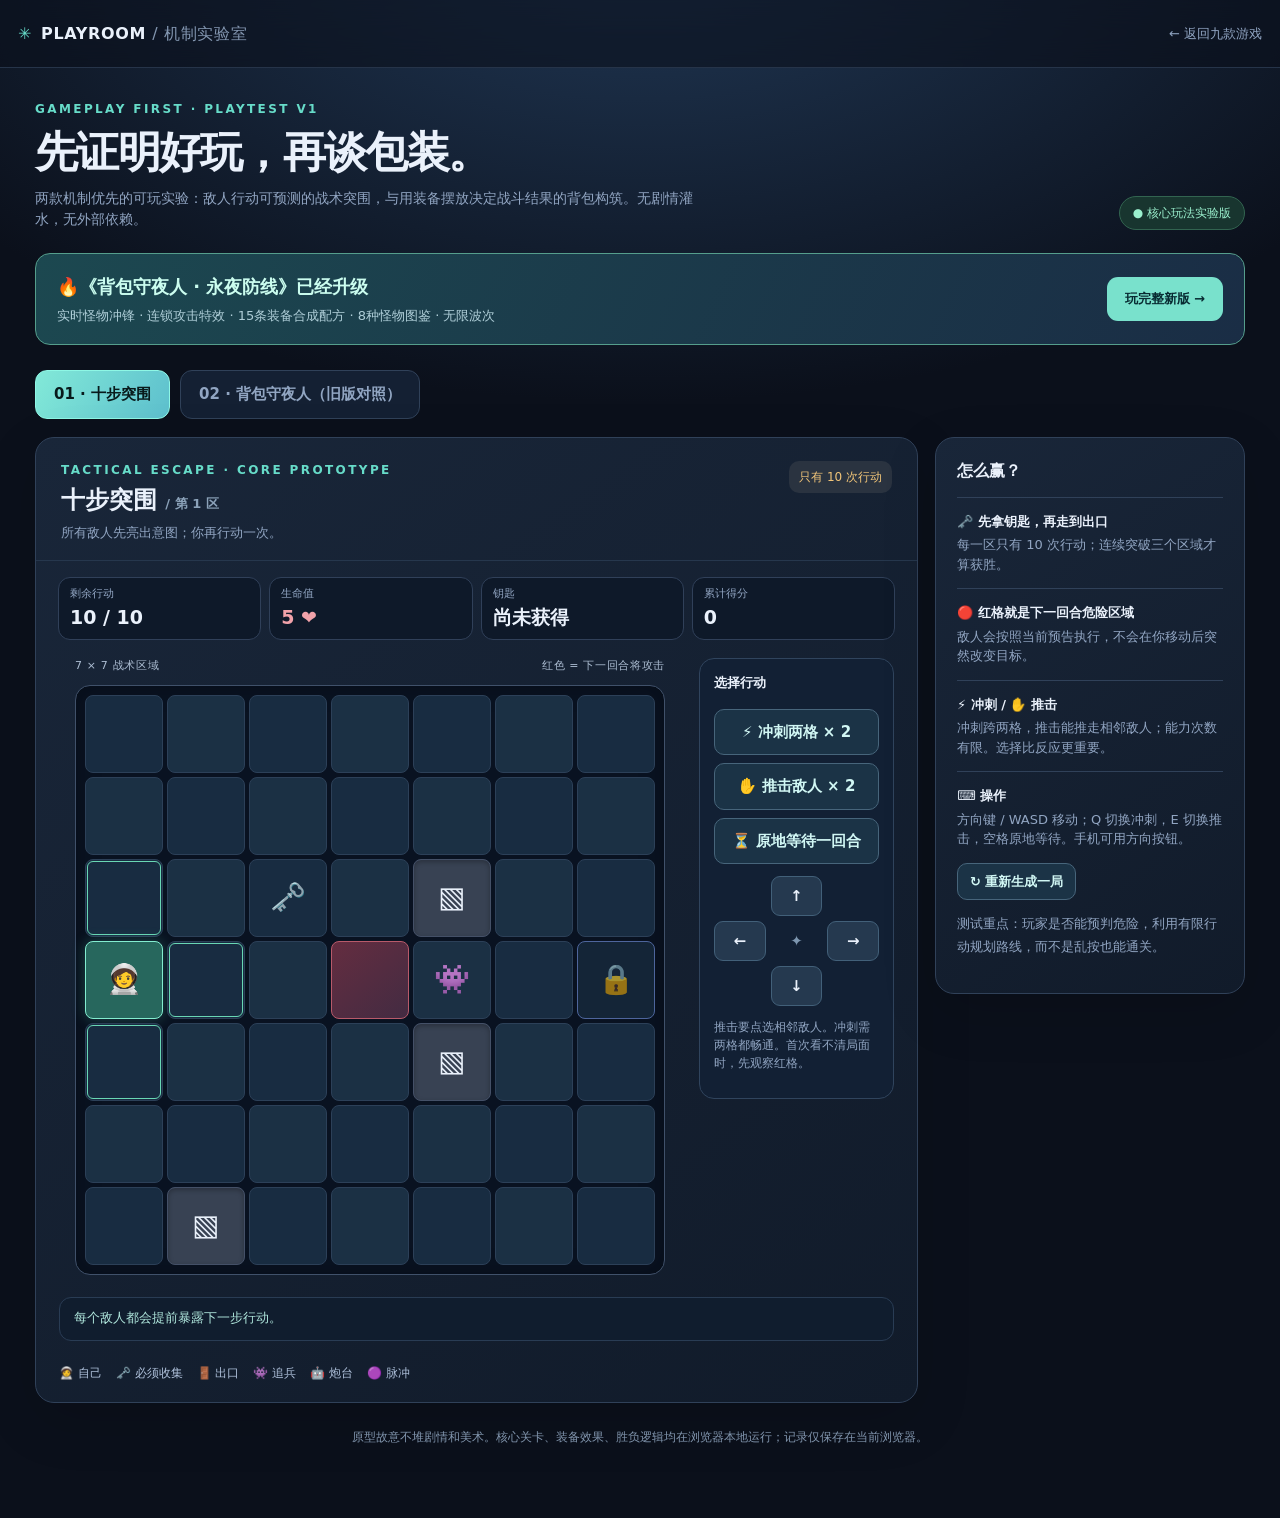
==== commit e3c78c62: "feat: add direct Nightwatch V2 launch and retain legacy comparison" ====
--- a/prototypes/index.html
+++ b/prototypes/index.html
@@ -13,7 +13,7 @@
 <header><a class="brand" href="../"><i>✳</i>PLAYROOM <span style="color:#8396b0;font-weight:500">/ 机制实验室</span></a><a class="back" href="../">← 返回九款游戏</a></header>
 <main>
 <div class="intro"><div><div class="eyebrow">GAMEPLAY FIRST · PLAYTEST V1</div><h1>先证明好玩，再谈包装。</h1><p>两款机制优先的可玩实验：敌人行动可预测的战术突围，与用装备摆放决定战斗结果的背包构筑。无剧情灌水，无外部依赖。</p></div><span class="flag">● 核心玩法实验版</span></div>
-<div class="tabs"><button class="tab on" id="tabT">01 · 十步突围</button><button class="tab" id="tabB">02 · 背包守夜人</button></div>
+<div style="margin:12px 0 18px;padding:19px 21px;border:1px solid #559e8c;border-radius:15px;background:linear-gradient(115deg,#1c4850,#1a2d45);display:flex;align-items:center;justify-content:space-between;gap:15px;flex-wrap:wrap"><div><strong style="font-size:18px;color:#cbfdef">🔥《背包守夜人 · 永夜防线》已经升级</strong><p style="color:#afced8;font-size:13px;margin:6px 0 0">实时怪物冲锋 · 连锁攻击特效 · 15条装备合成配方 · 8种怪物图鉴 · 无限波次</p></div><a href="./nightwatch/" style="display:inline-block;padding:12px 18px;background:#79e1cc;color:#082b32;border-radius:11px;font-size:13px;font-weight:850">玩完整新版 →</a></div><div class="tabs"><button class="tab on" id="tabT">01 · 十步突围</button><button class="tab" id="tabB">02 · 背包守夜人（旧版对照）</button></div>
 <div id="tView" class="shell"><section class="paper" id="tGame"></section><aside class="paper side"><h3>怎么赢？</h3><div class="rule"><strong>🗝️ 先拿钥匙，再走到出口</strong>每一区只有 10 次行动；连续突破三个区域才算获胜。</div><div class="rule"><strong>🔴 红格就是下一回合危险区域</strong>敌人会按照当前预告执行，不会在你移动后突然改变目标。</div><div class="rule"><strong>⚡ 冲刺 / ✋ 推击</strong>冲刺跨两格，推击能推走相邻敌人；能力次数有限。选择比反应更重要。</div><div class="rule"><strong>⌨️ 操作</strong>方向键 / WASD 移动；Q 切换冲刺，E 切换推击，空格原地等待。手机可用方向按钮。</div><button class="btn sm" id="tReset">↻ 重新生成一局</button><p>测试重点：玩家是否能预判危险，利用有限行动规划路线，而不是乱按也能通关。</p></aside></div>
 <div id="bView" class="shell hidden"><section class="paper" id="bGame"></section><aside class="paper side"><h3>怎么赢？</h3><div class="rule"><strong>🧪 开局提示</strong>火种、磨刀石最初还在库存中。先试着把它们放在铁剑旁边，看看伤害和灼烧会怎样变化。之后尝试自己构筑。</div><div class="rule"><strong>🎒 4×3 的背包是全部装备空间</strong>点击右侧装备，再点击空格摆放。点击已放置的装备可取回。</div><div class="rule"><strong>🔥 相邻才有联动</strong>磨刀石强化旁边的武器，火种让相邻武器附带灼烧；护甲和符文也能组合。</div><div class="rule"><strong>⚔️ 战斗自动，但结果由你的布局决定</strong>每晚战胜怪物后，三选一获得新装备；必须打赢五晚。</div><div class="rule"><strong>🧠 可以重排，不可以无脑堆满</strong>不同怪物的护甲、伤害和生命不同，装备的摆放与取舍直接影响生存。</div><button class="btn sm" id="bReset">↻ 重新开始守夜</button><p>测试重点：能否自然发现装备协同，以及每次获得战利品后是否想重新调整布局。</p></aside></div>
 <div class="footnote">原型故意不堆剧情和美术。核心关卡、装备效果、胜负逻辑均在浏览器本地运行；记录仅保存在当前浏览器。</div>
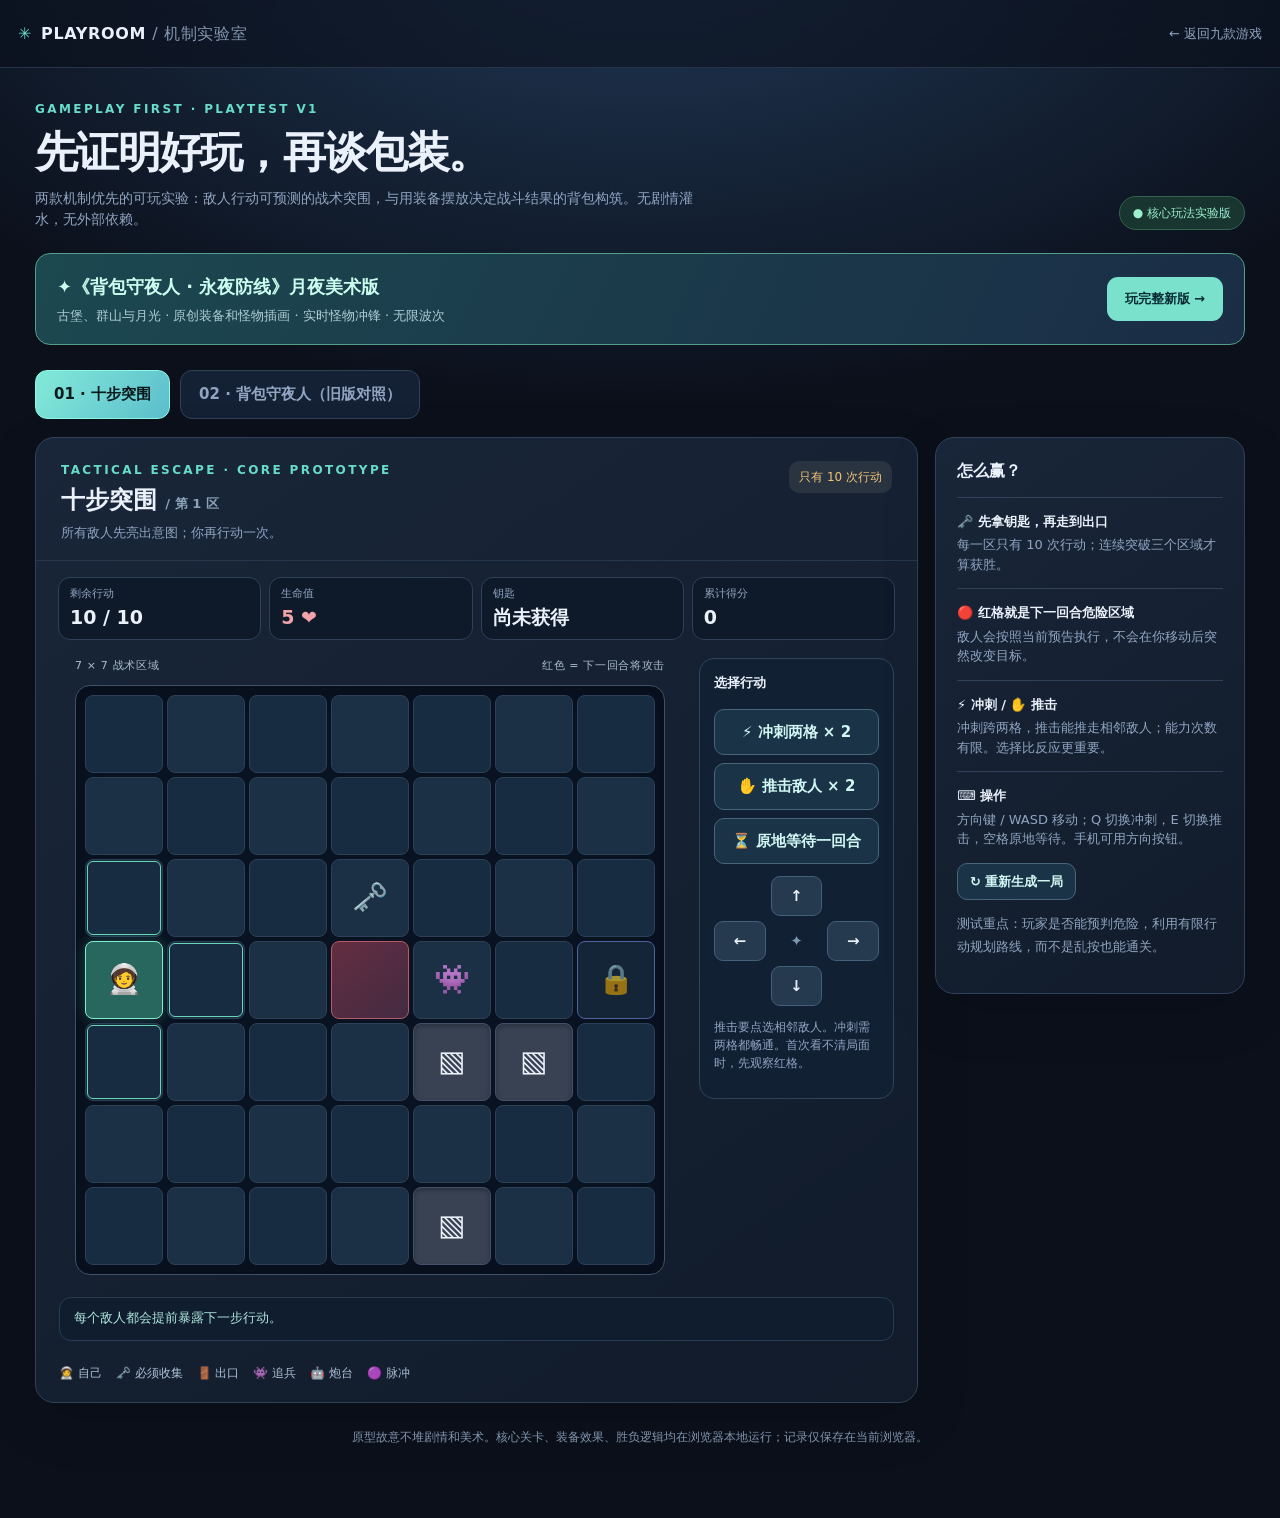
==== commit 18b31f53: "feat: promote Moonlit Edition at game entry" ====
--- a/prototypes/index.html
+++ b/prototypes/index.html
@@ -13,7 +13,7 @@
 <header><a class="brand" href="../"><i>✳</i>PLAYROOM <span style="color:#8396b0;font-weight:500">/ 机制实验室</span></a><a class="back" href="../">← 返回九款游戏</a></header>
 <main>
 <div class="intro"><div><div class="eyebrow">GAMEPLAY FIRST · PLAYTEST V1</div><h1>先证明好玩，再谈包装。</h1><p>两款机制优先的可玩实验：敌人行动可预测的战术突围，与用装备摆放决定战斗结果的背包构筑。无剧情灌水，无外部依赖。</p></div><span class="flag">● 核心玩法实验版</span></div>
-<div style="margin:12px 0 18px;padding:19px 21px;border:1px solid #559e8c;border-radius:15px;background:linear-gradient(115deg,#1c4850,#1a2d45);display:flex;align-items:center;justify-content:space-between;gap:15px;flex-wrap:wrap"><div><strong style="font-size:18px;color:#cbfdef">🔥《背包守夜人 · 永夜防线》已经升级</strong><p style="color:#afced8;font-size:13px;margin:6px 0 0">实时怪物冲锋 · 连锁攻击特效 · 15条装备合成配方 · 8种怪物图鉴 · 无限波次</p></div><a href="./nightwatch/" style="display:inline-block;padding:12px 18px;background:#79e1cc;color:#082b32;border-radius:11px;font-size:13px;font-weight:850">玩完整新版 →</a></div><div class="tabs"><button class="tab on" id="tabT">01 · 十步突围</button><button class="tab" id="tabB">02 · 背包守夜人（旧版对照）</button></div>
+<div style="margin:12px 0 18px;padding:19px 21px;border:1px solid #559e8c;border-radius:15px;background:linear-gradient(115deg,#1c4850,#1a2d45);display:flex;align-items:center;justify-content:space-between;gap:15px;flex-wrap:wrap"><div><strong style="font-size:18px;color:#cbfdef">✦《背包守夜人 · 永夜防线》月夜美术版</strong><p style="color:#afced8;font-size:13px;margin:6px 0 0">古堡、群山与月光 · 原创装备和怪物插画 · 实时怪物冲锋 · 无限波次</p></div><a href="./nightwatch/" style="display:inline-block;padding:12px 18px;background:#79e1cc;color:#082b32;border-radius:11px;font-size:13px;font-weight:850">玩完整新版 →</a></div><div class="tabs"><button class="tab on" id="tabT">01 · 十步突围</button><button class="tab" id="tabB">02 · 背包守夜人（旧版对照）</button></div>
 <div id="tView" class="shell"><section class="paper" id="tGame"></section><aside class="paper side"><h3>怎么赢？</h3><div class="rule"><strong>🗝️ 先拿钥匙，再走到出口</strong>每一区只有 10 次行动；连续突破三个区域才算获胜。</div><div class="rule"><strong>🔴 红格就是下一回合危险区域</strong>敌人会按照当前预告执行，不会在你移动后突然改变目标。</div><div class="rule"><strong>⚡ 冲刺 / ✋ 推击</strong>冲刺跨两格，推击能推走相邻敌人；能力次数有限。选择比反应更重要。</div><div class="rule"><strong>⌨️ 操作</strong>方向键 / WASD 移动；Q 切换冲刺，E 切换推击，空格原地等待。手机可用方向按钮。</div><button class="btn sm" id="tReset">↻ 重新生成一局</button><p>测试重点：玩家是否能预判危险，利用有限行动规划路线，而不是乱按也能通关。</p></aside></div>
 <div id="bView" class="shell hidden"><section class="paper" id="bGame"></section><aside class="paper side"><h3>怎么赢？</h3><div class="rule"><strong>🧪 开局提示</strong>火种、磨刀石最初还在库存中。先试着把它们放在铁剑旁边，看看伤害和灼烧会怎样变化。之后尝试自己构筑。</div><div class="rule"><strong>🎒 4×3 的背包是全部装备空间</strong>点击右侧装备，再点击空格摆放。点击已放置的装备可取回。</div><div class="rule"><strong>🔥 相邻才有联动</strong>磨刀石强化旁边的武器，火种让相邻武器附带灼烧；护甲和符文也能组合。</div><div class="rule"><strong>⚔️ 战斗自动，但结果由你的布局决定</strong>每晚战胜怪物后，三选一获得新装备；必须打赢五晚。</div><div class="rule"><strong>🧠 可以重排，不可以无脑堆满</strong>不同怪物的护甲、伤害和生命不同，装备的摆放与取舍直接影响生存。</div><button class="btn sm" id="bReset">↻ 重新开始守夜</button><p>测试重点：能否自然发现装备协同，以及每次获得战利品后是否想重新调整布局。</p></aside></div>
 <div class="footnote">原型故意不堆剧情和美术。核心关卡、装备效果、胜负逻辑均在浏览器本地运行；记录仅保存在当前浏览器。</div>
